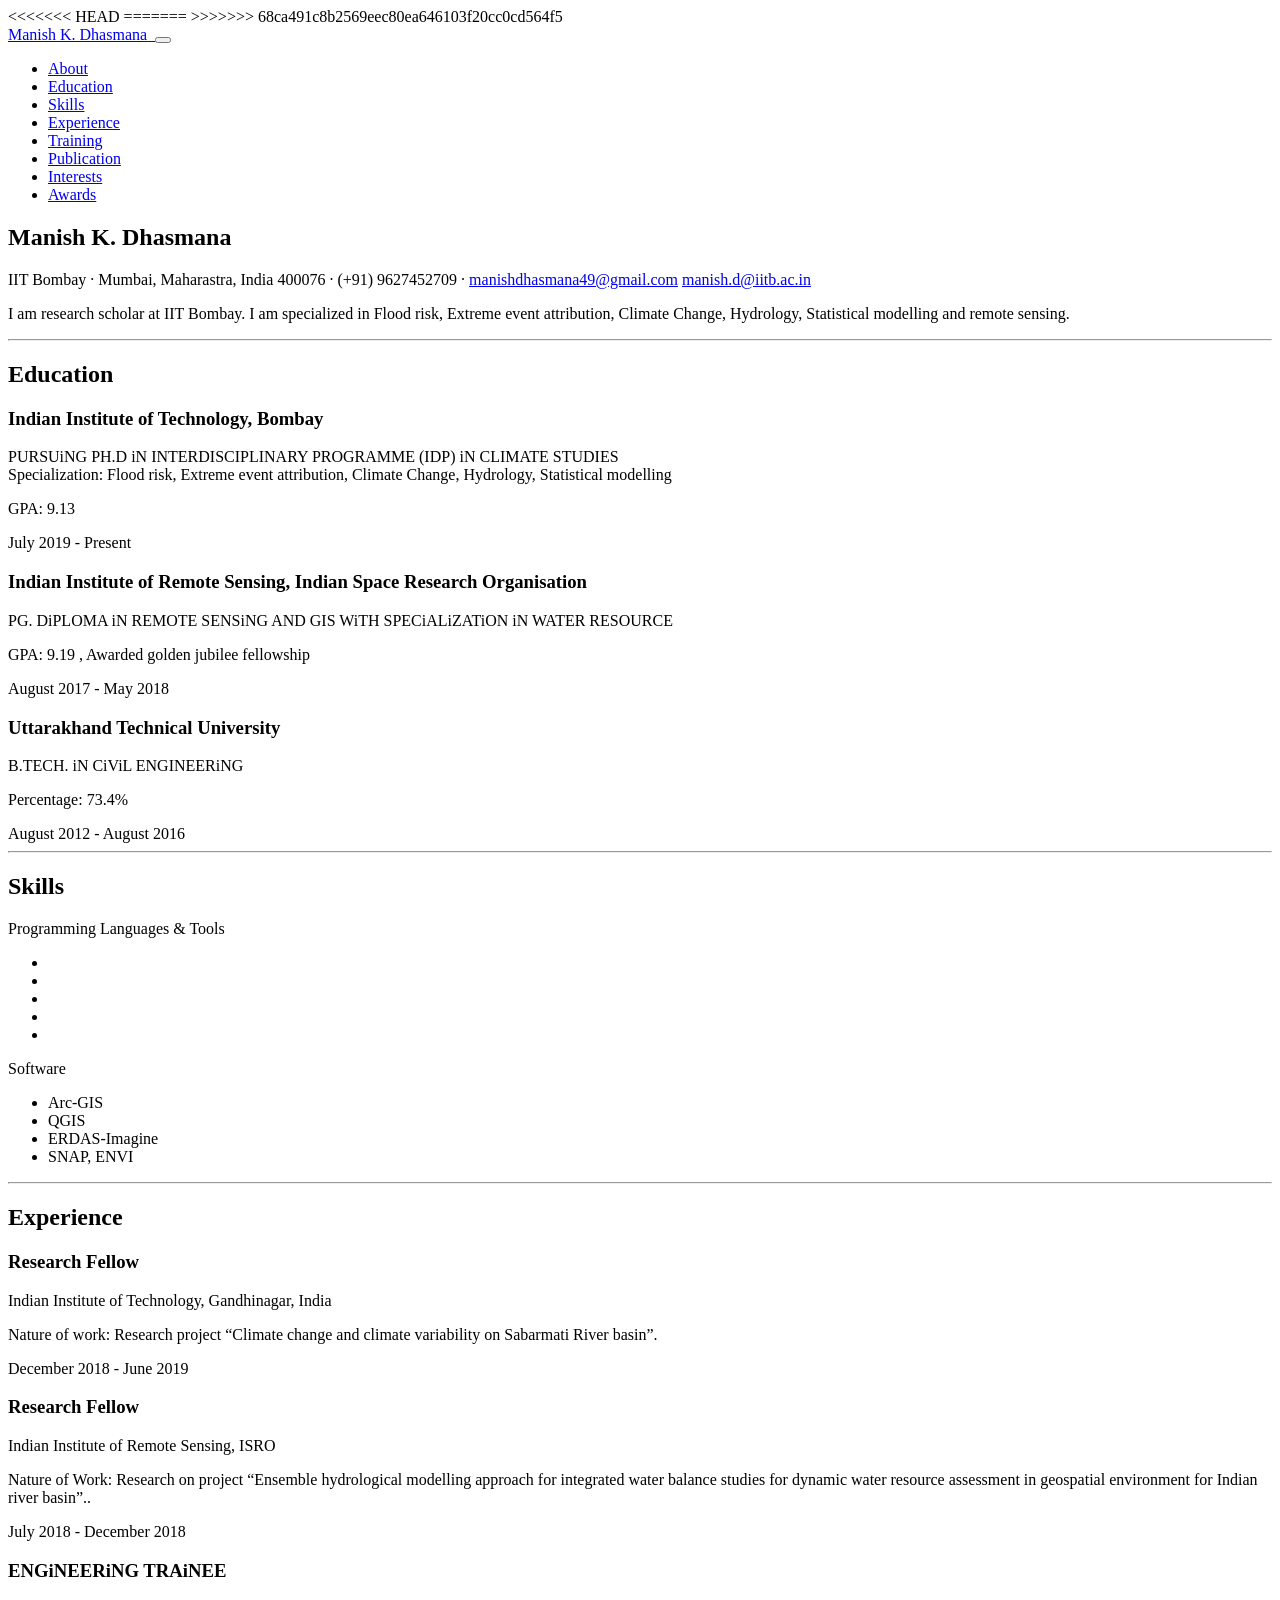
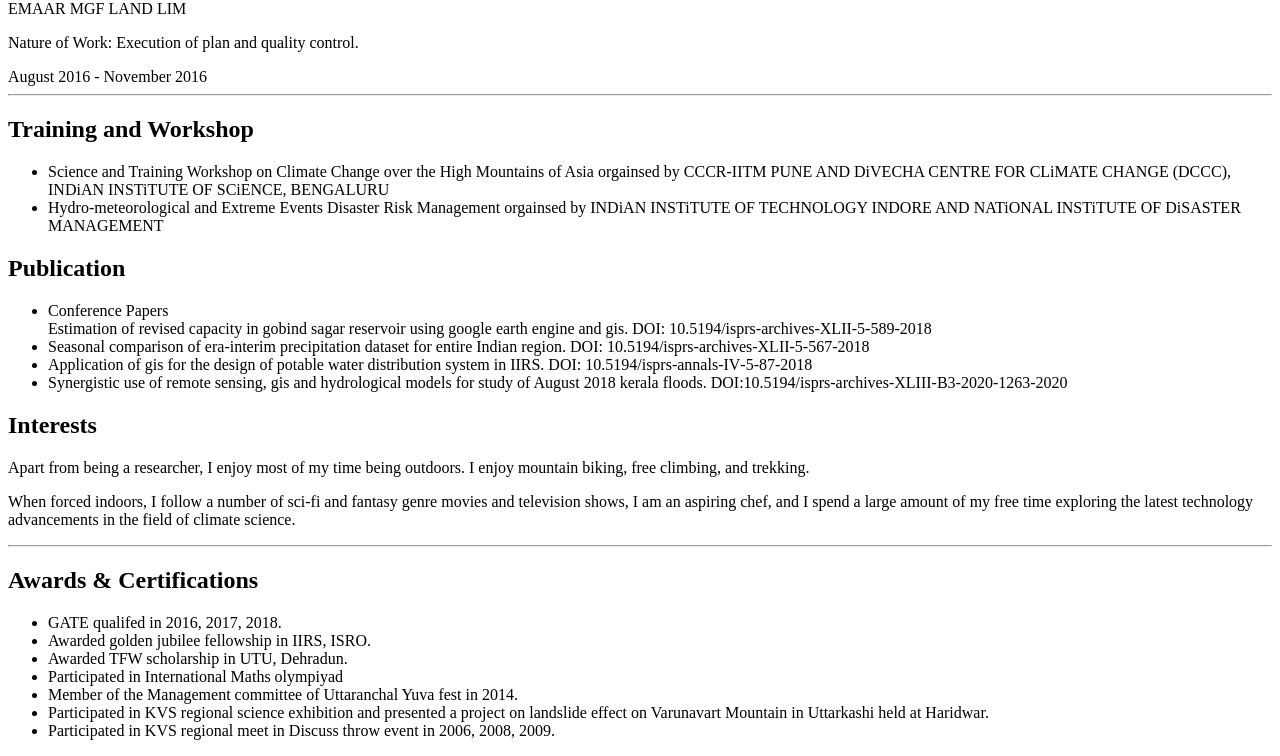
==== index.html @ 1f2159f8 "update on personal page2" ====
<!DOCTYPE html>
<html lang="en">
    <head>
        <meta charset="utf-8" />
        <meta name="viewport" content="width=device-width, initial-scale=1, shrink-to-fit=no" />
        <meta name="description" content="" />
<<<<<<< HEAD
        <meta name="author" content="Manish" />
        <title>Manish_D</title>
=======
        <meta name="author" content="Manish Dhasmana" />
        <title>Personal - Profile Theme</title>
>>>>>>> 68ca491c8b2569eec80ea646103f20cc0cd564f5
        <link rel="icon" type="image/x-icon" href="assets/img/favicon.ico" />
        <!-- Font Awesome icons (free version)-->
        <script src="https://use.fontawesome.com/releases/v5.13.0/js/all.js" crossorigin="anonymous"></script>
        <!-- Google fonts-->
        <link href="https://fonts.googleapis.com/css?family=Saira+Extra+Condensed:500,700" rel="stylesheet" type="text/css" />
        <link href="https://fonts.googleapis.com/css?family=Muli:400,400i,800,800i" rel="stylesheet" type="text/css" />
        <!-- Core theme CSS (includes Bootstrap)-->
        <link href="css/styles.css" rel="stylesheet" />
    </head>
    <body id="page-top">
        <!-- Navigation-->
        <nav class="navbar navbar-expand-lg navbar-dark bg-primary fixed-top" id="sideNav">
            <a class="navbar-brand js-scroll-trigger" href="#page-top">
                <span class="d-block d-lg-none">Manish K. Dhasmana</span>
                <span class="d-none d-lg-block"><img class="img-fluid img-profile rounded-circle mx-auto mb-2" src="assets/img/profile.jpg" alt="" /></span>
            </a>
            <button class="navbar-toggler" type="button" data-toggle="collapse" data-target="#navbarSupportedContent" aria-controls="navbarSupportedContent" aria-expanded="false" aria-label="Toggle navigation"><span class="navbar-toggler-icon"></span></button>
            <div class="collapse navbar-collapse" id="navbarSupportedContent">
                <ul class="navbar-nav">
                    <li class="nav-item"><a class="nav-link js-scroll-trigger" href="#about">About</a></li>
                    <li class="nav-item"><a class="nav-link js-scroll-trigger" href="#education">Education</a></li>
                    <li class="nav-item"><a class="nav-link js-scroll-trigger" href="#skills">Skills</a></li>
                    <li class="nav-item"><a class="nav-link js-scroll-trigger" href="#experience">Experience</a></li>
                    <li class="nav-item"><a class="nav-link js-scroll-trigger" href="#training">Training</a></li>
                    <li class="nav-item"><a class="nav-link js-scroll-trigger" href="#publication">Publication</a></li>
                    <li class="nav-item"><a class="nav-link js-scroll-trigger" href="#interests">Interests</a></li>
                    <li class="nav-item"><a class="nav-link js-scroll-trigger" href="#awards">Awards</a></li>
                </ul>
            </div>
        </nav>
        <!-- Page Content-->
        <div class="container-fluid p-0">
            <!-- About-->
            <section class="resume-section" id="about">
                <div class="resume-section-content">
                    <h1 class="mb-0">
                        Manish K.
                        <span class="text-primary">Dhasmana</span>
                    </h1>
                    <div class="subheading mb-5">
                        IIT Bombay · Mumbai, Maharastra, India 400076 · (+91) 9627452709 ·
                        <a href="mailto:manishdhasmana49@gmail.com">manishdhasmana49@gmail.com</a>
                        <a href="mailto:manish.d@iitb.ac.in">manish.d@iitb.ac.in</a>
                    </div>
                    <p class="lead mb-5">I am research scholar at IIT Bombay. I am specialized in Flood risk, Extreme event attribution, Climate Change, Hydrology, Statistical modelling and remote sensing.</p>
                    <div class="social-icons">
                        <a class="social-icon" href="https://www.linkedin.com/in/https://www.linkedin.com/in/manish-dhasmana-130077103/"><i class="fab fa-linkedin-in"></i></a>
                        <a class="social-icon" href="https://github.com/manishdhasmana49"><i class="fab fa-github"></i></a>
                        <a class="social-icon" href="https://twitter.com/dhasmana_manish"><i class="fab fa-twitter"></i></a>
                        <a class="social-icon" href="https://www.climate.iitb.ac.in/en/student-type/manish-kumar-dhasmana"><i class="fa fa-home" aria-hidden="true"></i></a>
                    </div>
                </div>
            </section>
            <hr class="m-0" />
            <!-- Education-->
            <section class="resume-section" id="education">
                <div class="resume-section-content">
                    <h2 class="mb-5">Education</h2>
                    <div class="d-flex flex-column flex-md-row justify-content-between mb-5">
                        <div class="flex-grow-1">
                            <h3 class="mb-0">Indian Institute of Technology, Bombay</h3>
                            <div class="subheading mb-3">PURSUiNG PH.D iN INTERDISCIPLINARY PROGRAMME (IDP) iN CLIMATE STUDIES</div>
                            <div>Specialization: Flood risk, Extreme event attribution, Climate Change, Hydrology, Statistical modelling</div>
                            <p>GPA: 9.13</p>
                        </div>
                        <div class="flex-shrink-0"><span class="text-primary">July 2019 - Present</span></div>
                    </div>
                    <div class="d-flex flex-column flex-md-row justify-content-between">
                        <div class="flex-grow-1">
                            <h3 class="mb-0">Indian Institute of Remote Sensing, Indian Space Research Organisation</h3>
                            <div class="subheading mb-3">PG. DiPLOMA iN REMOTE SENSiNG AND GIS WiTH SPECiALiZATiON iN WATER RESOURCE</div>
                            <p>GPA: 9.19 , Awarded golden jubilee fellowship</p>
                        </div>
                        <div class="flex-shrink-0"><span class="text-primary">August 2017 - May 2018</span></div>
                    </div>
                    <div class="d-flex flex-column flex-md-row justify-content-between">
                        <div class="flex-grow-1">
                            <h3 class="mb-0">Uttarakhand Technical University</h3>
                            <div class="subheading mb-3">B.TECH. iN CiViL ENGINEERiNG</div>
                            <p>Percentage: 73.4%</p>
                        </div>
                        <div class="flex-shrink-0"><span class="text-primary">August 2012 - August 2016</span></div>
                    </div>
                </div>
            </section>
            <hr class="m-0" />
            <!-- Skills-->
            <section class="resume-section" id="skills">
                <div class="resume-section-content">
                    <h2 class="mb-5">Skills</h2>
                    <div class="subheading mb-3">Programming Languages & Tools</div>
                    <ul class="list-inline dev-icons">
                        <li class="list-inline-item"><i class="fab fa-python"></i></li>
                        <li class="list-inline-item"><i class="fab fa-html5"></i></li>
                        <li class="list-inline-item"><i class="fab fa-linux"></i></li>
                        <li class="list-inline-item"><i class="fab fa-google"></i></li>
                        <li class="list-inline-item"><i class="fab fa-github"></i></li>
                    </ul>
                    <div class="subheading mb-3">Software</div>
                    <ul class="fa-ul mb-0">
                        <li>
                            <span class="fa-li"><i class="fas fa-check"></i></span>
                            Arc-GIS
                        </li>
                        <li>
                            <span class="fa-li"><i class="fas fa-check"></i></span>
                            QGIS
                        </li>
                        <li>
                            <span class="fa-li"><i class="fas fa-check"></i></span>
                            ERDAS-Imagine
                        </li>
                        <li>
                            <span class="fa-li"><i class="fas fa-check"></i></span>
                            SNAP, ENVI
                        </li>
                    </ul>
                </div>
            </section>
            <hr class="m-0" />
            <!-- Experience-->
            <section class="resume-section" id="experience">
                <div class="resume-section-content">
                    <h2 class="mb-5">Experience</h2>
                    <div class="d-flex flex-column flex-md-row justify-content-between mb-5">
                        <div class="flex-grow-1">
                            <h3 class="mb-0">Research Fellow</h3>
                            <div class="subheading mb-3">Indian Institute of Technology, Gandhinagar, India</div>
                            <p>Nature of work: Research project “Climate change and climate variability on Sabarmati River basin”.</p>
                        </div>
                        <div class="flex-shrink-0"><span class="text-primary">December 2018 - June 2019</span></div>
                    </div>
                    <div class="d-flex flex-column flex-md-row justify-content-between mb-5">
                        <div class="flex-grow-1">
                            <h3 class="mb-0">Research Fellow</h3>
                            <div class="subheading mb-3">Indian Institute of Remote Sensing, ISRO</div>
                            <p>Nature of Work: Research on project “Ensemble hydrological modelling approach for integrated water balance studies for dynamic water resource assessment in geospatial environment for Indian river basin”..</p>
                        </div>
                        <div class="flex-shrink-0"><span class="text-primary">July 2018 - December 2018</span></div>
                    </div>
                    <div class="d-flex flex-column flex-md-row justify-content-between">
                        <div class="flex-grow-1">
                            <h3 class="mb-0">ENGiNEERiNG TRAiNEE</h3>
                            <div class="subheading mb-3">EMAAR MGF LAND LIM</div>
                            <p>Nature of Work: Execution of plan and quality control.</p>
                        </div>
                        <div class="flex-shrink-0"><span class="text-primary">August 2016 - November 2016</span></div>
                    </div>
                </div>
            </section>
            <hr class="m-0" />
            <!-- Training and Workshop-->
            <section class="resume-section" id="training">
                <div class="resume-section-content">
                    <h2 class="mb-5">Training and Workshop</h2>
                    <ul class="fa-ul mb-0">
                        <li>
                            <span class="fa-li"><i class="fas fa-check text-warning"></i></span>
                            Science and Training Workshop on Climate Change over the High Mountains of Asia orgainsed by CCCR‐IITM PUNE AND DiVECHA CENTRE FOR CLiMATE CHANGE (DCCC), INDiAN INSTiTUTE OF SCiENCE, BENGALURU
                        </li>
                        <li>
                            <span class="fa-li"><i class="fas fa-check text-warning"></i></span>
                            Hydro‐meteorological and Extreme Events Disaster Risk Management orgainsed by INDiAN INSTiTUTE OF TECHNOLOGY INDORE AND NATiONAL INSTiTUTE OF DiSASTER MANAGEMENT
                        </li>
                        </li>
                    </ul>
                </div>
            </section>
        </div>
            <!-- publication-->
            <section class="resume-section" id="publication">
                <div class="resume-section-content">
                    <h2 class="mb-5">Publication</h2>
                    <ul class="fa-ul mb-0">
                        <li>
                        	<div class="subheading mb-3">Conference Papers</div>
                            <span class="fa-li"><i class="fas fa-check text-warning"></i></span>
                            Estimation of revised capacity in gobind sagar reservoir using google earth engine and gis. DOI: 10.5194/isprs‐archives‐XLII‐5‐589‐2018
                        </li>
                        <li>
                        	
                            <span class="fa-li"><i class="fas fa-check text-warning"></i></span>
                            Seasonal comparison of era‐interim precipitation dataset for entire Indian region. DOI: 10.5194/isprs‐archives‐XLII‐5‐567‐2018
                        </li>
                        <li>
                        	
                            <span class="fa-li"><i class="fas fa-check text-warning"></i></span>
                            Application of gis for the design of potable water distribution system in IIRS. DOI: 10.5194/isprs‐annals‐IV‐5‐87‐2018
                        </li>
                        <li>
                            <span class="fa-li"><i class="fas fa-check text-warning"></i></span>
                            Synergistic use of remote sensing, gis and hydrological models for study of August 2018 kerala floods. DOI:10.5194/isprs‐archives‐XLIII‐B3‐2020‐1263‐2020
                        </li>
                        </li>
                    </ul>
                </div>
            </section>
        </div>
            <!-- Interests-->
            <section class="resume-section" id="interests">
                <div class="resume-section-content">
                    <h2 class="mb-5">Interests</h2>
                    <p>Apart from being a researcher, I enjoy most of my time being outdoors. I enjoy mountain biking, free climbing, and trekking.</p>
                    <p class="mb-0">When forced indoors, I follow a number of sci-fi and fantasy genre movies and television shows, I am an aspiring chef, and I spend a large amount of my free time exploring the latest technology advancements in the field of climate science.</p>
                </div>
            </section>
            <hr class="m-0" />
            <!-- Awards-->
            <section class="resume-section" id="awards">
                <div class="resume-section-content">
                    <h2 class="mb-5">Awards & Certifications</h2>
                    <ul class="fa-ul mb-0">
                        <li>
                            <span class="fa-li"><i class="fas fa-trophy text-warning"></i></span>
                            GATE qualifed in 2016, 2017, 2018.
                        </li>
                        <li>
                            <span class="fa-li"><i class="fas fa-trophy text-warning"></i></span>
                            Awarded golden jubilee fellowship in IIRS, ISRO.
                        </li>
                        <li>
                            <span class="fa-li"><i class="fas fa-trophy text-warning"></i></span>
                            
                            
                            Awarded TFW scholarship in UTU, Dehradun.
                        </li>
                        <li>
                            <span class="fa-li"><i class="fas fa-trophy text-warning"></i></span>
                            
                            Participated in International Maths olympiyad
                        </li>
                        <li>
                            <span class="fa-li"><i class="fas fa-trophy text-warning"></i></span>
                            
                            Member of the Management committee of Uttaranchal Yuva fest in 2014.
                        </li>
                        <li>
                            <span class="fa-li"><i class="fas fa-trophy text-warning"></i></span>
                            
                            Participated in KVS regional science exhibition and presented a project on landslide effect on Varunavart Mountain in Uttarkashi held at Haridwar.
                        </li>
                        <li>
                            <span class="fa-li"><i class="fas fa-trophy text-warning"></i></span>
                            
                            Participated in KVS regional meet in Discuss throw event in 2006, 2008, 2009.
                        </li>
                    </ul>
                </div>
            </section>
        </div>
        <!-- Bootstrap core JS-->
        <script src="https://cdnjs.cloudflare.com/ajax/libs/jquery/3.5.1/jquery.min.js"></script>
        <script src="https://stackpath.bootstrapcdn.com/bootstrap/4.5.0/js/bootstrap.bundle.min.js"></script>
        <!-- Third party plugin JS-->
        <script src="https://cdnjs.cloudflare.com/ajax/libs/jquery-easing/1.4.1/jquery.easing.min.js"></script>
        <!-- Core theme JS-->
        <script src="js/scripts.js"></script>
    </body>
</html>
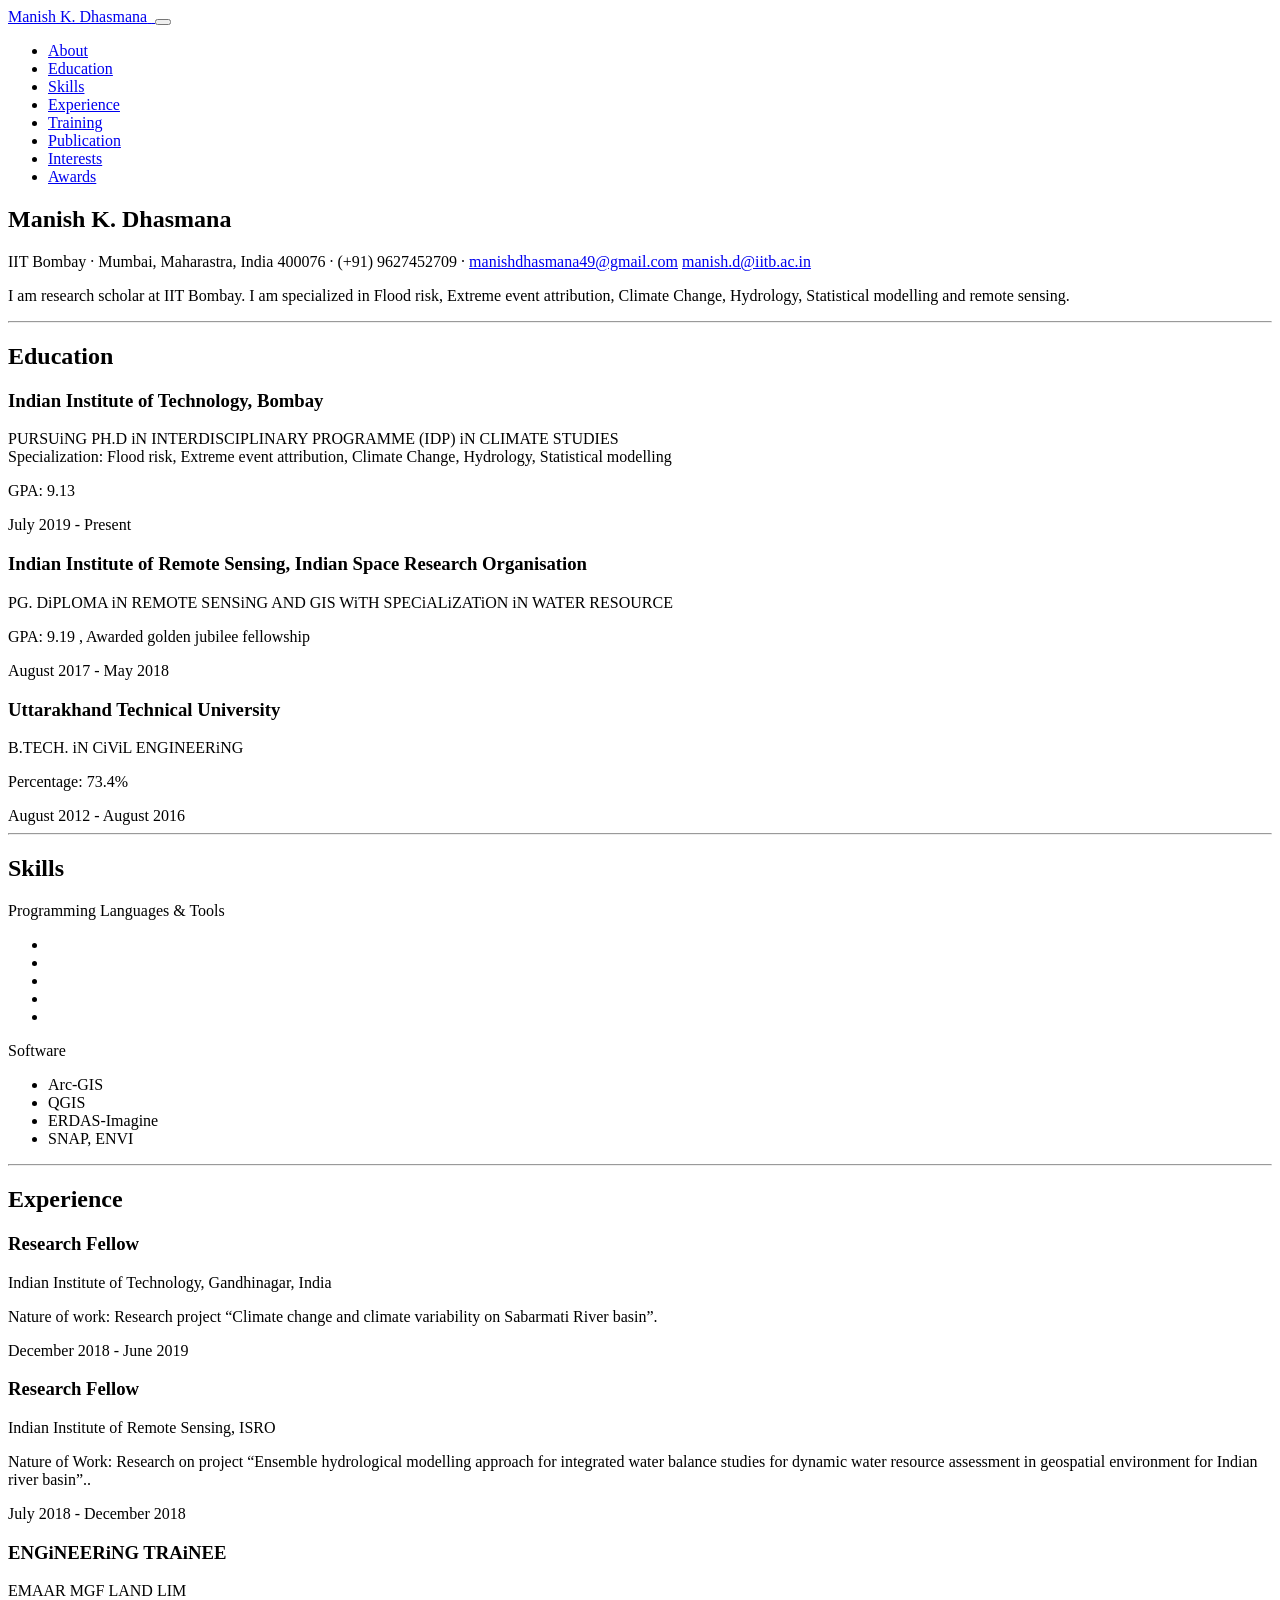
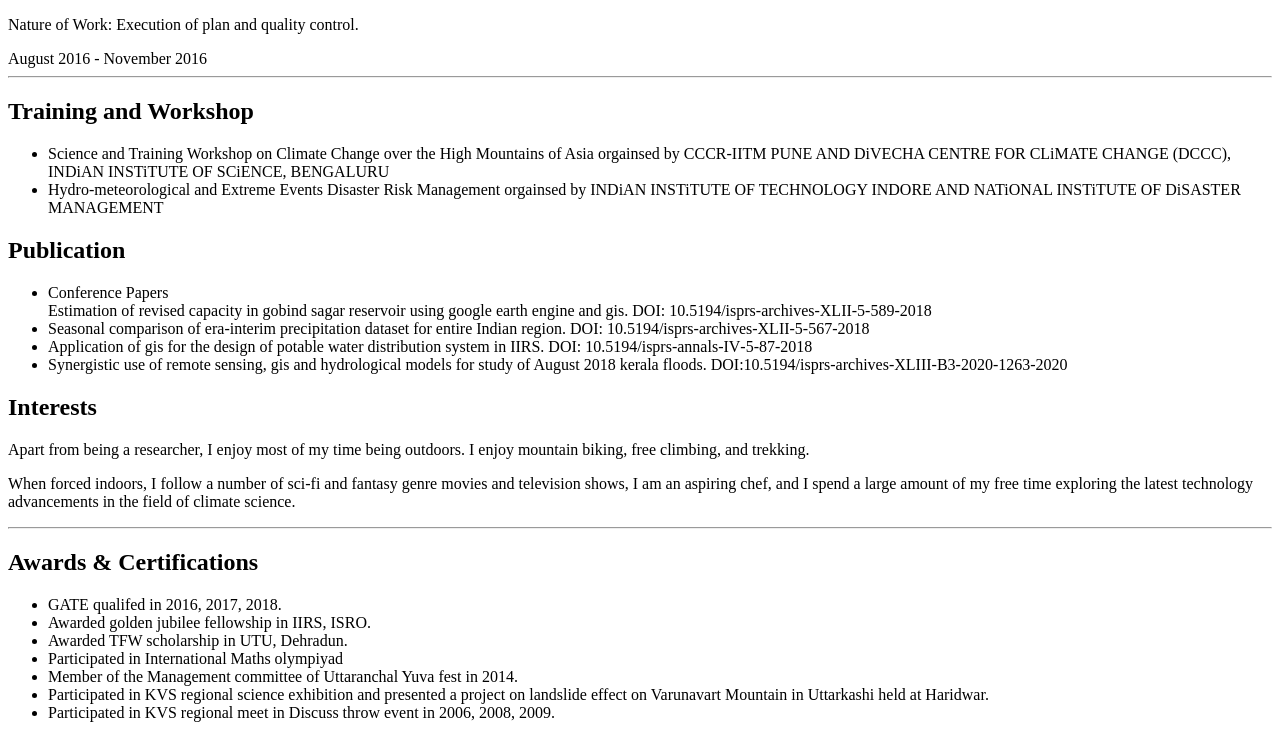
==== commit 49750fff: "update4" ====
--- a/index.html
+++ b/index.html
@@ -4,13 +4,8 @@
         <meta charset="utf-8" />
         <meta name="viewport" content="width=device-width, initial-scale=1, shrink-to-fit=no" />
         <meta name="description" content="" />
-<<<<<<< HEAD
         <meta name="author" content="Manish" />
         <title>Manish_D</title>
-=======
-        <meta name="author" content="Manish Dhasmana" />
-        <title>Personal - Profile Theme</title>
->>>>>>> 68ca491c8b2569eec80ea646103f20cc0cd564f5
         <link rel="icon" type="image/x-icon" href="assets/img/favicon.ico" />
         <!-- Font Awesome icons (free version)-->
         <script src="https://use.fontawesome.com/releases/v5.13.0/js/all.js" crossorigin="anonymous"></script>
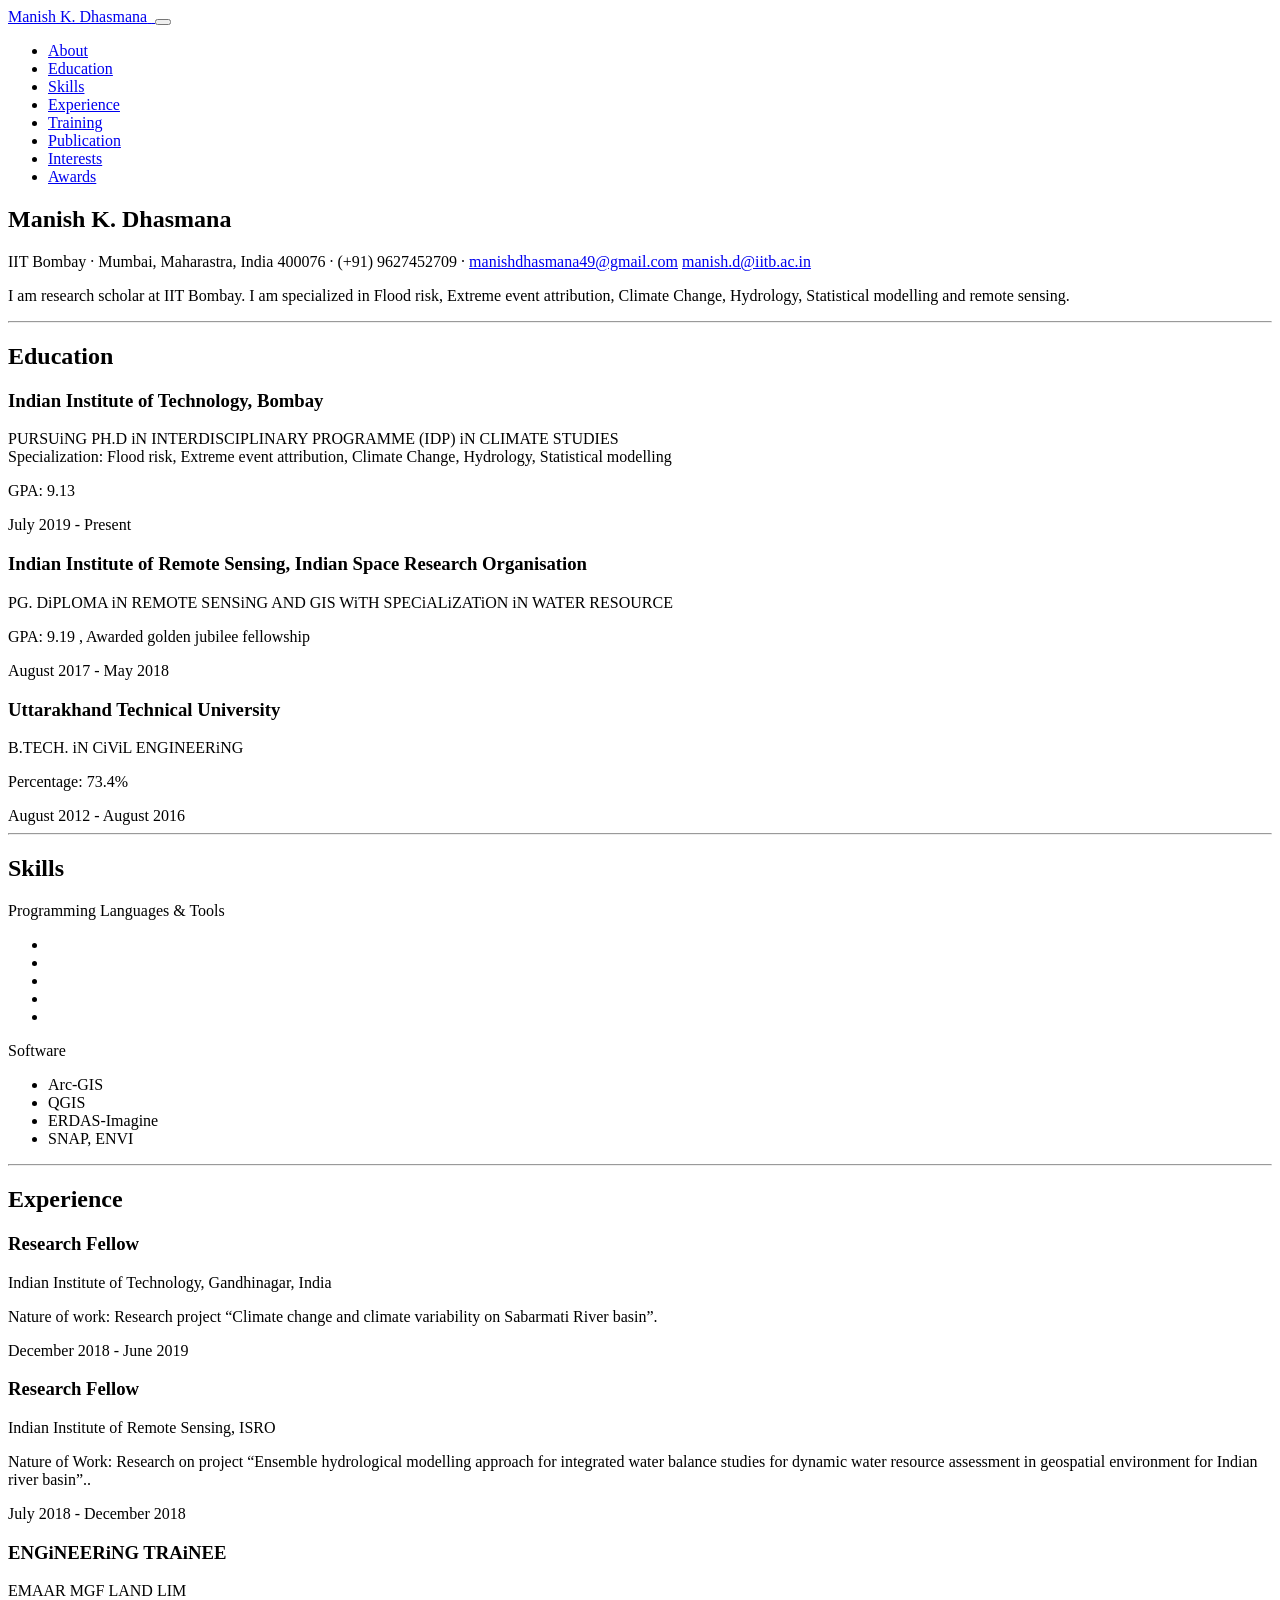
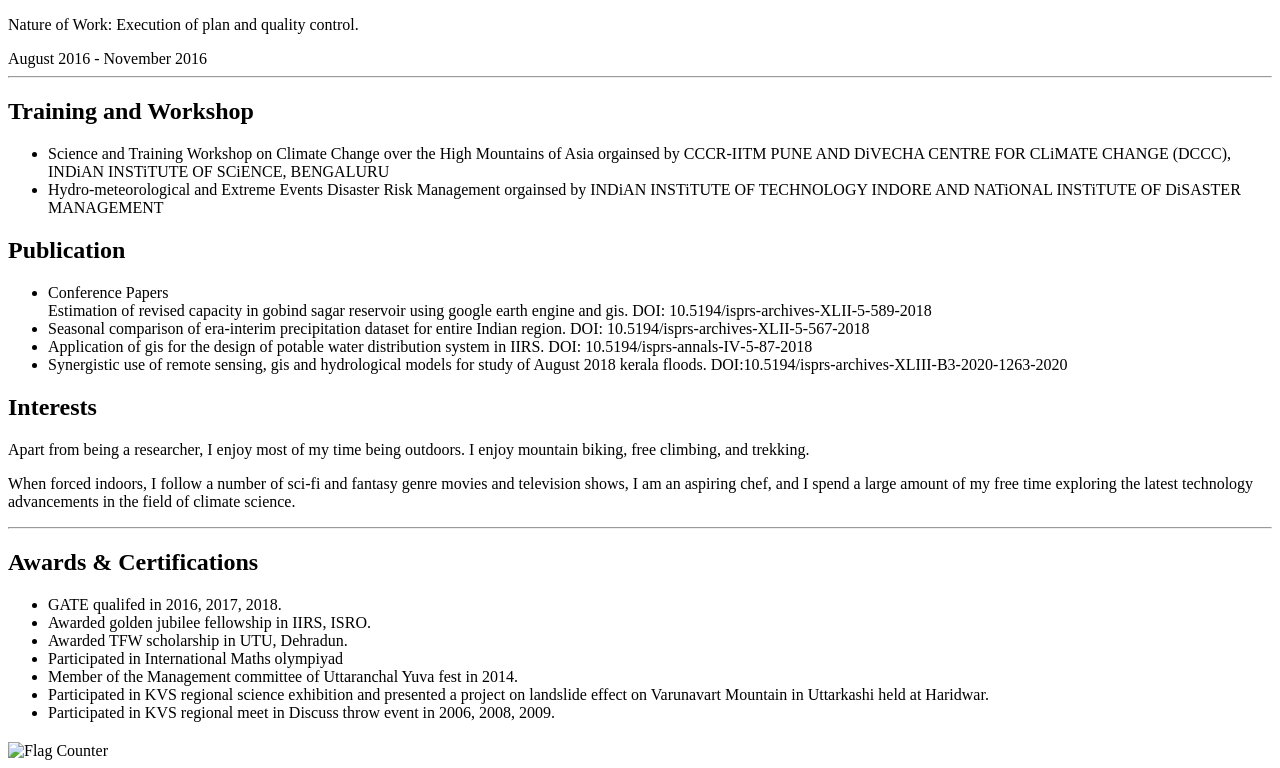
==== commit 060901f4: "add_flag" ====
--- a/index.html
+++ b/index.html
@@ -253,8 +253,22 @@
                             Participated in KVS regional meet in Discuss throw event in 2006, 2008, 2009.
                         </li>
                     </ul>
-                </div>
-            </section>
+            <section class="resume-section" id="">
+                <div class="resume-section-content">
+                    <h2 class="mb-5"></h2>
+                    <div class="d-flex flex-column flex-md-row justify-content-between mb-5">
+                        <div class="flex-grow-1">
+                            <h3 class="mb-0"></h3>
+                            <div class="subheading mb-3"></div>
+                            <p></p>
+                        </div>
+                        <div 	<a href="http://s01.flagcounter.com/more/OKN7"><img src="https://s01.flagcounter.com/count2/OKN7/bg_FFFFFF/txt_000000/border_CCCCCC/columns_2/maxflags_10/viewers_0/labels_1/pageviews_0/flags_0/percent_0/" alt="Flag Counter" border="0"></div>
+                </div>
+            </section>
+
+
+			
+
         </div>
         <!-- Bootstrap core JS-->
         <script src="https://cdnjs.cloudflare.com/ajax/libs/jquery/3.5.1/jquery.min.js"></script>
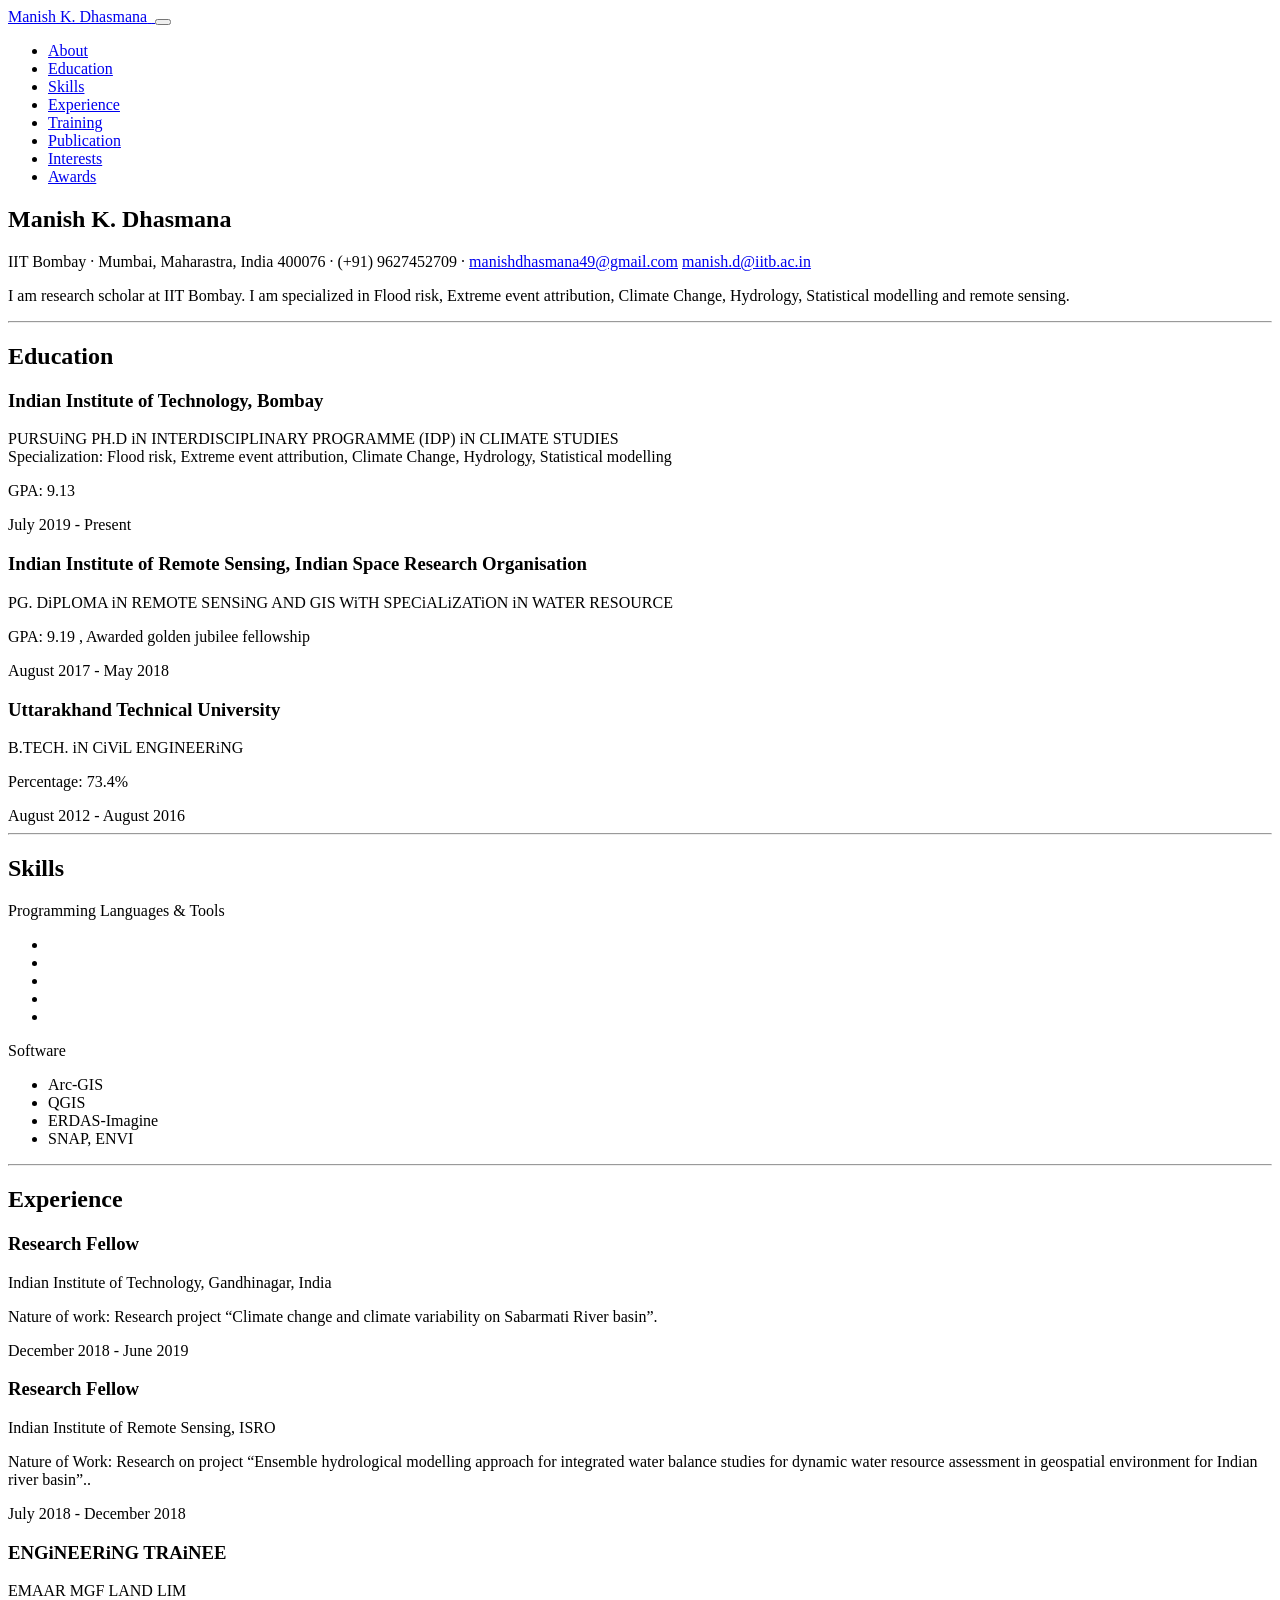
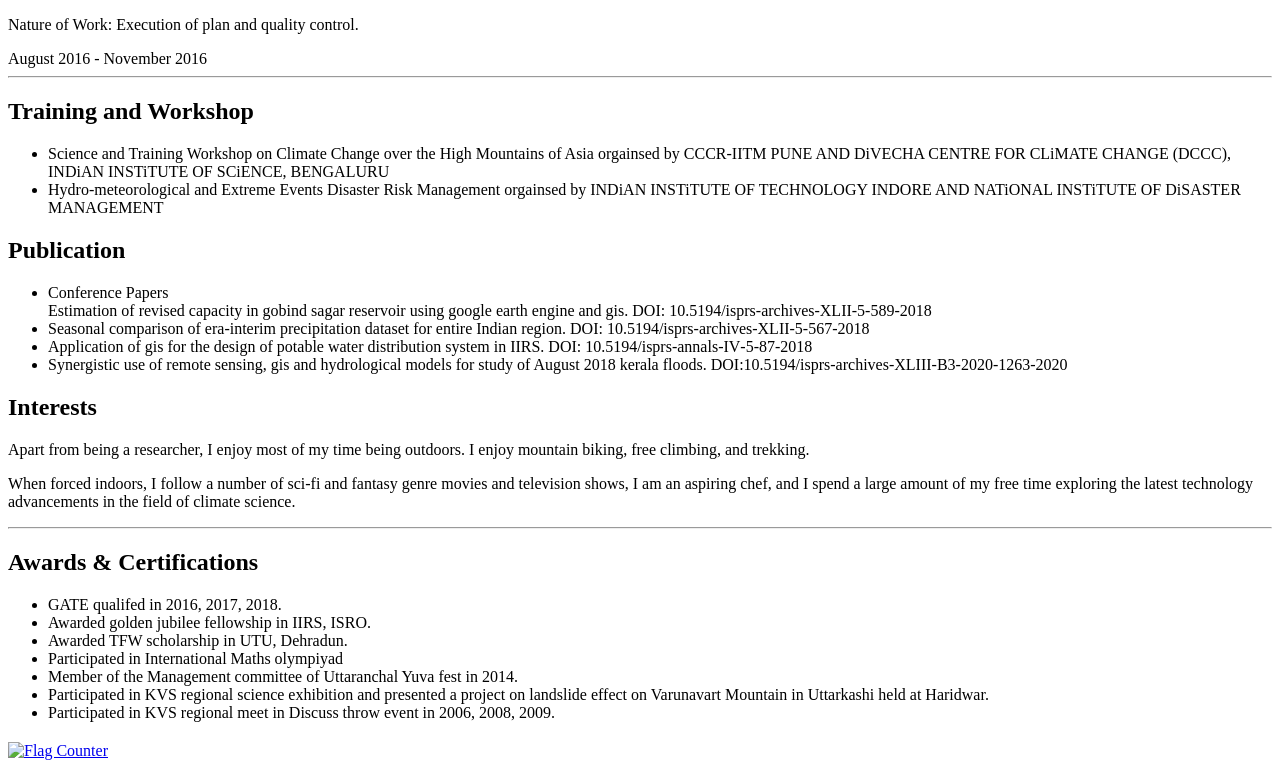
==== commit fe519571: "Update index.html" ====
--- a/index.html
+++ b/index.html
@@ -52,7 +52,7 @@
                     </div>
                     <p class="lead mb-5">I am research scholar at IIT Bombay. I am specialized in Flood risk, Extreme event attribution, Climate Change, Hydrology, Statistical modelling and remote sensing.</p>
                     <div class="social-icons">
-                        <a class="social-icon" href="https://www.linkedin.com/in/https://www.linkedin.com/in/manish-dhasmana-130077103/"><i class="fab fa-linkedin-in"></i></a>
+                        <a class="social-icon" href="https://www.linkedin.com/in/manish-dhasmana/"><i class="fab fa-linkedin-in"></i></a>
                         <a class="social-icon" href="https://github.com/manishdhasmana49"><i class="fab fa-github"></i></a>
                         <a class="social-icon" href="https://twitter.com/dhasmana_manish"><i class="fab fa-twitter"></i></a>
                         <a class="social-icon" href="https://www.climate.iitb.ac.in/en/student-type/manish-kumar-dhasmana"><i class="fa fa-home" aria-hidden="true"></i></a>
@@ -262,7 +262,7 @@
                             <div class="subheading mb-3"></div>
                             <p></p>
                         </div>
-                        <div 	<a href="http://s01.flagcounter.com/more/OKN7"><img src="https://s01.flagcounter.com/count2/OKN7/bg_FFFFFF/txt_000000/border_CCCCCC/columns_2/maxflags_10/viewers_0/labels_1/pageviews_0/flags_0/percent_0/" alt="Flag Counter" border="0"></div>
+                        <a href="http://s01.flagcounter.com/more/OKN7"><img src="https://s01.flagcounter.com/count2/OKN7/bg_FFFFFF/txt_000000/border_CCCCCC/columns_2/maxflags_10/viewers_0/labels_1/pageviews_0/flags_0/percent_0/" alt="Flag Counter" border="0"></div>
                 </div>
             </section>
 
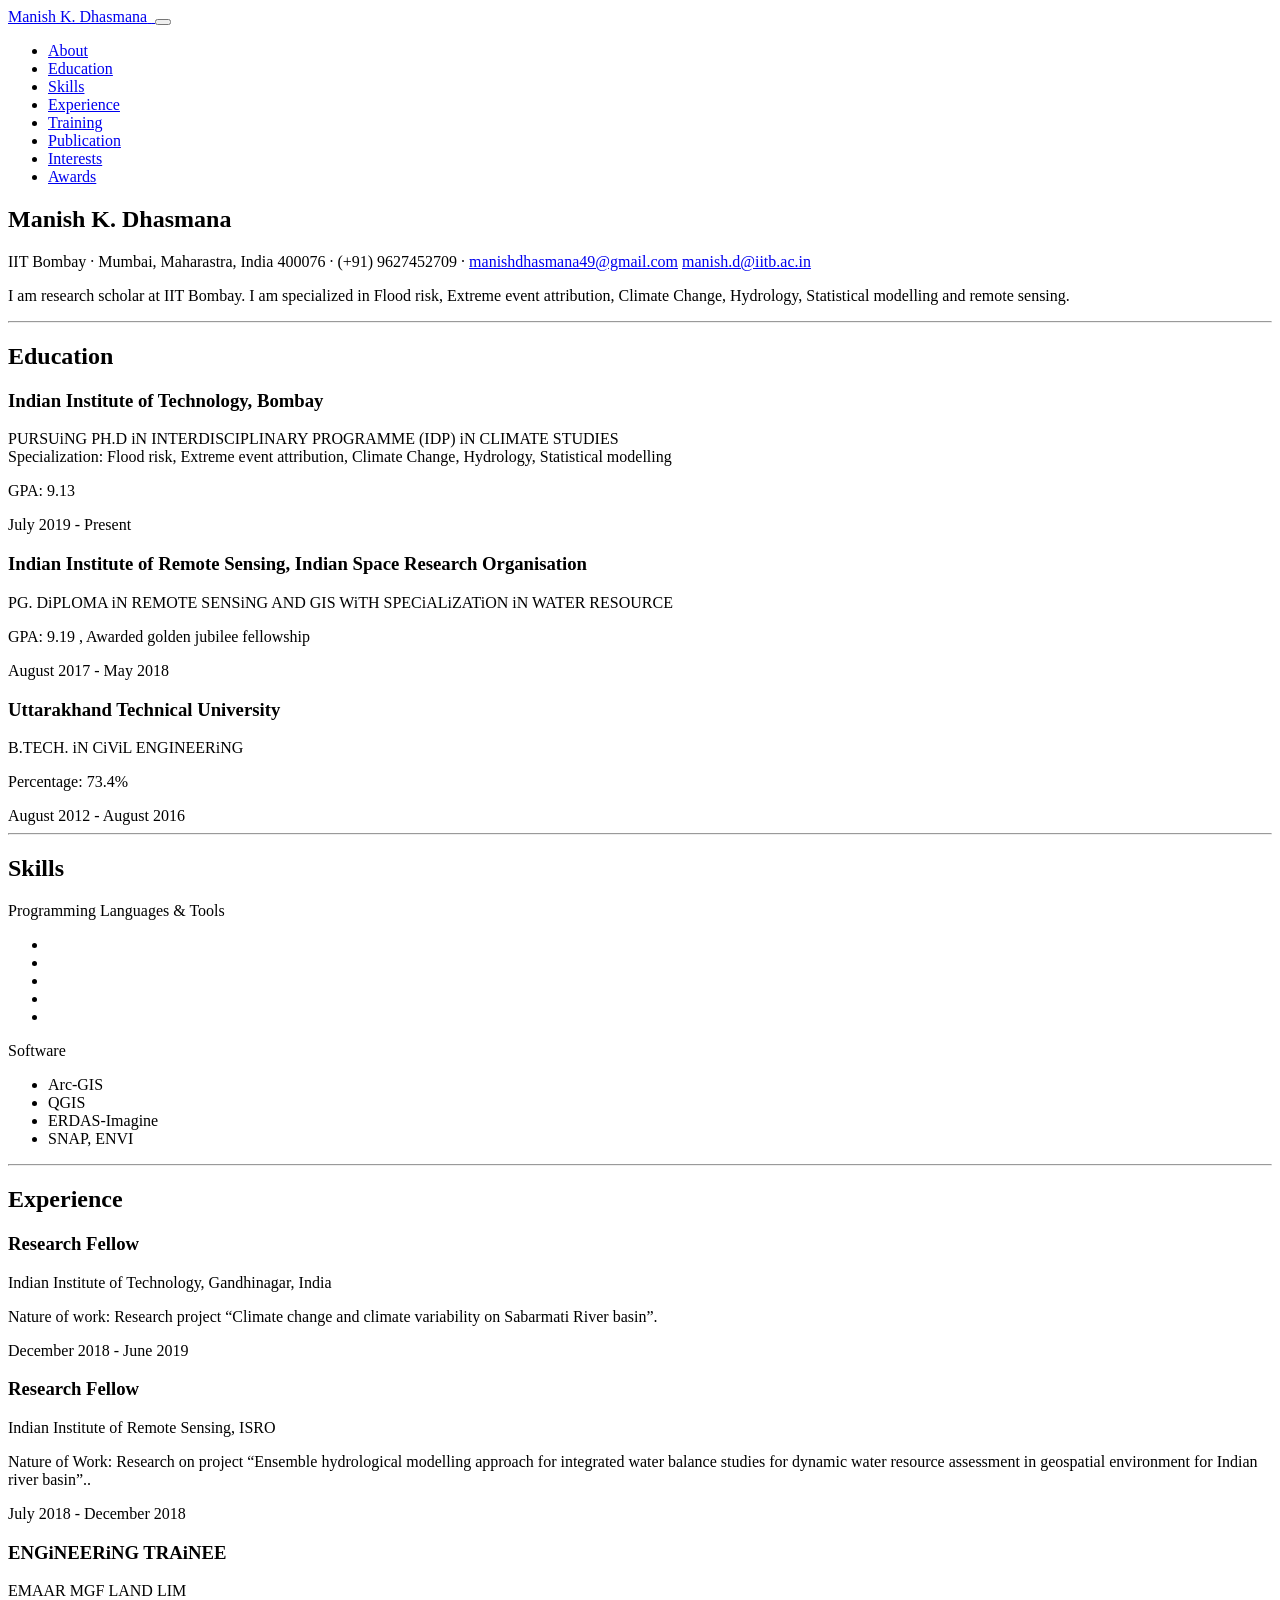
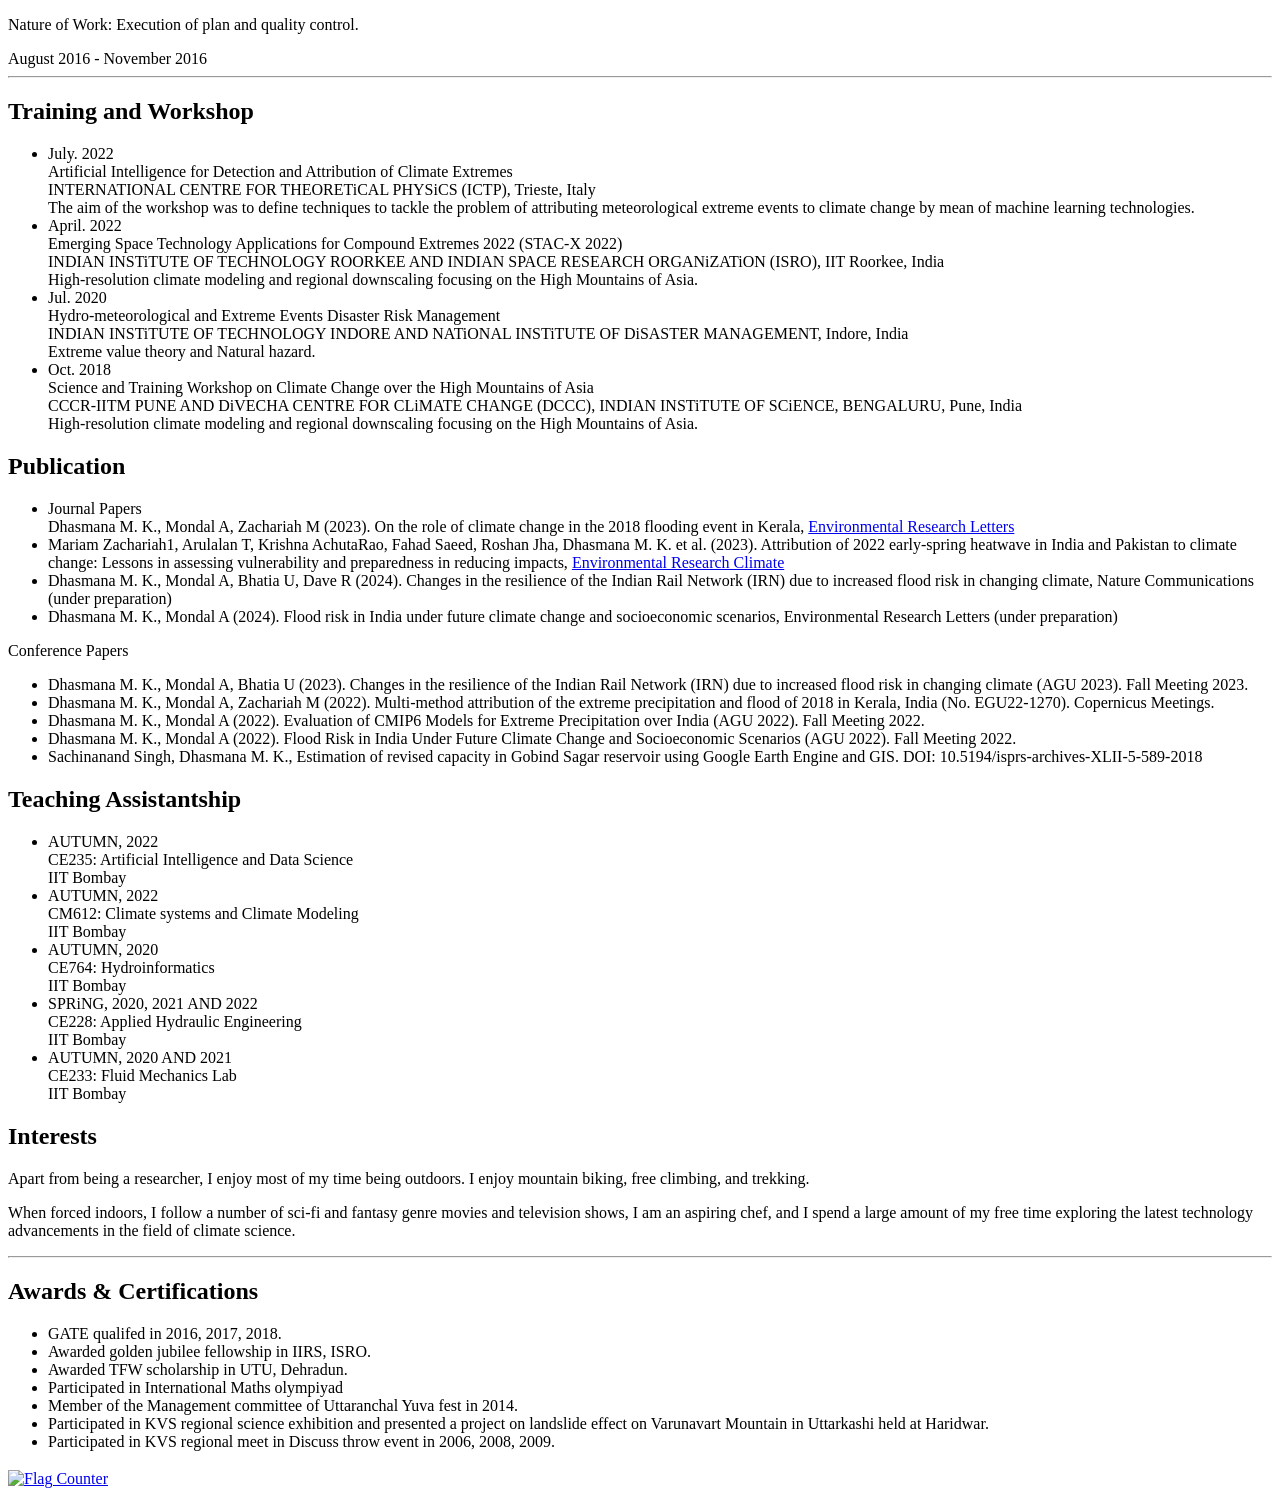
==== commit 7a225177: "commit5_apr" ====
--- a/index.html
+++ b/index.html
@@ -158,52 +158,133 @@
             </section>
             <hr class="m-0" />
             <!-- Training and Workshop-->
-            <section class="resume-section" id="training">
-                <div class="resume-section-content">
-                    <h2 class="mb-5">Training and Workshop</h2>
-                    <ul class="fa-ul mb-0">
-                        <li>
-                            <span class="fa-li"><i class="fas fa-check text-warning"></i></span>
-                            Science and Training Workshop on Climate Change over the High Mountains of Asia orgainsed by CCCR‐IITM PUNE AND DiVECHA CENTRE FOR CLiMATE CHANGE (DCCC), INDiAN INSTiTUTE OF SCiENCE, BENGALURU
-                        </li>
-                        <li>
-                            <span class="fa-li"><i class="fas fa-check text-warning"></i></span>
-                            Hydro‐meteorological and Extreme Events Disaster Risk Management orgainsed by INDiAN INSTiTUTE OF TECHNOLOGY INDORE AND NATiONAL INSTiTUTE OF DiSASTER MANAGEMENT
-                        </li>
-                        </li>
-                    </ul>
-                </div>
-            </section>
-        </div>
-            <!-- publication-->
-            <section class="resume-section" id="publication">
-                <div class="resume-section-content">
-                    <h2 class="mb-5">Publication</h2>
-                    <ul class="fa-ul mb-0">
-                        <li>
-                        	<div class="subheading mb-3">Conference Papers</div>
-                            <span class="fa-li"><i class="fas fa-check text-warning"></i></span>
-                            Estimation of revised capacity in gobind sagar reservoir using google earth engine and gis. DOI: 10.5194/isprs‐archives‐XLII‐5‐589‐2018
-                        </li>
-                        <li>
-                        	
-                            <span class="fa-li"><i class="fas fa-check text-warning"></i></span>
-                            Seasonal comparison of era‐interim precipitation dataset for entire Indian region. DOI: 10.5194/isprs‐archives‐XLII‐5‐567‐2018
-                        </li>
-                        <li>
-                        	
-                            <span class="fa-li"><i class="fas fa-check text-warning"></i></span>
-                            Application of gis for the design of potable water distribution system in IIRS. DOI: 10.5194/isprs‐annals‐IV‐5‐87‐2018
-                        </li>
-                        <li>
-                            <span class="fa-li"><i class="fas fa-check text-warning"></i></span>
-                            Synergistic use of remote sensing, gis and hydrological models for study of August 2018 kerala floods. DOI:10.5194/isprs‐archives‐XLIII‐B3‐2020‐1263‐2020
-                        </li>
-                        </li>
-                    </ul>
-                </div>
-            </section>
-        </div>
+<!-- Training and Workshop Section -->
+<section class="resume-section" id="training">
+    <div class="resume-section-content">
+        <h2 class="mb-5">Training and Workshop</h2>
+        <ul class="fa-ul mb-0">
+            <li>
+                <div class="subheading mb-3">July. 2022</div>
+                <span class="fa-li"><i class="fas fa-check text-warning"></i></span>
+                Artificial Intelligence for Detection and Attribution of Climate Extremes
+                <br> INTERNATIONAL CENTRE FOR THEORETiCAL PHYSiCS (ICTP), Trieste, Italy
+                <br> The aim of the workshop was to define techniques to tackle the problem of attributing meteorological extreme events to climate change by mean of machine learning technologies.
+            </li>
+            <li>
+                <div class="subheading mb-3">April. 2022</div>
+                <span class="fa-li"><i class="fas fa-check text-warning"></i></span>
+                Emerging Space Technology Applications for Compound Extremes 2022 (STAC-X 2022)
+                <br> INDIAN INSTiTUTE OF TECHNOLOGY ROORKEE AND INDIAN SPACE RESEARCH ORGANiZATiON (ISRO), IIT Roorkee, India
+                <br> High-resolution climate modeling and regional downscaling focusing on the High Mountains of Asia.
+            </li>
+            <li>
+                <div class="subheading mb-3">Jul. 2020</div>
+                <span class="fa-li"><i class="fas fa-check text-warning"></i></span>
+                Hydro-meteorological and Extreme Events Disaster Risk Management
+                <br> INDIAN INSTiTUTE OF TECHNOLOGY INDORE AND NATiONAL INSTiTUTE OF DiSASTER MANAGEMENT, Indore, India
+                <br> Extreme value theory and Natural hazard.
+            </li>
+            <li>
+                <div class="subheading mb-3">Oct. 2018</div>
+                <span class="fa-li"><i class="fas fa-check text-warning"></i></span>
+                Science and Training Workshop on Climate Change over the High Mountains of Asia
+                <br> CCCR‑IITM PUNE AND DiVECHA CENTRE FOR CLiMATE CHANGE (DCCC), INDIAN INSTiTUTE OF SCiENCE, BENGALURU, Pune, India
+                <br> High-resolution climate modeling and regional downscaling focusing on the High Mountains of Asia.
+            </li>
+        </ul>
+    </div>
+</section>
+
+<!-- Publication Section -->
+<section class="resume-section" id="publication">
+    <div class="resume-section-content">
+        <h2 class="mb-5">Publication</h2>
+        <ul class="fa-ul mb-0">
+            <li>
+          <div class="subheading mb-3">Journal Papers</div>
+                <span class="fa-li"><i class="fas fa-check text-warning"></i></span>
+                Dhasmana M. K., Mondal A, Zachariah M (2023). On the role of climate change in the 2018 flooding event in Kerala,
+                <a href="https://iopscience.iop.org/article/10.1088/1748-9326/ace6c0/meta" target="_blank">Environmental Research Letters</a>
+            </li>
+            <li>
+                <span class="fa-li"><i class="fas fa-check text-warning"></i></span>
+                Mariam Zachariah1, Arulalan T, Krishna AchutaRao, Fahad Saeed, Roshan Jha, Dhasmana M. K. et al. (2023). Attribution of 2022 early-spring heatwave in India and Pakistan to climate change: Lessons in assessing vulnerability and preparedness in reducing impacts,
+                <a href="https://iopscience.iop.org/article/10.1088/2752-5295/acf4b6" target="_blank">Environmental Research Climate</a>
+            </li>
+            <li>
+                <span class="fa-li"><i class="fas fa-check text-warning"></i></span>
+                Dhasmana M. K., Mondal A, Bhatia U, Dave R (2024). Changes in the resilience of the Indian Rail Network (IRN) due to increased flood risk in changing climate, Nature Communications (under preparation)
+            </li>
+            <li>
+                <span class="fa-li"><i class="fas fa-check text-warning"></i></span>
+                Dhasmana M. K., Mondal A (2024). Flood risk in India under future climate change and socioeconomic scenarios, Environmental Research Letters (under preparation)
+            </li>
+        </ul>
+        <div class="subheading mb-3">Conference Papers</div>
+        <ul class="fa-ul mb-0">
+            <li>
+                <span class="fa-li"><i class="fas fa-check text-warning"></i></span>
+                Dhasmana M. K., Mondal A, Bhatia U (2023). Changes in the resilience of the Indian Rail Network (IRN) due to increased flood risk in changing climate (AGU 2023). Fall Meeting 2023.
+            </li>
+            <li>
+                <span class="fa-li"><i class="fas fa-check text-warning"></i></span>
+                Dhasmana M. K., Mondal A, Zachariah M (2022). Multi-method attribution of the extreme precipitation and flood of 2018 in Kerala, India (No. EGU22-1270). Copernicus Meetings.
+            </li>
+            <li>
+                <span class="fa-li"><i class="fas fa-check text-warning"></i></span>
+                Dhasmana M. K., Mondal A (2022). Evaluation of CMIP6 Models for Extreme Precipitation over India (AGU 2022). Fall Meeting 2022.
+            </li>
+            <li>
+                <span class="fa-li"><i class="fas fa-check text-warning"></i></span>
+                Dhasmana M. K., Mondal A (2022). Flood Risk in India Under Future Climate Change and Socioeconomic Scenarios (AGU 2022). Fall Meeting 2022.
+            </li>
+            <li>
+                <span class="fa-li"><i class="fas fa-check text-warning"></i></span>
+                Sachinanand Singh, Dhasmana M. K., Estimation of revised capacity in Gobind Sagar reservoir using Google Earth Engine and GIS. DOI: 10.5194/isprs-archives-XLII-5-589-2018
+            </li>
+        </ul>
+    </div>
+</section>
+
+<!-- Teaching Assistantship Section -->
+<section class="resume-section" id="teaching">
+    <div class="resume-section-content">
+        <h2 class="mb-5">Teaching Assistantship</h2>
+        <ul class="fa-ul mb-0">
+            <li>
+                <div class="subheading mb-3">AUTUMN, 2022</div>
+                <span class="fa-li"><i class="fas fa-check text-warning"></i></span>
+                CE235: Artificial Intelligence and Data Science
+                <br> IIT Bombay
+            </li>
+            <li>
+                <div class="subheading mb-3">AUTUMN, 2022</div>
+                <span class="fa-li"><i class="fas fa-check text-warning"></i></span>
+                CM612: Climate systems and Climate Modeling
+                <br> IIT Bombay
+            </li>
+            <li>
+                <div class="subheading mb-3">AUTUMN, 2020</div>
+                <span class="fa-li"><i class="fas fa-check text-warning"></i></span>
+                CE764: Hydroinformatics
+                <br> IIT Bombay
+            </li>
+            <li>
+                <div class="subheading mb-3">SPRiNG, 2020, 2021 AND 2022</div>
+                <span class="fa-li"><i class="fas fa-check text-warning"></i></span>
+                CE228: Applied Hydraulic Engineering
+                <br> IIT Bombay
+            </li>
+            <li>
+                <div class="subheading mb-3">AUTUMN, 2020 AND 2021</div>
+                <span class="fa-li"><i class="fas fa-check text-warning"></i></span>
+                CE233: Fluid Mechanics Lab
+                <br> IIT Bombay
+            </li>
+        </ul>
+    </div>
+</section>
+
             <!-- Interests-->
             <section class="resume-section" id="interests">
                 <div class="resume-section-content">
@@ -278,4 +359,4 @@
         <!-- Core theme JS-->
         <script src="js/scripts.js"></script>
     </body>
-</html>
+</html>
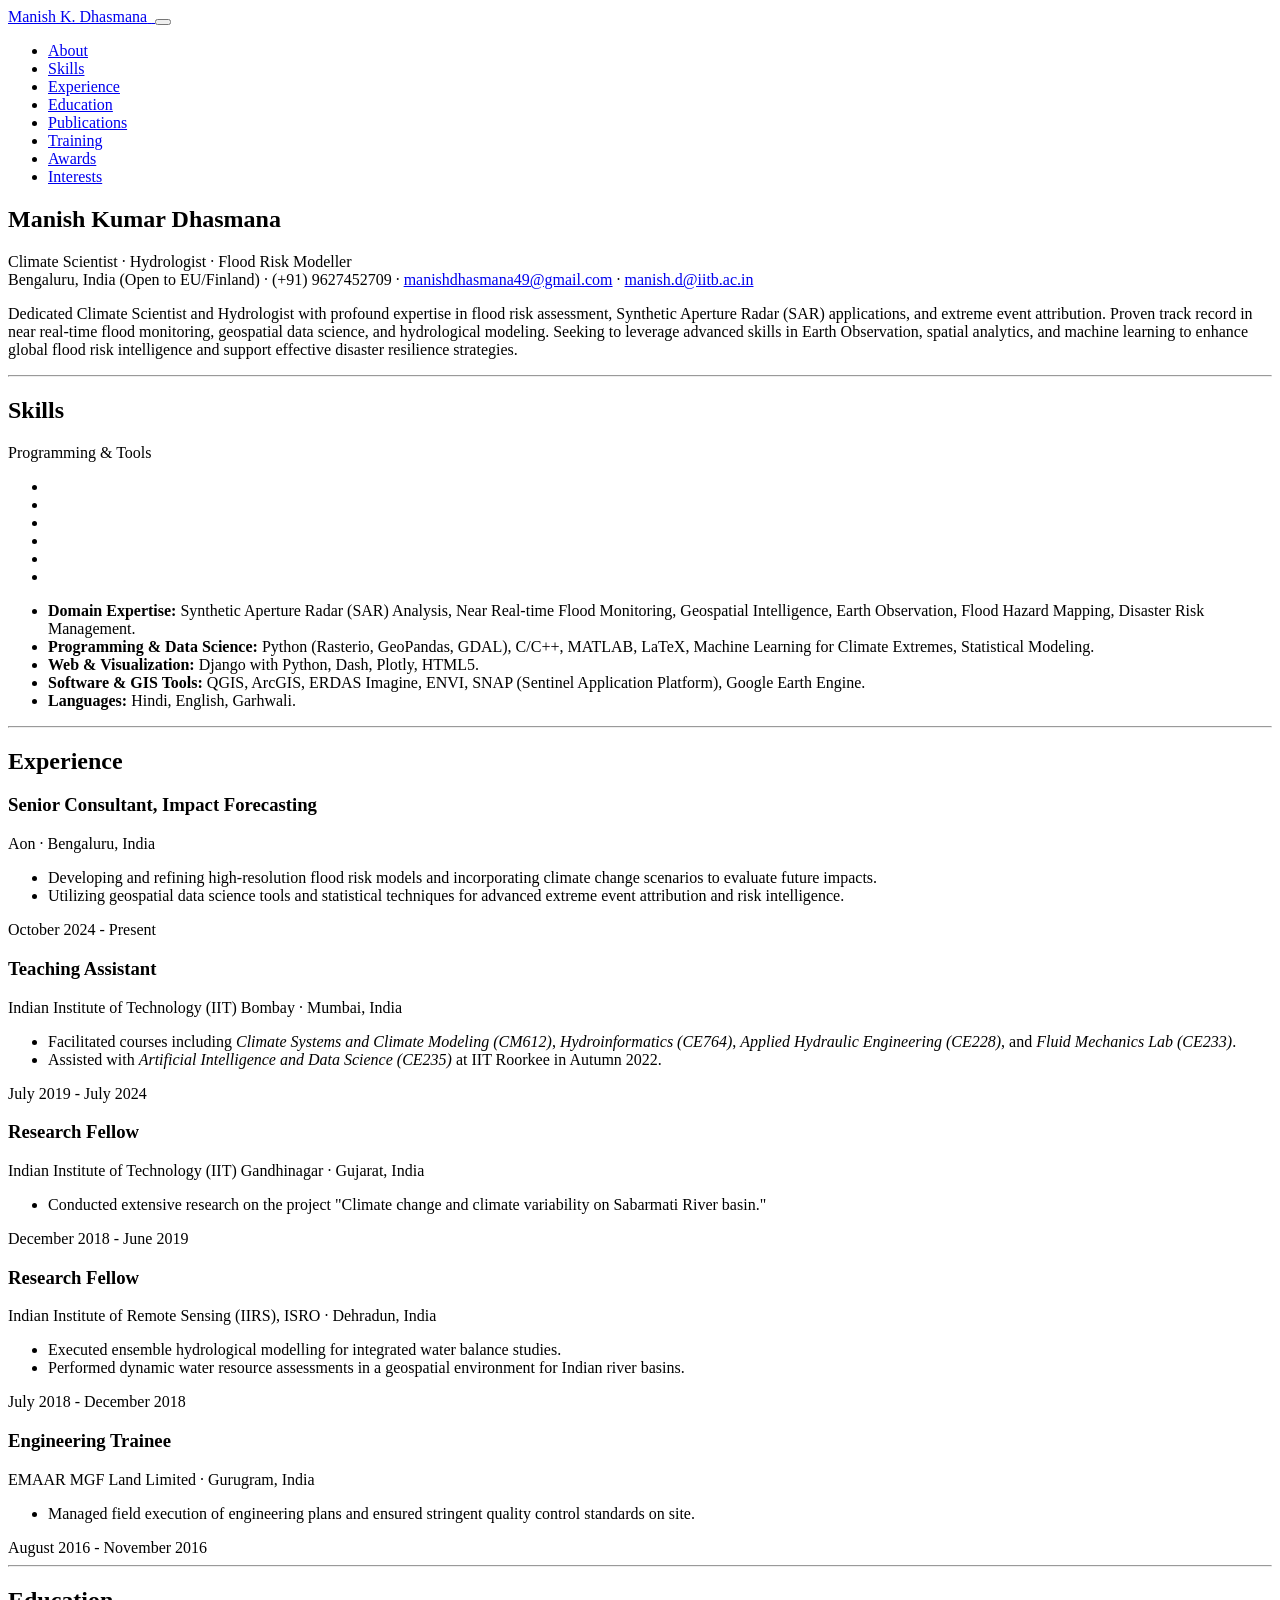
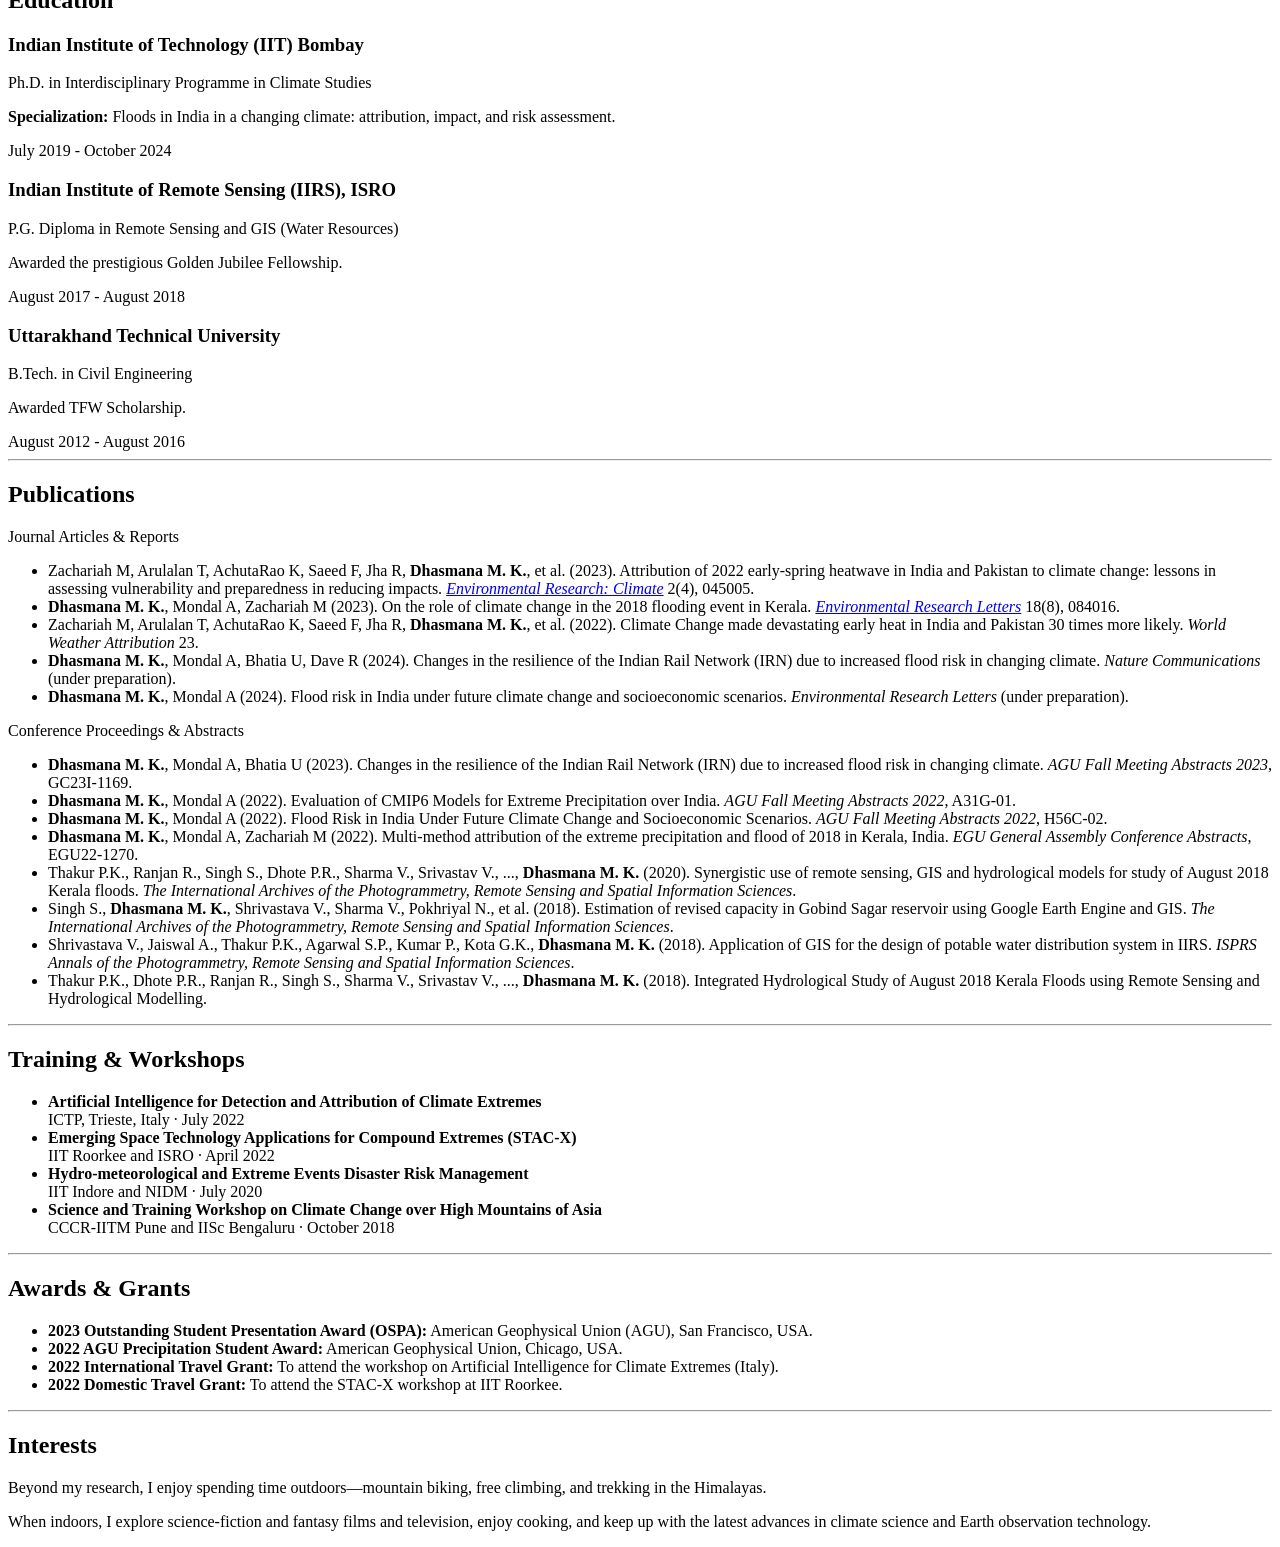
==== commit 160f4d5f: "Update webpage" ====
--- a/index.html
+++ b/index.html
@@ -3,9 +3,9 @@
     <head>
         <meta charset="utf-8" />
         <meta name="viewport" content="width=device-width, initial-scale=1, shrink-to-fit=no" />
-        <meta name="description" content="" />
-        <meta name="author" content="Manish" />
-        <title>Manish_D</title>
+        <meta name="description" content="Manish Kumar Dhasmana - Climate Scientist and Hydrologist specializing in flood risk assessment, SAR applications, and extreme event attribution." />
+        <meta name="author" content="Manish Kumar Dhasmana" />
+        <title>Manish Kumar Dhasmana | Climate Scientist &amp; Hydrologist</title>
         <link rel="icon" type="image/x-icon" href="assets/img/favicon.ico" />
         <!-- Font Awesome icons (free version)-->
         <script src="https://use.fontawesome.com/releases/v5.13.0/js/all.js" crossorigin="anonymous"></script>
@@ -26,13 +26,13 @@
             <div class="collapse navbar-collapse" id="navbarSupportedContent">
                 <ul class="navbar-nav">
                     <li class="nav-item"><a class="nav-link js-scroll-trigger" href="#about">About</a></li>
-                    <li class="nav-item"><a class="nav-link js-scroll-trigger" href="#education">Education</a></li>
                     <li class="nav-item"><a class="nav-link js-scroll-trigger" href="#skills">Skills</a></li>
                     <li class="nav-item"><a class="nav-link js-scroll-trigger" href="#experience">Experience</a></li>
+                    <li class="nav-item"><a class="nav-link js-scroll-trigger" href="#education">Education</a></li>
+                    <li class="nav-item"><a class="nav-link js-scroll-trigger" href="#publication">Publications</a></li>
                     <li class="nav-item"><a class="nav-link js-scroll-trigger" href="#training">Training</a></li>
-                    <li class="nav-item"><a class="nav-link js-scroll-trigger" href="#publication">Publication</a></li>
+                    <li class="nav-item"><a class="nav-link js-scroll-trigger" href="#awards">Awards</a></li>
                     <li class="nav-item"><a class="nav-link js-scroll-trigger" href="#interests">Interests</a></li>
-                    <li class="nav-item"><a class="nav-link js-scroll-trigger" href="#awards">Awards</a></li>
                 </ul>
             </div>
         </nav>
@@ -42,52 +42,21 @@
             <section class="resume-section" id="about">
                 <div class="resume-section-content">
                     <h1 class="mb-0">
-                        Manish K.
+                        Manish Kumar
                         <span class="text-primary">Dhasmana</span>
                     </h1>
-                    <div class="subheading mb-5">
-                        IIT Bombay · Mumbai, Maharastra, India 400076 · (+91) 9627452709 ·
-                        <a href="mailto:manishdhasmana49@gmail.com">manishdhasmana49@gmail.com</a>
+                    <div class="subheading mb-3">Climate Scientist &middot; Hydrologist &middot; Flood Risk Modeller</div>
+                    <div class="subheading mb-3">
+                        Bengaluru, India (Open to EU/Finland) &middot; (+91) 9627452709 &middot;
+                        <a href="mailto:manishdhasmana49@gmail.com">manishdhasmana49@gmail.com</a> &middot;
                         <a href="mailto:manish.d@iitb.ac.in">manish.d@iitb.ac.in</a>
                     </div>
-                    <p class="lead mb-5">I am research scholar at IIT Bombay. I am specialized in Flood risk, Extreme event attribution, Climate Change, Hydrology, Statistical modelling and remote sensing.</p>
+                    <p class="lead mb-5">Dedicated Climate Scientist and Hydrologist with profound expertise in flood risk assessment, Synthetic Aperture Radar (SAR) applications, and extreme event attribution. Proven track record in near real-time flood monitoring, geospatial data science, and hydrological modeling. Seeking to leverage advanced skills in Earth Observation, spatial analytics, and machine learning to enhance global flood risk intelligence and support effective disaster resilience strategies.</p>
                     <div class="social-icons">
-                        <a class="social-icon" href="https://www.linkedin.com/in/manish-dhasmana/"><i class="fab fa-linkedin-in"></i></a>
-                        <a class="social-icon" href="https://github.com/manishdhasmana49"><i class="fab fa-github"></i></a>
-                        <a class="social-icon" href="https://twitter.com/dhasmana_manish"><i class="fab fa-twitter"></i></a>
-                        <a class="social-icon" href="https://www.climate.iitb.ac.in/en/student-type/manish-kumar-dhasmana"><i class="fa fa-home" aria-hidden="true"></i></a>
-                    </div>
-                </div>
-            </section>
-            <hr class="m-0" />
-            <!-- Education-->
-            <section class="resume-section" id="education">
-                <div class="resume-section-content">
-                    <h2 class="mb-5">Education</h2>
-                    <div class="d-flex flex-column flex-md-row justify-content-between mb-5">
-                        <div class="flex-grow-1">
-                            <h3 class="mb-0">Indian Institute of Technology, Bombay</h3>
-                            <div class="subheading mb-3">PURSUiNG PH.D iN INTERDISCIPLINARY PROGRAMME (IDP) iN CLIMATE STUDIES</div>
-                            <div>Specialization: Flood risk, Extreme event attribution, Climate Change, Hydrology, Statistical modelling</div>
-                            <p>GPA: 9.13</p>
-                        </div>
-                        <div class="flex-shrink-0"><span class="text-primary">July 2019 - Present</span></div>
-                    </div>
-                    <div class="d-flex flex-column flex-md-row justify-content-between">
-                        <div class="flex-grow-1">
-                            <h3 class="mb-0">Indian Institute of Remote Sensing, Indian Space Research Organisation</h3>
-                            <div class="subheading mb-3">PG. DiPLOMA iN REMOTE SENSiNG AND GIS WiTH SPECiALiZATiON iN WATER RESOURCE</div>
-                            <p>GPA: 9.19 , Awarded golden jubilee fellowship</p>
-                        </div>
-                        <div class="flex-shrink-0"><span class="text-primary">August 2017 - May 2018</span></div>
-                    </div>
-                    <div class="d-flex flex-column flex-md-row justify-content-between">
-                        <div class="flex-grow-1">
-                            <h3 class="mb-0">Uttarakhand Technical University</h3>
-                            <div class="subheading mb-3">B.TECH. iN CiViL ENGINEERiNG</div>
-                            <p>Percentage: 73.4%</p>
-                        </div>
-                        <div class="flex-shrink-0"><span class="text-primary">August 2012 - August 2016</span></div>
+                        <a class="social-icon" href="https://www.linkedin.com/in/manish-dhasmana-130077103/" target="_blank" rel="noopener" title="LinkedIn"><i class="fab fa-linkedin-in"></i></a>
+                        <a class="social-icon" href="https://scholar.google.com/citations?user=09nJE4IAAAAJ&hl=en" target="_blank" rel="noopener" title="Google Scholar"><i class="fas fa-graduation-cap"></i></a>
+                        <a class="social-icon" href="https://manishdhasmana49.github.io/manishdhasmana49" target="_blank" rel="noopener" title="Website"><i class="fa fa-home" aria-hidden="true"></i></a>
+                        <a class="social-icon" href="https://github.com/manishdhasmana49" target="_blank" rel="noopener" title="GitHub"><i class="fab fa-github"></i></a>
                     </div>
                 </div>
             </section>
@@ -96,31 +65,35 @@
             <section class="resume-section" id="skills">
                 <div class="resume-section-content">
                     <h2 class="mb-5">Skills</h2>
-                    <div class="subheading mb-3">Programming Languages & Tools</div>
+                    <div class="subheading mb-3">Programming &amp; Tools</div>
                     <ul class="list-inline dev-icons">
                         <li class="list-inline-item"><i class="fab fa-python"></i></li>
+                        <li class="list-inline-item"><i class="fas fa-code"></i></li>
                         <li class="list-inline-item"><i class="fab fa-html5"></i></li>
                         <li class="list-inline-item"><i class="fab fa-linux"></i></li>
                         <li class="list-inline-item"><i class="fab fa-google"></i></li>
                         <li class="list-inline-item"><i class="fab fa-github"></i></li>
                     </ul>
-                    <div class="subheading mb-3">Software</div>
                     <ul class="fa-ul mb-0">
                         <li>
                             <span class="fa-li"><i class="fas fa-check"></i></span>
-                            Arc-GIS
-                        </li>
-                        <li>
-                            <span class="fa-li"><i class="fas fa-check"></i></span>
-                            QGIS
-                        </li>
-                        <li>
-                            <span class="fa-li"><i class="fas fa-check"></i></span>
-                            ERDAS-Imagine
-                        </li>
-                        <li>
-                            <span class="fa-li"><i class="fas fa-check"></i></span>
-                            SNAP, ENVI
+                            <strong>Domain Expertise:</strong> Synthetic Aperture Radar (SAR) Analysis, Near Real-time Flood Monitoring, Geospatial Intelligence, Earth Observation, Flood Hazard Mapping, Disaster Risk Management.
+                        </li>
+                        <li>
+                            <span class="fa-li"><i class="fas fa-check"></i></span>
+                            <strong>Programming &amp; Data Science:</strong> Python (Rasterio, GeoPandas, GDAL), C/C++, MATLAB, LaTeX, Machine Learning for Climate Extremes, Statistical Modeling.
+                        </li>
+                        <li>
+                            <span class="fa-li"><i class="fas fa-check"></i></span>
+                            <strong>Web &amp; Visualization:</strong> Django with Python, Dash, Plotly, HTML5.
+                        </li>
+                        <li>
+                            <span class="fa-li"><i class="fas fa-check"></i></span>
+                            <strong>Software &amp; GIS Tools:</strong> QGIS, ArcGIS, ERDAS Imagine, ENVI, SNAP (Sentinel Application Platform), Google Earth Engine.
+                        </li>
+                        <li>
+                            <span class="fa-li"><i class="fas fa-check"></i></span>
+                            <strong>Languages:</strong> Hindi, English, Garhwali.
                         </li>
                     </ul>
                 </div>
@@ -132,224 +105,220 @@
                     <h2 class="mb-5">Experience</h2>
                     <div class="d-flex flex-column flex-md-row justify-content-between mb-5">
                         <div class="flex-grow-1">
+                            <h3 class="mb-0">Senior Consultant, Impact Forecasting</h3>
+                            <div class="subheading mb-3">Aon &middot; Bengaluru, India</div>
+                            <ul>
+                                <li>Developing and refining high-resolution flood risk models and incorporating climate change scenarios to evaluate future impacts.</li>
+                                <li>Utilizing geospatial data science tools and statistical techniques for advanced extreme event attribution and risk intelligence.</li>
+                            </ul>
+                        </div>
+                        <div class="flex-shrink-0"><span class="text-primary">October 2024 - Present</span></div>
+                    </div>
+                    <div class="d-flex flex-column flex-md-row justify-content-between mb-5">
+                        <div class="flex-grow-1">
+                            <h3 class="mb-0">Teaching Assistant</h3>
+                            <div class="subheading mb-3">Indian Institute of Technology (IIT) Bombay &middot; Mumbai, India</div>
+                            <ul>
+                                <li>Facilitated courses including <em>Climate Systems and Climate Modeling (CM612)</em>, <em>Hydroinformatics (CE764)</em>, <em>Applied Hydraulic Engineering (CE228)</em>, and <em>Fluid Mechanics Lab (CE233)</em>.</li>
+                                <li>Assisted with <em>Artificial Intelligence and Data Science (CE235)</em> at IIT Roorkee in Autumn 2022.</li>
+                            </ul>
+                        </div>
+                        <div class="flex-shrink-0"><span class="text-primary">July 2019 - July 2024</span></div>
+                    </div>
+                    <div class="d-flex flex-column flex-md-row justify-content-between mb-5">
+                        <div class="flex-grow-1">
                             <h3 class="mb-0">Research Fellow</h3>
-                            <div class="subheading mb-3">Indian Institute of Technology, Gandhinagar, India</div>
-                            <p>Nature of work: Research project “Climate change and climate variability on Sabarmati River basin”.</p>
+                            <div class="subheading mb-3">Indian Institute of Technology (IIT) Gandhinagar &middot; Gujarat, India</div>
+                            <ul>
+                                <li>Conducted extensive research on the project "Climate change and climate variability on Sabarmati River basin."</li>
+                            </ul>
                         </div>
                         <div class="flex-shrink-0"><span class="text-primary">December 2018 - June 2019</span></div>
                     </div>
                     <div class="d-flex flex-column flex-md-row justify-content-between mb-5">
                         <div class="flex-grow-1">
                             <h3 class="mb-0">Research Fellow</h3>
-                            <div class="subheading mb-3">Indian Institute of Remote Sensing, ISRO</div>
-                            <p>Nature of Work: Research on project “Ensemble hydrological modelling approach for integrated water balance studies for dynamic water resource assessment in geospatial environment for Indian river basin”..</p>
+                            <div class="subheading mb-3">Indian Institute of Remote Sensing (IIRS), ISRO &middot; Dehradun, India</div>
+                            <ul>
+                                <li>Executed ensemble hydrological modelling for integrated water balance studies.</li>
+                                <li>Performed dynamic water resource assessments in a geospatial environment for Indian river basins.</li>
+                            </ul>
                         </div>
                         <div class="flex-shrink-0"><span class="text-primary">July 2018 - December 2018</span></div>
                     </div>
                     <div class="d-flex flex-column flex-md-row justify-content-between">
                         <div class="flex-grow-1">
-                            <h3 class="mb-0">ENGiNEERiNG TRAiNEE</h3>
-                            <div class="subheading mb-3">EMAAR MGF LAND LIM</div>
-                            <p>Nature of Work: Execution of plan and quality control.</p>
+                            <h3 class="mb-0">Engineering Trainee</h3>
+                            <div class="subheading mb-3">EMAAR MGF Land Limited &middot; Gurugram, India</div>
+                            <ul>
+                                <li>Managed field execution of engineering plans and ensured stringent quality control standards on site.</li>
+                            </ul>
                         </div>
                         <div class="flex-shrink-0"><span class="text-primary">August 2016 - November 2016</span></div>
                     </div>
                 </div>
             </section>
             <hr class="m-0" />
-            <!-- Training and Workshop-->
-<!-- Training and Workshop Section -->
-<section class="resume-section" id="training">
-    <div class="resume-section-content">
-        <h2 class="mb-5">Training and Workshop</h2>
-        <ul class="fa-ul mb-0">
-            <li>
-                <div class="subheading mb-3">July. 2022</div>
-                <span class="fa-li"><i class="fas fa-check text-warning"></i></span>
-                Artificial Intelligence for Detection and Attribution of Climate Extremes
-                <br> INTERNATIONAL CENTRE FOR THEORETiCAL PHYSiCS (ICTP), Trieste, Italy
-                <br> The aim of the workshop was to define techniques to tackle the problem of attributing meteorological extreme events to climate change by mean of machine learning technologies.
-            </li>
-            <li>
-                <div class="subheading mb-3">April. 2022</div>
-                <span class="fa-li"><i class="fas fa-check text-warning"></i></span>
-                Emerging Space Technology Applications for Compound Extremes 2022 (STAC-X 2022)
-                <br> INDIAN INSTiTUTE OF TECHNOLOGY ROORKEE AND INDIAN SPACE RESEARCH ORGANiZATiON (ISRO), IIT Roorkee, India
-                <br> High-resolution climate modeling and regional downscaling focusing on the High Mountains of Asia.
-            </li>
-            <li>
-                <div class="subheading mb-3">Jul. 2020</div>
-                <span class="fa-li"><i class="fas fa-check text-warning"></i></span>
-                Hydro-meteorological and Extreme Events Disaster Risk Management
-                <br> INDIAN INSTiTUTE OF TECHNOLOGY INDORE AND NATiONAL INSTiTUTE OF DiSASTER MANAGEMENT, Indore, India
-                <br> Extreme value theory and Natural hazard.
-            </li>
-            <li>
-                <div class="subheading mb-3">Oct. 2018</div>
-                <span class="fa-li"><i class="fas fa-check text-warning"></i></span>
-                Science and Training Workshop on Climate Change over the High Mountains of Asia
-                <br> CCCR‑IITM PUNE AND DiVECHA CENTRE FOR CLiMATE CHANGE (DCCC), INDIAN INSTiTUTE OF SCiENCE, BENGALURU, Pune, India
-                <br> High-resolution climate modeling and regional downscaling focusing on the High Mountains of Asia.
-            </li>
-        </ul>
-    </div>
-</section>
-
-<!-- Publication Section -->
-<section class="resume-section" id="publication">
-    <div class="resume-section-content">
-        <h2 class="mb-5">Publication</h2>
-        <ul class="fa-ul mb-0">
-            <li>
-          <div class="subheading mb-3">Journal Papers</div>
-                <span class="fa-li"><i class="fas fa-check text-warning"></i></span>
-                Dhasmana M. K., Mondal A, Zachariah M (2023). On the role of climate change in the 2018 flooding event in Kerala,
-                <a href="https://iopscience.iop.org/article/10.1088/1748-9326/ace6c0/meta" target="_blank">Environmental Research Letters</a>
-            </li>
-            <li>
-                <span class="fa-li"><i class="fas fa-check text-warning"></i></span>
-                Mariam Zachariah1, Arulalan T, Krishna AchutaRao, Fahad Saeed, Roshan Jha, Dhasmana M. K. et al. (2023). Attribution of 2022 early-spring heatwave in India and Pakistan to climate change: Lessons in assessing vulnerability and preparedness in reducing impacts,
-                <a href="https://iopscience.iop.org/article/10.1088/2752-5295/acf4b6" target="_blank">Environmental Research Climate</a>
-            </li>
-            <li>
-                <span class="fa-li"><i class="fas fa-check text-warning"></i></span>
-                Dhasmana M. K., Mondal A, Bhatia U, Dave R (2024). Changes in the resilience of the Indian Rail Network (IRN) due to increased flood risk in changing climate, Nature Communications (under preparation)
-            </li>
-            <li>
-                <span class="fa-li"><i class="fas fa-check text-warning"></i></span>
-                Dhasmana M. K., Mondal A (2024). Flood risk in India under future climate change and socioeconomic scenarios, Environmental Research Letters (under preparation)
-            </li>
-        </ul>
-        <div class="subheading mb-3">Conference Papers</div>
-        <ul class="fa-ul mb-0">
-            <li>
-                <span class="fa-li"><i class="fas fa-check text-warning"></i></span>
-                Dhasmana M. K., Mondal A, Bhatia U (2023). Changes in the resilience of the Indian Rail Network (IRN) due to increased flood risk in changing climate (AGU 2023). Fall Meeting 2023.
-            </li>
-            <li>
-                <span class="fa-li"><i class="fas fa-check text-warning"></i></span>
-                Dhasmana M. K., Mondal A, Zachariah M (2022). Multi-method attribution of the extreme precipitation and flood of 2018 in Kerala, India (No. EGU22-1270). Copernicus Meetings.
-            </li>
-            <li>
-                <span class="fa-li"><i class="fas fa-check text-warning"></i></span>
-                Dhasmana M. K., Mondal A (2022). Evaluation of CMIP6 Models for Extreme Precipitation over India (AGU 2022). Fall Meeting 2022.
-            </li>
-            <li>
-                <span class="fa-li"><i class="fas fa-check text-warning"></i></span>
-                Dhasmana M. K., Mondal A (2022). Flood Risk in India Under Future Climate Change and Socioeconomic Scenarios (AGU 2022). Fall Meeting 2022.
-            </li>
-            <li>
-                <span class="fa-li"><i class="fas fa-check text-warning"></i></span>
-                Sachinanand Singh, Dhasmana M. K., Estimation of revised capacity in Gobind Sagar reservoir using Google Earth Engine and GIS. DOI: 10.5194/isprs-archives-XLII-5-589-2018
-            </li>
-        </ul>
-    </div>
-</section>
-
-<!-- Teaching Assistantship Section -->
-<section class="resume-section" id="teaching">
-    <div class="resume-section-content">
-        <h2 class="mb-5">Teaching Assistantship</h2>
-        <ul class="fa-ul mb-0">
-            <li>
-                <div class="subheading mb-3">AUTUMN, 2022</div>
-                <span class="fa-li"><i class="fas fa-check text-warning"></i></span>
-                CE235: Artificial Intelligence and Data Science
-                <br> IIT Bombay
-            </li>
-            <li>
-                <div class="subheading mb-3">AUTUMN, 2022</div>
-                <span class="fa-li"><i class="fas fa-check text-warning"></i></span>
-                CM612: Climate systems and Climate Modeling
-                <br> IIT Bombay
-            </li>
-            <li>
-                <div class="subheading mb-3">AUTUMN, 2020</div>
-                <span class="fa-li"><i class="fas fa-check text-warning"></i></span>
-                CE764: Hydroinformatics
-                <br> IIT Bombay
-            </li>
-            <li>
-                <div class="subheading mb-3">SPRiNG, 2020, 2021 AND 2022</div>
-                <span class="fa-li"><i class="fas fa-check text-warning"></i></span>
-                CE228: Applied Hydraulic Engineering
-                <br> IIT Bombay
-            </li>
-            <li>
-                <div class="subheading mb-3">AUTUMN, 2020 AND 2021</div>
-                <span class="fa-li"><i class="fas fa-check text-warning"></i></span>
-                CE233: Fluid Mechanics Lab
-                <br> IIT Bombay
-            </li>
-        </ul>
-    </div>
-</section>
-
+            <!-- Education-->
+            <section class="resume-section" id="education">
+                <div class="resume-section-content">
+                    <h2 class="mb-5">Education</h2>
+                    <div class="d-flex flex-column flex-md-row justify-content-between mb-5">
+                        <div class="flex-grow-1">
+                            <h3 class="mb-0">Indian Institute of Technology (IIT) Bombay</h3>
+                            <div class="subheading mb-3">Ph.D. in Interdisciplinary Programme in Climate Studies</div>
+                            <p class="mb-0"><strong>Specialization:</strong> Floods in India in a changing climate: attribution, impact, and risk assessment.</p>
+                        </div>
+                        <div class="flex-shrink-0"><span class="text-primary">July 2019 - October 2024</span></div>
+                    </div>
+                    <div class="d-flex flex-column flex-md-row justify-content-between mb-5">
+                        <div class="flex-grow-1">
+                            <h3 class="mb-0">Indian Institute of Remote Sensing (IIRS), ISRO</h3>
+                            <div class="subheading mb-3">P.G. Diploma in Remote Sensing and GIS (Water Resources)</div>
+                            <p class="mb-0">Awarded the prestigious Golden Jubilee Fellowship.</p>
+                        </div>
+                        <div class="flex-shrink-0"><span class="text-primary">August 2017 - August 2018</span></div>
+                    </div>
+                    <div class="d-flex flex-column flex-md-row justify-content-between">
+                        <div class="flex-grow-1">
+                            <h3 class="mb-0">Uttarakhand Technical University</h3>
+                            <div class="subheading mb-3">B.Tech. in Civil Engineering</div>
+                            <p class="mb-0">Awarded TFW Scholarship.</p>
+                        </div>
+                        <div class="flex-shrink-0"><span class="text-primary">August 2012 - August 2016</span></div>
+                    </div>
+                </div>
+            </section>
+            <hr class="m-0" />
+            <!-- Publications-->
+            <section class="resume-section" id="publication">
+                <div class="resume-section-content">
+                    <h2 class="mb-5">Publications</h2>
+                    <div class="subheading mb-3">Journal Articles &amp; Reports</div>
+                    <ul class="fa-ul mb-5">
+                        <li class="mb-3">
+                            <span class="fa-li"><i class="fas fa-book text-primary"></i></span>
+                            Zachariah M, Arulalan T, AchutaRao K, Saeed F, Jha R, <strong>Dhasmana M. K.</strong>, et al. (2023). Attribution of 2022 early-spring heatwave in India and Pakistan to climate change: lessons in assessing vulnerability and preparedness in reducing impacts.
+                            <a href="https://iopscience.iop.org/article/10.1088/2752-5295/acf4b6" target="_blank" rel="noopener"><em>Environmental Research: Climate</em></a> 2(4), 045005.
+                        </li>
+                        <li class="mb-3">
+                            <span class="fa-li"><i class="fas fa-book text-primary"></i></span>
+                            <strong>Dhasmana M. K.</strong>, Mondal A, Zachariah M (2023). On the role of climate change in the 2018 flooding event in Kerala.
+                            <a href="https://iopscience.iop.org/article/10.1088/1748-9326/ace6c0/meta" target="_blank" rel="noopener"><em>Environmental Research Letters</em></a> 18(8), 084016.
+                        </li>
+                        <li class="mb-3">
+                            <span class="fa-li"><i class="fas fa-book text-primary"></i></span>
+                            Zachariah M, Arulalan T, AchutaRao K, Saeed F, Jha R, <strong>Dhasmana M. K.</strong>, et al. (2022). Climate Change made devastating early heat in India and Pakistan 30 times more likely. <em>World Weather Attribution</em> 23.
+                        </li>
+                        <li class="mb-3">
+                            <span class="fa-li"><i class="fas fa-book text-primary"></i></span>
+                            <strong>Dhasmana M. K.</strong>, Mondal A, Bhatia U, Dave R (2024). Changes in the resilience of the Indian Rail Network (IRN) due to increased flood risk in changing climate. <em>Nature Communications</em> (under preparation).
+                        </li>
+                        <li>
+                            <span class="fa-li"><i class="fas fa-book text-primary"></i></span>
+                            <strong>Dhasmana M. K.</strong>, Mondal A (2024). Flood risk in India under future climate change and socioeconomic scenarios. <em>Environmental Research Letters</em> (under preparation).
+                        </li>
+                    </ul>
+                    <div class="subheading mb-3">Conference Proceedings &amp; Abstracts</div>
+                    <ul class="fa-ul mb-0">
+                        <li class="mb-3">
+                            <span class="fa-li"><i class="fas fa-file-alt text-primary"></i></span>
+                            <strong>Dhasmana M. K.</strong>, Mondal A, Bhatia U (2023). Changes in the resilience of the Indian Rail Network (IRN) due to increased flood risk in changing climate. <em>AGU Fall Meeting Abstracts 2023</em>, GC23I-1169.
+                        </li>
+                        <li class="mb-3">
+                            <span class="fa-li"><i class="fas fa-file-alt text-primary"></i></span>
+                            <strong>Dhasmana M. K.</strong>, Mondal A (2022). Evaluation of CMIP6 Models for Extreme Precipitation over India. <em>AGU Fall Meeting Abstracts 2022</em>, A31G-01.
+                        </li>
+                        <li class="mb-3">
+                            <span class="fa-li"><i class="fas fa-file-alt text-primary"></i></span>
+                            <strong>Dhasmana M. K.</strong>, Mondal A (2022). Flood Risk in India Under Future Climate Change and Socioeconomic Scenarios. <em>AGU Fall Meeting Abstracts 2022</em>, H56C-02.
+                        </li>
+                        <li class="mb-3">
+                            <span class="fa-li"><i class="fas fa-file-alt text-primary"></i></span>
+                            <strong>Dhasmana M. K.</strong>, Mondal A, Zachariah M (2022). Multi-method attribution of the extreme precipitation and flood of 2018 in Kerala, India. <em>EGU General Assembly Conference Abstracts</em>, EGU22-1270.
+                        </li>
+                        <li class="mb-3">
+                            <span class="fa-li"><i class="fas fa-file-alt text-primary"></i></span>
+                            Thakur P.K., Ranjan R., Singh S., Dhote P.R., Sharma V., Srivastav V., ..., <strong>Dhasmana M. K.</strong> (2020). Synergistic use of remote sensing, GIS and hydrological models for study of August 2018 Kerala floods. <em>The International Archives of the Photogrammetry, Remote Sensing and Spatial Information Sciences</em>.
+                        </li>
+                        <li class="mb-3">
+                            <span class="fa-li"><i class="fas fa-file-alt text-primary"></i></span>
+                            Singh S., <strong>Dhasmana M. K.</strong>, Shrivastava V., Sharma V., Pokhriyal N., et al. (2018). Estimation of revised capacity in Gobind Sagar reservoir using Google Earth Engine and GIS. <em>The International Archives of the Photogrammetry, Remote Sensing and Spatial Information Sciences</em>.
+                        </li>
+                        <li class="mb-3">
+                            <span class="fa-li"><i class="fas fa-file-alt text-primary"></i></span>
+                            Shrivastava V., Jaiswal A., Thakur P.K., Agarwal S.P., Kumar P., Kota G.K., <strong>Dhasmana M. K.</strong> (2018). Application of GIS for the design of potable water distribution system in IIRS. <em>ISPRS Annals of the Photogrammetry, Remote Sensing and Spatial Information Sciences</em>.
+                        </li>
+                        <li>
+                            <span class="fa-li"><i class="fas fa-file-alt text-primary"></i></span>
+                            Thakur P.K., Dhote P.R., Ranjan R., Singh S., Sharma V., Srivastav V., ..., <strong>Dhasmana M. K.</strong> (2018). Integrated Hydrological Study of August 2018 Kerala Floods using Remote Sensing and Hydrological Modelling.
+                        </li>
+                    </ul>
+                </div>
+            </section>
+            <hr class="m-0" />
+            <!-- Training and Workshops-->
+            <section class="resume-section" id="training">
+                <div class="resume-section-content">
+                    <h2 class="mb-5">Training &amp; Workshops</h2>
+                    <ul class="fa-ul mb-0">
+                        <li class="mb-3">
+                            <span class="fa-li"><i class="fas fa-chalkboard-teacher text-primary"></i></span>
+                            <strong>Artificial Intelligence for Detection and Attribution of Climate Extremes</strong>
+                            <div class="subheading">ICTP, Trieste, Italy &middot; July 2022</div>
+                        </li>
+                        <li class="mb-3">
+                            <span class="fa-li"><i class="fas fa-chalkboard-teacher text-primary"></i></span>
+                            <strong>Emerging Space Technology Applications for Compound Extremes (STAC-X)</strong>
+                            <div class="subheading">IIT Roorkee and ISRO &middot; April 2022</div>
+                        </li>
+                        <li class="mb-3">
+                            <span class="fa-li"><i class="fas fa-chalkboard-teacher text-primary"></i></span>
+                            <strong>Hydro-meteorological and Extreme Events Disaster Risk Management</strong>
+                            <div class="subheading">IIT Indore and NIDM &middot; July 2020</div>
+                        </li>
+                        <li>
+                            <span class="fa-li"><i class="fas fa-chalkboard-teacher text-primary"></i></span>
+                            <strong>Science and Training Workshop on Climate Change over High Mountains of Asia</strong>
+                            <div class="subheading">CCCR-IITM Pune and IISc Bengaluru &middot; October 2018</div>
+                        </li>
+                    </ul>
+                </div>
+            </section>
+            <hr class="m-0" />
+            <!-- Awards and Grants-->
+            <section class="resume-section" id="awards">
+                <div class="resume-section-content">
+                    <h2 class="mb-5">Awards &amp; Grants</h2>
+                    <ul class="fa-ul mb-0">
+                        <li class="mb-3">
+                            <span class="fa-li"><i class="fas fa-trophy text-warning"></i></span>
+                            <strong>2023 Outstanding Student Presentation Award (OSPA):</strong> American Geophysical Union (AGU), San Francisco, USA.
+                        </li>
+                        <li class="mb-3">
+                            <span class="fa-li"><i class="fas fa-trophy text-warning"></i></span>
+                            <strong>2022 AGU Precipitation Student Award:</strong> American Geophysical Union, Chicago, USA.
+                        </li>
+                        <li class="mb-3">
+                            <span class="fa-li"><i class="fas fa-trophy text-warning"></i></span>
+                            <strong>2022 International Travel Grant:</strong> To attend the workshop on Artificial Intelligence for Climate Extremes (Italy).
+                        </li>
+                        <li>
+                            <span class="fa-li"><i class="fas fa-trophy text-warning"></i></span>
+                            <strong>2022 Domestic Travel Grant:</strong> To attend the STAC-X workshop at IIT Roorkee.
+                        </li>
+                    </ul>
+                </div>
+            </section>
+            <hr class="m-0" />
             <!-- Interests-->
             <section class="resume-section" id="interests">
                 <div class="resume-section-content">
                     <h2 class="mb-5">Interests</h2>
-                    <p>Apart from being a researcher, I enjoy most of my time being outdoors. I enjoy mountain biking, free climbing, and trekking.</p>
-                    <p class="mb-0">When forced indoors, I follow a number of sci-fi and fantasy genre movies and television shows, I am an aspiring chef, and I spend a large amount of my free time exploring the latest technology advancements in the field of climate science.</p>
-                </div>
-            </section>
-            <hr class="m-0" />
-            <!-- Awards-->
-            <section class="resume-section" id="awards">
-                <div class="resume-section-content">
-                    <h2 class="mb-5">Awards & Certifications</h2>
-                    <ul class="fa-ul mb-0">
-                        <li>
-                            <span class="fa-li"><i class="fas fa-trophy text-warning"></i></span>
-                            GATE qualifed in 2016, 2017, 2018.
-                        </li>
-                        <li>
-                            <span class="fa-li"><i class="fas fa-trophy text-warning"></i></span>
-                            Awarded golden jubilee fellowship in IIRS, ISRO.
-                        </li>
-                        <li>
-                            <span class="fa-li"><i class="fas fa-trophy text-warning"></i></span>
-                            
-                            
-                            Awarded TFW scholarship in UTU, Dehradun.
-                        </li>
-                        <li>
-                            <span class="fa-li"><i class="fas fa-trophy text-warning"></i></span>
-                            
-                            Participated in International Maths olympiyad
-                        </li>
-                        <li>
-                            <span class="fa-li"><i class="fas fa-trophy text-warning"></i></span>
-                            
-                            Member of the Management committee of Uttaranchal Yuva fest in 2014.
-                        </li>
-                        <li>
-                            <span class="fa-li"><i class="fas fa-trophy text-warning"></i></span>
-                            
-                            Participated in KVS regional science exhibition and presented a project on landslide effect on Varunavart Mountain in Uttarkashi held at Haridwar.
-                        </li>
-                        <li>
-                            <span class="fa-li"><i class="fas fa-trophy text-warning"></i></span>
-                            
-                            Participated in KVS regional meet in Discuss throw event in 2006, 2008, 2009.
-                        </li>
-                    </ul>
-            <section class="resume-section" id="">
-                <div class="resume-section-content">
-                    <h2 class="mb-5"></h2>
-                    <div class="d-flex flex-column flex-md-row justify-content-between mb-5">
-                        <div class="flex-grow-1">
-                            <h3 class="mb-0"></h3>
-                            <div class="subheading mb-3"></div>
-                            <p></p>
-                        </div>
-                        <a href="http://s01.flagcounter.com/more/OKN7"><img src="https://s01.flagcounter.com/count2/OKN7/bg_FFFFFF/txt_000000/border_CCCCCC/columns_2/maxflags_10/viewers_0/labels_1/pageviews_0/flags_0/percent_0/" alt="Flag Counter" border="0"></div>
-                </div>
-            </section>
-
-
-			
-
+                    <p>Beyond my research, I enjoy spending time outdoors&mdash;mountain biking, free climbing, and trekking in the Himalayas.</p>
+                    <p class="mb-0">When indoors, I explore science-fiction and fantasy films and television, enjoy cooking, and keep up with the latest advances in climate science and Earth observation technology.</p>
+                </div>
+            </section>
         </div>
         <!-- Bootstrap core JS-->
         <script src="https://cdnjs.cloudflare.com/ajax/libs/jquery/3.5.1/jquery.min.js"></script>
@@ -359,4 +328,4 @@
         <!-- Core theme JS-->
         <script src="js/scripts.js"></script>
     </body>
-</html>+</html>
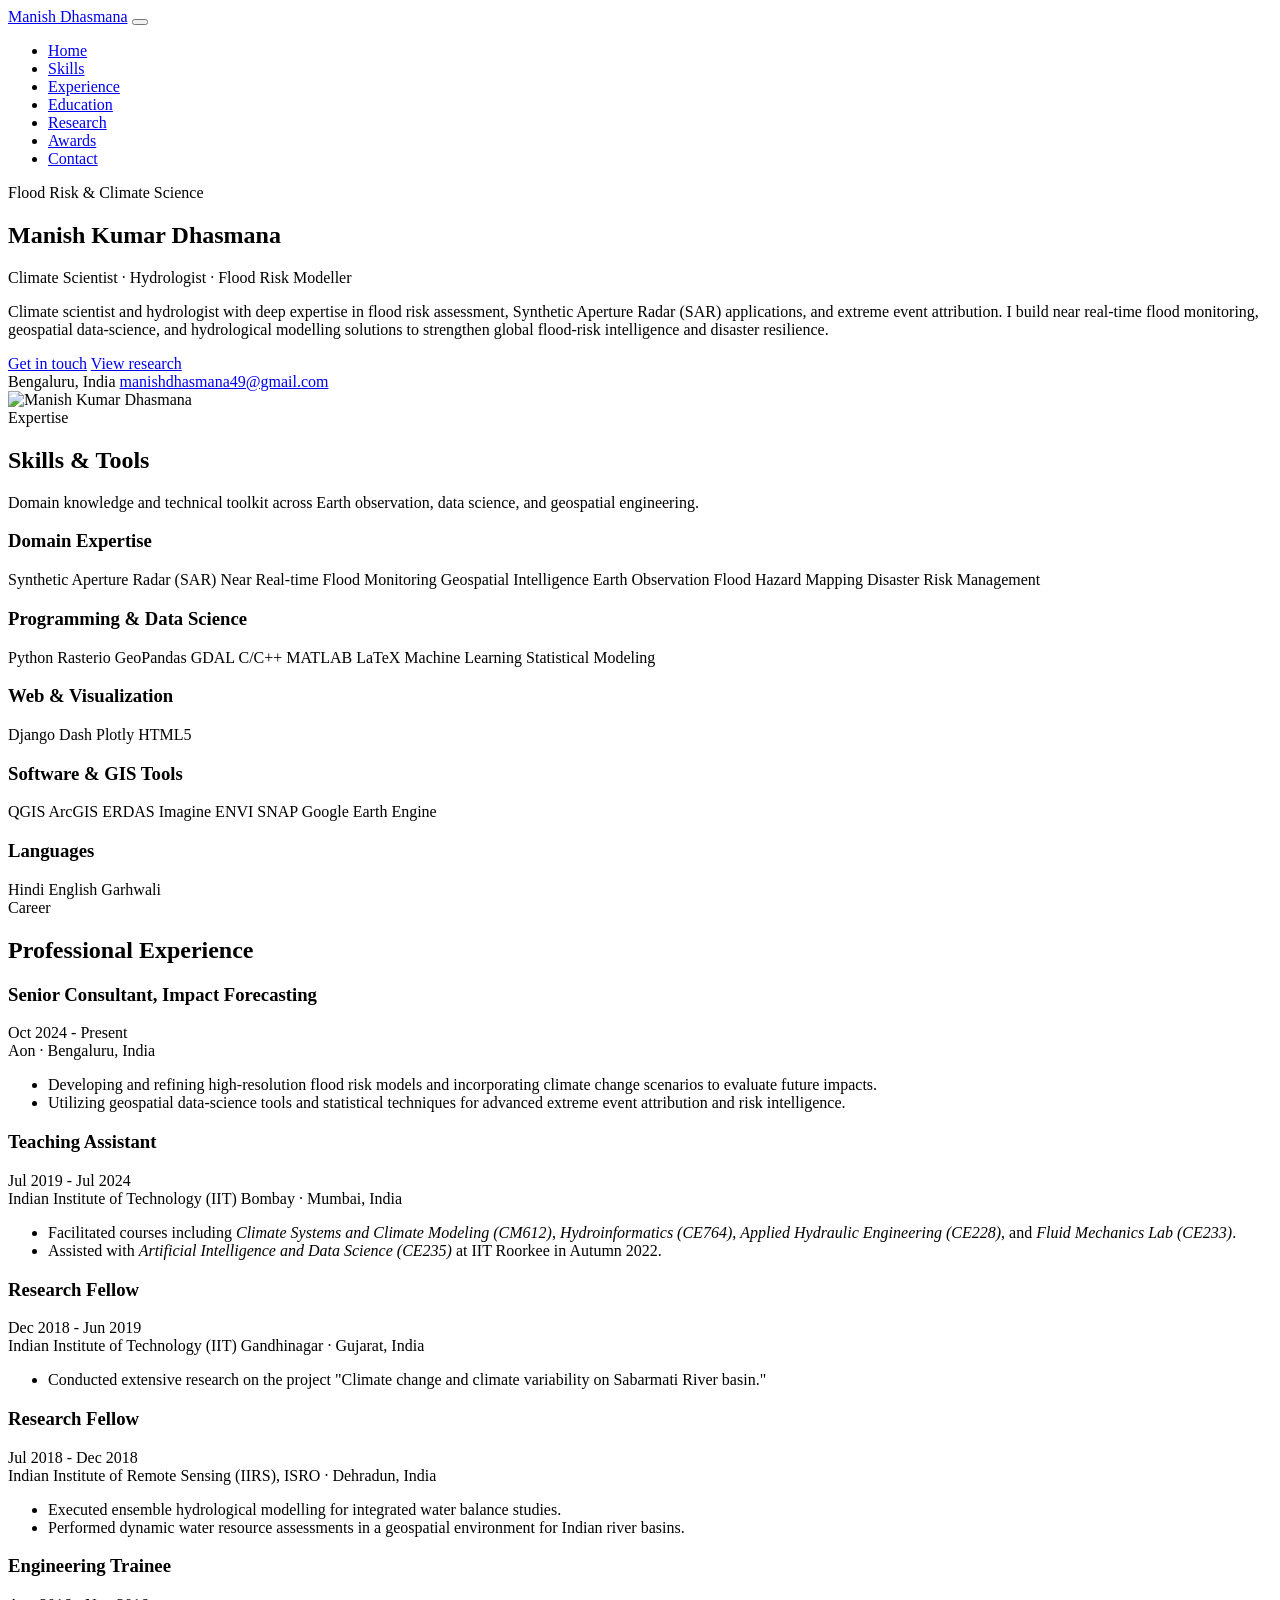
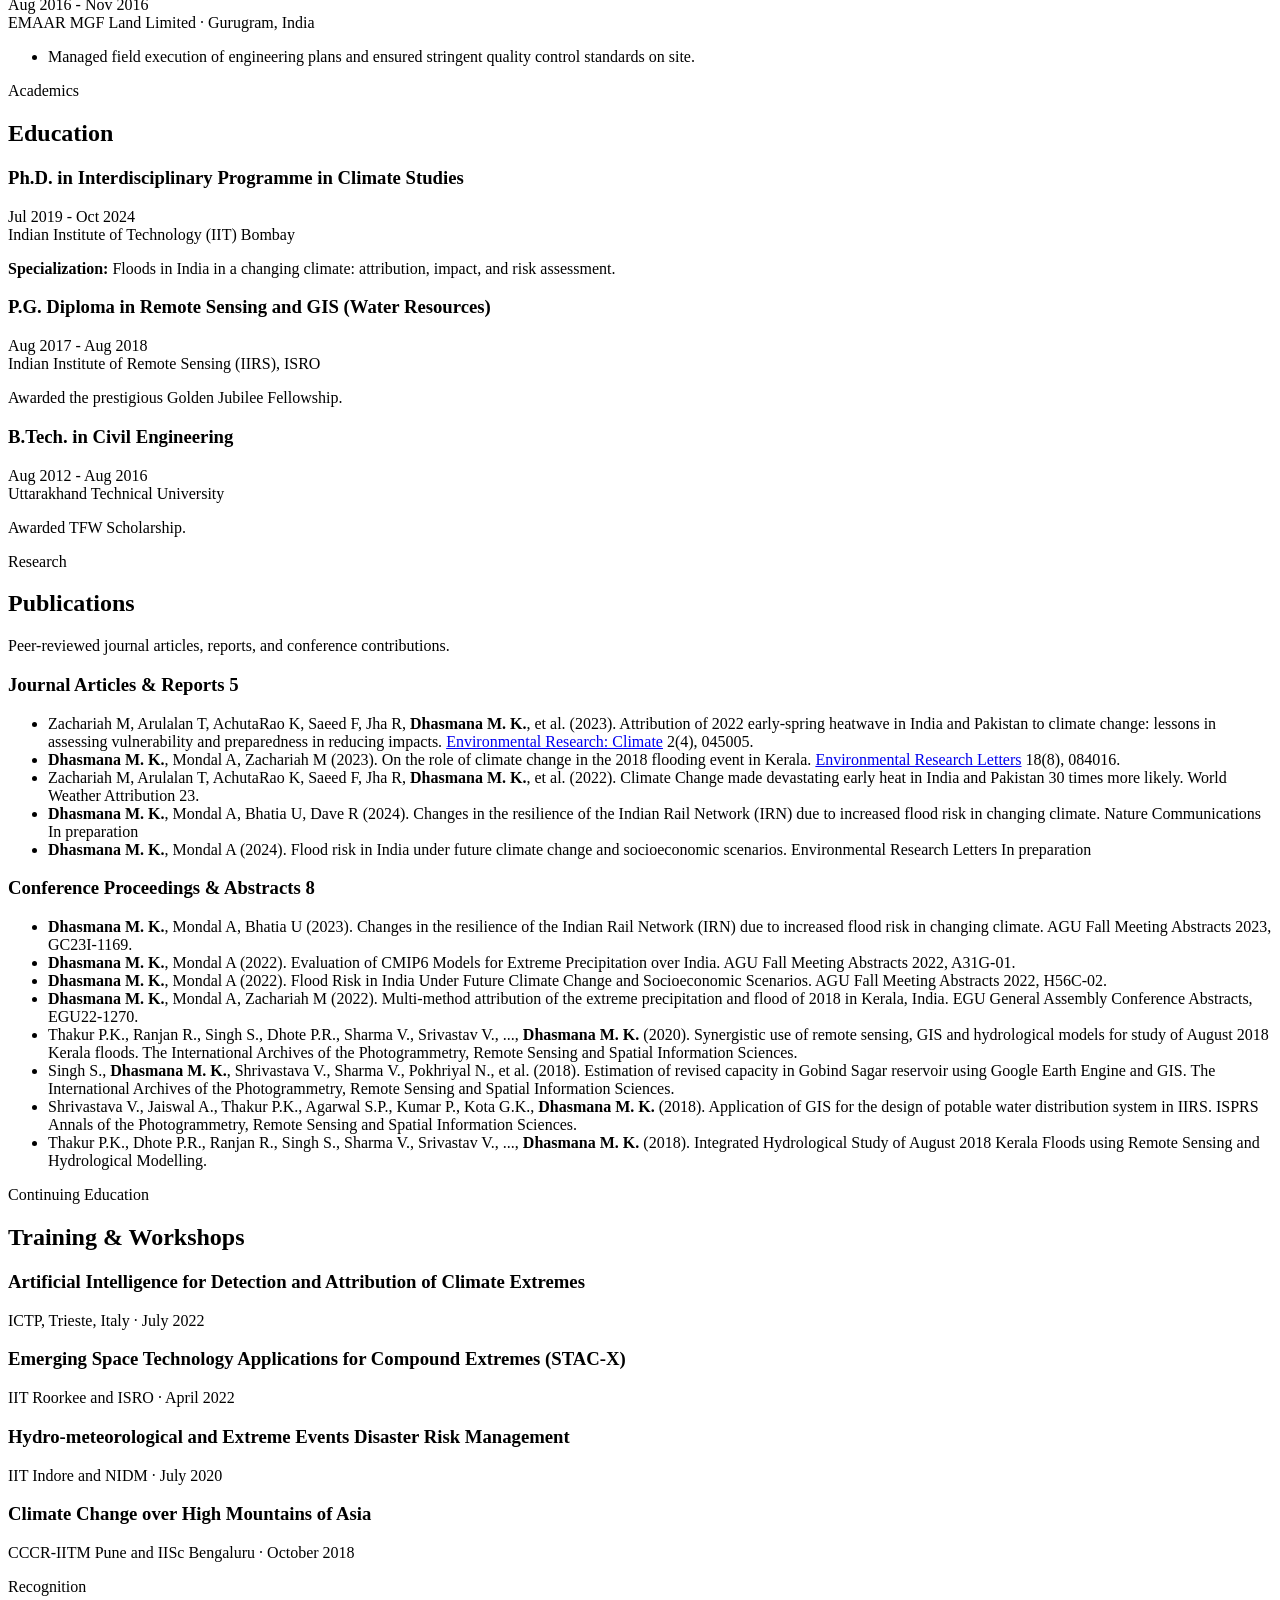
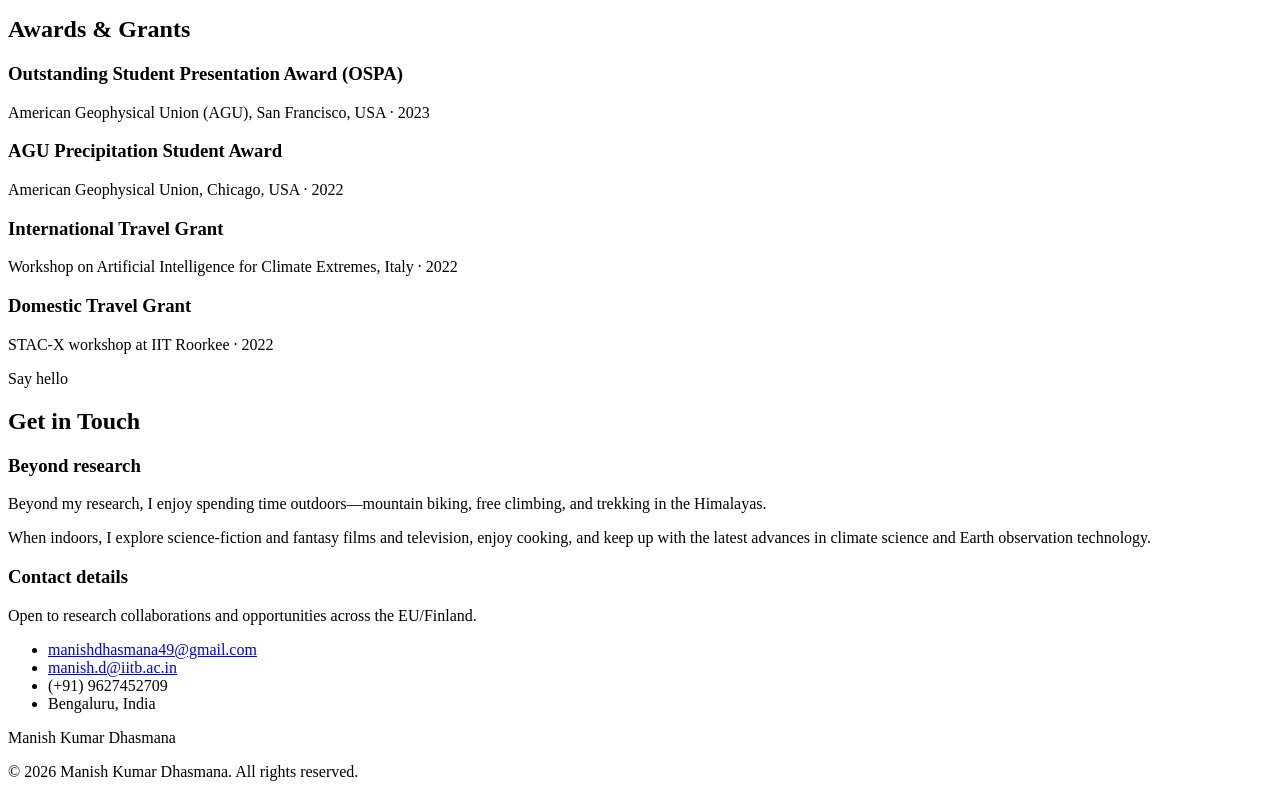
==== commit 0ee5c126: "new webpage" ====
--- a/index.html
+++ b/index.html
@@ -2,330 +2,474 @@
 <html lang="en">
     <head>
         <meta charset="utf-8" />
-        <meta name="viewport" content="width=device-width, initial-scale=1, shrink-to-fit=no" />
+        <meta name="viewport" content="width=device-width, initial-scale=1" />
         <meta name="description" content="Manish Kumar Dhasmana - Climate Scientist and Hydrologist specializing in flood risk assessment, SAR applications, and extreme event attribution." />
         <meta name="author" content="Manish Kumar Dhasmana" />
         <title>Manish Kumar Dhasmana | Climate Scientist &amp; Hydrologist</title>
         <link rel="icon" type="image/x-icon" href="assets/img/favicon.ico" />
         <!-- Font Awesome icons (free version)-->
-        <script src="https://use.fontawesome.com/releases/v5.13.0/js/all.js" crossorigin="anonymous"></script>
+        <script src="https://use.fontawesome.com/releases/v5.15.4/js/all.js" crossorigin="anonymous"></script>
         <!-- Google fonts-->
-        <link href="https://fonts.googleapis.com/css?family=Saira+Extra+Condensed:500,700" rel="stylesheet" type="text/css" />
-        <link href="https://fonts.googleapis.com/css?family=Muli:400,400i,800,800i" rel="stylesheet" type="text/css" />
-        <!-- Core theme CSS (includes Bootstrap)-->
-        <link href="css/styles.css" rel="stylesheet" />
+        <link rel="preconnect" href="https://fonts.googleapis.com" />
+        <link rel="preconnect" href="https://fonts.gstatic.com" crossorigin />
+        <link href="https://fonts.googleapis.com/css2?family=Inter:wght@400;500;600;700&family=Sora:wght@600;700;800&display=swap" rel="stylesheet" />
+        <!-- Core theme CSS-->
+        <link href="css/main.css" rel="stylesheet" />
     </head>
     <body id="page-top">
-        <!-- Navigation-->
-        <nav class="navbar navbar-expand-lg navbar-dark bg-primary fixed-top" id="sideNav">
-            <a class="navbar-brand js-scroll-trigger" href="#page-top">
-                <span class="d-block d-lg-none">Manish K. Dhasmana</span>
-                <span class="d-none d-lg-block"><img class="img-fluid img-profile rounded-circle mx-auto mb-2" src="assets/img/profile.jpg" alt="" /></span>
-            </a>
-            <button class="navbar-toggler" type="button" data-toggle="collapse" data-target="#navbarSupportedContent" aria-controls="navbarSupportedContent" aria-expanded="false" aria-label="Toggle navigation"><span class="navbar-toggler-icon"></span></button>
-            <div class="collapse navbar-collapse" id="navbarSupportedContent">
-                <ul class="navbar-nav">
-                    <li class="nav-item"><a class="nav-link js-scroll-trigger" href="#about">About</a></li>
-                    <li class="nav-item"><a class="nav-link js-scroll-trigger" href="#skills">Skills</a></li>
-                    <li class="nav-item"><a class="nav-link js-scroll-trigger" href="#experience">Experience</a></li>
-                    <li class="nav-item"><a class="nav-link js-scroll-trigger" href="#education">Education</a></li>
-                    <li class="nav-item"><a class="nav-link js-scroll-trigger" href="#publication">Publications</a></li>
-                    <li class="nav-item"><a class="nav-link js-scroll-trigger" href="#training">Training</a></li>
-                    <li class="nav-item"><a class="nav-link js-scroll-trigger" href="#awards">Awards</a></li>
-                    <li class="nav-item"><a class="nav-link js-scroll-trigger" href="#interests">Interests</a></li>
+        <!-- Header / Navigation -->
+        <header class="site-header">
+            <div class="container nav">
+                <a class="brand" href="#home">Manish&nbsp;<span>Dhasmana</span></a>
+                <button class="nav-toggle" id="navToggle" aria-label="Toggle navigation" aria-expanded="false"><i class="fas fa-bars"></i></button>
+                <ul class="nav-links" id="navLinks">
+                    <li><a href="#home">Home</a></li>
+                    <li><a href="#skills">Skills</a></li>
+                    <li><a href="#experience">Experience</a></li>
+                    <li><a href="#education">Education</a></li>
+                    <li><a href="#publication">Research</a></li>
+                    <li><a href="#awards">Awards</a></li>
+                    <li><a href="#contact">Contact</a></li>
                 </ul>
             </div>
-        </nav>
-        <!-- Page Content-->
-        <div class="container-fluid p-0">
-            <!-- About-->
-            <section class="resume-section" id="about">
-                <div class="resume-section-content">
-                    <h1 class="mb-0">
-                        Manish Kumar
-                        <span class="text-primary">Dhasmana</span>
-                    </h1>
-                    <div class="subheading mb-3">Climate Scientist &middot; Hydrologist &middot; Flood Risk Modeller</div>
-                    <div class="subheading mb-3">
-                        Bengaluru, India (Open to EU/Finland) &middot; (+91) 9627452709 &middot;
-                        <a href="mailto:manishdhasmana49@gmail.com">manishdhasmana49@gmail.com</a> &middot;
-                        <a href="mailto:manish.d@iitb.ac.in">manish.d@iitb.ac.in</a>
-                    </div>
-                    <p class="lead mb-5">Dedicated Climate Scientist and Hydrologist with profound expertise in flood risk assessment, Synthetic Aperture Radar (SAR) applications, and extreme event attribution. Proven track record in near real-time flood monitoring, geospatial data science, and hydrological modeling. Seeking to leverage advanced skills in Earth Observation, spatial analytics, and machine learning to enhance global flood risk intelligence and support effective disaster resilience strategies.</p>
-                    <div class="social-icons">
-                        <a class="social-icon" href="https://www.linkedin.com/in/manish-dhasmana-130077103/" target="_blank" rel="noopener" title="LinkedIn"><i class="fab fa-linkedin-in"></i></a>
-                        <a class="social-icon" href="https://scholar.google.com/citations?user=09nJE4IAAAAJ&hl=en" target="_blank" rel="noopener" title="Google Scholar"><i class="fas fa-graduation-cap"></i></a>
-                        <a class="social-icon" href="https://manishdhasmana49.github.io/manishdhasmana49" target="_blank" rel="noopener" title="Website"><i class="fa fa-home" aria-hidden="true"></i></a>
-                        <a class="social-icon" href="https://github.com/manishdhasmana49" target="_blank" rel="noopener" title="GitHub"><i class="fab fa-github"></i></a>
-                    </div>
-                </div>
-            </section>
-            <hr class="m-0" />
-            <!-- Skills-->
-            <section class="resume-section" id="skills">
-                <div class="resume-section-content">
-                    <h2 class="mb-5">Skills</h2>
-                    <div class="subheading mb-3">Programming &amp; Tools</div>
-                    <ul class="list-inline dev-icons">
-                        <li class="list-inline-item"><i class="fab fa-python"></i></li>
-                        <li class="list-inline-item"><i class="fas fa-code"></i></li>
-                        <li class="list-inline-item"><i class="fab fa-html5"></i></li>
-                        <li class="list-inline-item"><i class="fab fa-linux"></i></li>
-                        <li class="list-inline-item"><i class="fab fa-google"></i></li>
-                        <li class="list-inline-item"><i class="fab fa-github"></i></li>
-                    </ul>
-                    <ul class="fa-ul mb-0">
-                        <li>
-                            <span class="fa-li"><i class="fas fa-check"></i></span>
-                            <strong>Domain Expertise:</strong> Synthetic Aperture Radar (SAR) Analysis, Near Real-time Flood Monitoring, Geospatial Intelligence, Earth Observation, Flood Hazard Mapping, Disaster Risk Management.
-                        </li>
-                        <li>
-                            <span class="fa-li"><i class="fas fa-check"></i></span>
-                            <strong>Programming &amp; Data Science:</strong> Python (Rasterio, GeoPandas, GDAL), C/C++, MATLAB, LaTeX, Machine Learning for Climate Extremes, Statistical Modeling.
-                        </li>
-                        <li>
-                            <span class="fa-li"><i class="fas fa-check"></i></span>
-                            <strong>Web &amp; Visualization:</strong> Django with Python, Dash, Plotly, HTML5.
-                        </li>
-                        <li>
-                            <span class="fa-li"><i class="fas fa-check"></i></span>
-                            <strong>Software &amp; GIS Tools:</strong> QGIS, ArcGIS, ERDAS Imagine, ENVI, SNAP (Sentinel Application Platform), Google Earth Engine.
-                        </li>
-                        <li>
-                            <span class="fa-li"><i class="fas fa-check"></i></span>
-                            <strong>Languages:</strong> Hindi, English, Garhwali.
-                        </li>
-                    </ul>
-                </div>
-            </section>
-            <hr class="m-0" />
-            <!-- Experience-->
-            <section class="resume-section" id="experience">
-                <div class="resume-section-content">
-                    <h2 class="mb-5">Experience</h2>
-                    <div class="d-flex flex-column flex-md-row justify-content-between mb-5">
-                        <div class="flex-grow-1">
-                            <h3 class="mb-0">Senior Consultant, Impact Forecasting</h3>
-                            <div class="subheading mb-3">Aon &middot; Bengaluru, India</div>
+        </header>
+
+        <main>
+            <!-- Hero -->
+            <section class="hero" id="home">
+                <div class="container hero-grid">
+                    <div class="hero-text">
+                        <span class="eyebrow"><i class="fas fa-water"></i> Flood Risk &amp; Climate Science</span>
+                        <h1>Manish Kumar Dhasmana</h1>
+                        <p class="role">Climate Scientist &middot; Hydrologist &middot; Flood Risk Modeller</p>
+                        <p class="lead">Climate scientist and hydrologist with deep expertise in flood risk assessment, Synthetic Aperture Radar (SAR) applications, and extreme event attribution. I build near real-time flood monitoring, geospatial data-science, and hydrological modelling solutions to strengthen global flood-risk intelligence and disaster resilience.</p>
+                        <div class="hero-cta">
+                            <a class="btn btn-primary" href="#contact"><i class="fas fa-paper-plane"></i> Get in touch</a>
+                            <a class="btn btn-outline" href="#publication"><i class="fas fa-book-open"></i> View research</a>
+                        </div>
+                        <div class="contact-chips">
+                            <span class="chip"><i class="fas fa-map-marker-alt"></i> Bengaluru, India</span>
+                            <a class="chip" href="mailto:manishdhasmana49@gmail.com"><i class="fas fa-envelope"></i> manishdhasmana49@gmail.com</a>
+                        </div>
+                    </div>
+                    <div class="hero-photo">
+                        <div>
+                            <div class="frame"><img src="assets/img/profile.jpg" alt="Manish Kumar Dhasmana" /></div>
+                            <div class="social-row">
+                                <a href="https://www.linkedin.com/in/manish-dhasmana-130077103/" target="_blank" rel="noopener" title="LinkedIn"><i class="fab fa-linkedin-in"></i></a>
+                                <a href="https://scholar.google.com/citations?user=09nJE4IAAAAJ&hl=en" target="_blank" rel="noopener" title="Google Scholar"><i class="fas fa-graduation-cap"></i></a>
+                                <a href="https://github.com/manishdhasmana49" target="_blank" rel="noopener" title="GitHub"><i class="fab fa-github"></i></a>
+                                <a href="https://manishdhasmana49.github.io/manishdhasmana49" target="_blank" rel="noopener" title="Website"><i class="fas fa-globe"></i></a>
+                            </div>
+                        </div>
+                    </div>
+                </div>
+            </section>
+
+            <!-- Skills -->
+            <section class="section alt" id="skills">
+                <div class="container">
+                    <div class="section-head">
+                        <div class="kicker">Expertise</div>
+                        <h2>Skills &amp; Tools</h2>
+                        <p>Domain knowledge and technical toolkit across Earth observation, data science, and geospatial engineering.</p>
+                    </div>
+                    <div class="skills-grid">
+                        <div class="skill-card">
+                            <span class="icon"><i class="fas fa-satellite"></i></span>
+                            <h3>Domain Expertise</h3>
+                            <div class="tags">
+                                <span class="tag">Synthetic Aperture Radar (SAR)</span>
+                                <span class="tag">Near Real-time Flood Monitoring</span>
+                                <span class="tag">Geospatial Intelligence</span>
+                                <span class="tag">Earth Observation</span>
+                                <span class="tag">Flood Hazard Mapping</span>
+                                <span class="tag">Disaster Risk Management</span>
+                            </div>
+                        </div>
+                        <div class="skill-card">
+                            <span class="icon"><i class="fas fa-code"></i></span>
+                            <h3>Programming &amp; Data Science</h3>
+                            <div class="tags">
+                                <span class="tag">Python</span>
+                                <span class="tag">Rasterio</span>
+                                <span class="tag">GeoPandas</span>
+                                <span class="tag">GDAL</span>
+                                <span class="tag">C/C++</span>
+                                <span class="tag">MATLAB</span>
+                                <span class="tag">LaTeX</span>
+                                <span class="tag">Machine Learning</span>
+                                <span class="tag">Statistical Modeling</span>
+                            </div>
+                        </div>
+                        <div class="skill-card">
+                            <span class="icon"><i class="fas fa-chart-area"></i></span>
+                            <h3>Web &amp; Visualization</h3>
+                            <div class="tags">
+                                <span class="tag">Django</span>
+                                <span class="tag">Dash</span>
+                                <span class="tag">Plotly</span>
+                                <span class="tag">HTML5</span>
+                            </div>
+                        </div>
+                        <div class="skill-card">
+                            <span class="icon"><i class="fas fa-layer-group"></i></span>
+                            <h3>Software &amp; GIS Tools</h3>
+                            <div class="tags">
+                                <span class="tag">QGIS</span>
+                                <span class="tag">ArcGIS</span>
+                                <span class="tag">ERDAS Imagine</span>
+                                <span class="tag">ENVI</span>
+                                <span class="tag">SNAP</span>
+                                <span class="tag">Google Earth Engine</span>
+                            </div>
+                        </div>
+                        <div class="skill-card">
+                            <span class="icon"><i class="fas fa-language"></i></span>
+                            <h3>Languages</h3>
+                            <div class="tags">
+                                <span class="tag">Hindi</span>
+                                <span class="tag">English</span>
+                                <span class="tag">Garhwali</span>
+                            </div>
+                        </div>
+                    </div>
+                </div>
+            </section>
+
+            <!-- Experience -->
+            <section class="section" id="experience">
+                <div class="container">
+                    <div class="section-head">
+                        <div class="kicker">Career</div>
+                        <h2>Professional Experience</h2>
+                    </div>
+                    <div class="timeline">
+                        <div class="tl-item">
+                            <div class="tl-head">
+                                <h3>Senior Consultant, Impact Forecasting</h3>
+                                <span class="tl-date">Oct 2024 - Present</span>
+                            </div>
+                            <div class="tl-org">Aon &middot; Bengaluru, India</div>
                             <ul>
                                 <li>Developing and refining high-resolution flood risk models and incorporating climate change scenarios to evaluate future impacts.</li>
-                                <li>Utilizing geospatial data science tools and statistical techniques for advanced extreme event attribution and risk intelligence.</li>
-                            </ul>
-                        </div>
-                        <div class="flex-shrink-0"><span class="text-primary">October 2024 - Present</span></div>
-                    </div>
-                    <div class="d-flex flex-column flex-md-row justify-content-between mb-5">
-                        <div class="flex-grow-1">
-                            <h3 class="mb-0">Teaching Assistant</h3>
-                            <div class="subheading mb-3">Indian Institute of Technology (IIT) Bombay &middot; Mumbai, India</div>
+                                <li>Utilizing geospatial data-science tools and statistical techniques for advanced extreme event attribution and risk intelligence.</li>
+                            </ul>
+                        </div>
+                        <div class="tl-item">
+                            <div class="tl-head">
+                                <h3>Teaching Assistant</h3>
+                                <span class="tl-date">Jul 2019 - Jul 2024</span>
+                            </div>
+                            <div class="tl-org">Indian Institute of Technology (IIT) Bombay &middot; Mumbai, India</div>
                             <ul>
                                 <li>Facilitated courses including <em>Climate Systems and Climate Modeling (CM612)</em>, <em>Hydroinformatics (CE764)</em>, <em>Applied Hydraulic Engineering (CE228)</em>, and <em>Fluid Mechanics Lab (CE233)</em>.</li>
                                 <li>Assisted with <em>Artificial Intelligence and Data Science (CE235)</em> at IIT Roorkee in Autumn 2022.</li>
                             </ul>
                         </div>
-                        <div class="flex-shrink-0"><span class="text-primary">July 2019 - July 2024</span></div>
-                    </div>
-                    <div class="d-flex flex-column flex-md-row justify-content-between mb-5">
-                        <div class="flex-grow-1">
-                            <h3 class="mb-0">Research Fellow</h3>
-                            <div class="subheading mb-3">Indian Institute of Technology (IIT) Gandhinagar &middot; Gujarat, India</div>
+                        <div class="tl-item">
+                            <div class="tl-head">
+                                <h3>Research Fellow</h3>
+                                <span class="tl-date">Dec 2018 - Jun 2019</span>
+                            </div>
+                            <div class="tl-org">Indian Institute of Technology (IIT) Gandhinagar &middot; Gujarat, India</div>
                             <ul>
                                 <li>Conducted extensive research on the project "Climate change and climate variability on Sabarmati River basin."</li>
                             </ul>
                         </div>
-                        <div class="flex-shrink-0"><span class="text-primary">December 2018 - June 2019</span></div>
-                    </div>
-                    <div class="d-flex flex-column flex-md-row justify-content-between mb-5">
-                        <div class="flex-grow-1">
-                            <h3 class="mb-0">Research Fellow</h3>
-                            <div class="subheading mb-3">Indian Institute of Remote Sensing (IIRS), ISRO &middot; Dehradun, India</div>
+                        <div class="tl-item">
+                            <div class="tl-head">
+                                <h3>Research Fellow</h3>
+                                <span class="tl-date">Jul 2018 - Dec 2018</span>
+                            </div>
+                            <div class="tl-org">Indian Institute of Remote Sensing (IIRS), ISRO &middot; Dehradun, India</div>
                             <ul>
                                 <li>Executed ensemble hydrological modelling for integrated water balance studies.</li>
                                 <li>Performed dynamic water resource assessments in a geospatial environment for Indian river basins.</li>
                             </ul>
                         </div>
-                        <div class="flex-shrink-0"><span class="text-primary">July 2018 - December 2018</span></div>
-                    </div>
-                    <div class="d-flex flex-column flex-md-row justify-content-between">
-                        <div class="flex-grow-1">
-                            <h3 class="mb-0">Engineering Trainee</h3>
-                            <div class="subheading mb-3">EMAAR MGF Land Limited &middot; Gurugram, India</div>
+                        <div class="tl-item">
+                            <div class="tl-head">
+                                <h3>Engineering Trainee</h3>
+                                <span class="tl-date">Aug 2016 - Nov 2016</span>
+                            </div>
+                            <div class="tl-org">EMAAR MGF Land Limited &middot; Gurugram, India</div>
                             <ul>
                                 <li>Managed field execution of engineering plans and ensured stringent quality control standards on site.</li>
                             </ul>
                         </div>
-                        <div class="flex-shrink-0"><span class="text-primary">August 2016 - November 2016</span></div>
-                    </div>
-                </div>
-            </section>
-            <hr class="m-0" />
-            <!-- Education-->
-            <section class="resume-section" id="education">
-                <div class="resume-section-content">
-                    <h2 class="mb-5">Education</h2>
-                    <div class="d-flex flex-column flex-md-row justify-content-between mb-5">
-                        <div class="flex-grow-1">
-                            <h3 class="mb-0">Indian Institute of Technology (IIT) Bombay</h3>
-                            <div class="subheading mb-3">Ph.D. in Interdisciplinary Programme in Climate Studies</div>
-                            <p class="mb-0"><strong>Specialization:</strong> Floods in India in a changing climate: attribution, impact, and risk assessment.</p>
-                        </div>
-                        <div class="flex-shrink-0"><span class="text-primary">July 2019 - October 2024</span></div>
-                    </div>
-                    <div class="d-flex flex-column flex-md-row justify-content-between mb-5">
-                        <div class="flex-grow-1">
-                            <h3 class="mb-0">Indian Institute of Remote Sensing (IIRS), ISRO</h3>
-                            <div class="subheading mb-3">P.G. Diploma in Remote Sensing and GIS (Water Resources)</div>
-                            <p class="mb-0">Awarded the prestigious Golden Jubilee Fellowship.</p>
-                        </div>
-                        <div class="flex-shrink-0"><span class="text-primary">August 2017 - August 2018</span></div>
-                    </div>
-                    <div class="d-flex flex-column flex-md-row justify-content-between">
-                        <div class="flex-grow-1">
-                            <h3 class="mb-0">Uttarakhand Technical University</h3>
-                            <div class="subheading mb-3">B.Tech. in Civil Engineering</div>
-                            <p class="mb-0">Awarded TFW Scholarship.</p>
-                        </div>
-                        <div class="flex-shrink-0"><span class="text-primary">August 2012 - August 2016</span></div>
-                    </div>
-                </div>
-            </section>
-            <hr class="m-0" />
-            <!-- Publications-->
-            <section class="resume-section" id="publication">
-                <div class="resume-section-content">
-                    <h2 class="mb-5">Publications</h2>
-                    <div class="subheading mb-3">Journal Articles &amp; Reports</div>
-                    <ul class="fa-ul mb-5">
-                        <li class="mb-3">
-                            <span class="fa-li"><i class="fas fa-book text-primary"></i></span>
-                            Zachariah M, Arulalan T, AchutaRao K, Saeed F, Jha R, <strong>Dhasmana M. K.</strong>, et al. (2023). Attribution of 2022 early-spring heatwave in India and Pakistan to climate change: lessons in assessing vulnerability and preparedness in reducing impacts.
-                            <a href="https://iopscience.iop.org/article/10.1088/2752-5295/acf4b6" target="_blank" rel="noopener"><em>Environmental Research: Climate</em></a> 2(4), 045005.
-                        </li>
-                        <li class="mb-3">
-                            <span class="fa-li"><i class="fas fa-book text-primary"></i></span>
-                            <strong>Dhasmana M. K.</strong>, Mondal A, Zachariah M (2023). On the role of climate change in the 2018 flooding event in Kerala.
-                            <a href="https://iopscience.iop.org/article/10.1088/1748-9326/ace6c0/meta" target="_blank" rel="noopener"><em>Environmental Research Letters</em></a> 18(8), 084016.
-                        </li>
-                        <li class="mb-3">
-                            <span class="fa-li"><i class="fas fa-book text-primary"></i></span>
-                            Zachariah M, Arulalan T, AchutaRao K, Saeed F, Jha R, <strong>Dhasmana M. K.</strong>, et al. (2022). Climate Change made devastating early heat in India and Pakistan 30 times more likely. <em>World Weather Attribution</em> 23.
-                        </li>
-                        <li class="mb-3">
-                            <span class="fa-li"><i class="fas fa-book text-primary"></i></span>
-                            <strong>Dhasmana M. K.</strong>, Mondal A, Bhatia U, Dave R (2024). Changes in the resilience of the Indian Rail Network (IRN) due to increased flood risk in changing climate. <em>Nature Communications</em> (under preparation).
-                        </li>
-                        <li>
-                            <span class="fa-li"><i class="fas fa-book text-primary"></i></span>
-                            <strong>Dhasmana M. K.</strong>, Mondal A (2024). Flood risk in India under future climate change and socioeconomic scenarios. <em>Environmental Research Letters</em> (under preparation).
-                        </li>
-                    </ul>
-                    <div class="subheading mb-3">Conference Proceedings &amp; Abstracts</div>
-                    <ul class="fa-ul mb-0">
-                        <li class="mb-3">
-                            <span class="fa-li"><i class="fas fa-file-alt text-primary"></i></span>
-                            <strong>Dhasmana M. K.</strong>, Mondal A, Bhatia U (2023). Changes in the resilience of the Indian Rail Network (IRN) due to increased flood risk in changing climate. <em>AGU Fall Meeting Abstracts 2023</em>, GC23I-1169.
-                        </li>
-                        <li class="mb-3">
-                            <span class="fa-li"><i class="fas fa-file-alt text-primary"></i></span>
-                            <strong>Dhasmana M. K.</strong>, Mondal A (2022). Evaluation of CMIP6 Models for Extreme Precipitation over India. <em>AGU Fall Meeting Abstracts 2022</em>, A31G-01.
-                        </li>
-                        <li class="mb-3">
-                            <span class="fa-li"><i class="fas fa-file-alt text-primary"></i></span>
-                            <strong>Dhasmana M. K.</strong>, Mondal A (2022). Flood Risk in India Under Future Climate Change and Socioeconomic Scenarios. <em>AGU Fall Meeting Abstracts 2022</em>, H56C-02.
-                        </li>
-                        <li class="mb-3">
-                            <span class="fa-li"><i class="fas fa-file-alt text-primary"></i></span>
-                            <strong>Dhasmana M. K.</strong>, Mondal A, Zachariah M (2022). Multi-method attribution of the extreme precipitation and flood of 2018 in Kerala, India. <em>EGU General Assembly Conference Abstracts</em>, EGU22-1270.
-                        </li>
-                        <li class="mb-3">
-                            <span class="fa-li"><i class="fas fa-file-alt text-primary"></i></span>
-                            Thakur P.K., Ranjan R., Singh S., Dhote P.R., Sharma V., Srivastav V., ..., <strong>Dhasmana M. K.</strong> (2020). Synergistic use of remote sensing, GIS and hydrological models for study of August 2018 Kerala floods. <em>The International Archives of the Photogrammetry, Remote Sensing and Spatial Information Sciences</em>.
-                        </li>
-                        <li class="mb-3">
-                            <span class="fa-li"><i class="fas fa-file-alt text-primary"></i></span>
-                            Singh S., <strong>Dhasmana M. K.</strong>, Shrivastava V., Sharma V., Pokhriyal N., et al. (2018). Estimation of revised capacity in Gobind Sagar reservoir using Google Earth Engine and GIS. <em>The International Archives of the Photogrammetry, Remote Sensing and Spatial Information Sciences</em>.
-                        </li>
-                        <li class="mb-3">
-                            <span class="fa-li"><i class="fas fa-file-alt text-primary"></i></span>
-                            Shrivastava V., Jaiswal A., Thakur P.K., Agarwal S.P., Kumar P., Kota G.K., <strong>Dhasmana M. K.</strong> (2018). Application of GIS for the design of potable water distribution system in IIRS. <em>ISPRS Annals of the Photogrammetry, Remote Sensing and Spatial Information Sciences</em>.
-                        </li>
-                        <li>
-                            <span class="fa-li"><i class="fas fa-file-alt text-primary"></i></span>
-                            Thakur P.K., Dhote P.R., Ranjan R., Singh S., Sharma V., Srivastav V., ..., <strong>Dhasmana M. K.</strong> (2018). Integrated Hydrological Study of August 2018 Kerala Floods using Remote Sensing and Hydrological Modelling.
-                        </li>
-                    </ul>
-                </div>
-            </section>
-            <hr class="m-0" />
-            <!-- Training and Workshops-->
-            <section class="resume-section" id="training">
-                <div class="resume-section-content">
-                    <h2 class="mb-5">Training &amp; Workshops</h2>
-                    <ul class="fa-ul mb-0">
-                        <li class="mb-3">
-                            <span class="fa-li"><i class="fas fa-chalkboard-teacher text-primary"></i></span>
-                            <strong>Artificial Intelligence for Detection and Attribution of Climate Extremes</strong>
-                            <div class="subheading">ICTP, Trieste, Italy &middot; July 2022</div>
-                        </li>
-                        <li class="mb-3">
-                            <span class="fa-li"><i class="fas fa-chalkboard-teacher text-primary"></i></span>
-                            <strong>Emerging Space Technology Applications for Compound Extremes (STAC-X)</strong>
-                            <div class="subheading">IIT Roorkee and ISRO &middot; April 2022</div>
-                        </li>
-                        <li class="mb-3">
-                            <span class="fa-li"><i class="fas fa-chalkboard-teacher text-primary"></i></span>
-                            <strong>Hydro-meteorological and Extreme Events Disaster Risk Management</strong>
-                            <div class="subheading">IIT Indore and NIDM &middot; July 2020</div>
-                        </li>
-                        <li>
-                            <span class="fa-li"><i class="fas fa-chalkboard-teacher text-primary"></i></span>
-                            <strong>Science and Training Workshop on Climate Change over High Mountains of Asia</strong>
-                            <div class="subheading">CCCR-IITM Pune and IISc Bengaluru &middot; October 2018</div>
-                        </li>
-                    </ul>
-                </div>
-            </section>
-            <hr class="m-0" />
-            <!-- Awards and Grants-->
-            <section class="resume-section" id="awards">
-                <div class="resume-section-content">
-                    <h2 class="mb-5">Awards &amp; Grants</h2>
-                    <ul class="fa-ul mb-0">
-                        <li class="mb-3">
-                            <span class="fa-li"><i class="fas fa-trophy text-warning"></i></span>
-                            <strong>2023 Outstanding Student Presentation Award (OSPA):</strong> American Geophysical Union (AGU), San Francisco, USA.
-                        </li>
-                        <li class="mb-3">
-                            <span class="fa-li"><i class="fas fa-trophy text-warning"></i></span>
-                            <strong>2022 AGU Precipitation Student Award:</strong> American Geophysical Union, Chicago, USA.
-                        </li>
-                        <li class="mb-3">
-                            <span class="fa-li"><i class="fas fa-trophy text-warning"></i></span>
-                            <strong>2022 International Travel Grant:</strong> To attend the workshop on Artificial Intelligence for Climate Extremes (Italy).
-                        </li>
-                        <li>
-                            <span class="fa-li"><i class="fas fa-trophy text-warning"></i></span>
-                            <strong>2022 Domestic Travel Grant:</strong> To attend the STAC-X workshop at IIT Roorkee.
-                        </li>
-                    </ul>
-                </div>
-            </section>
-            <hr class="m-0" />
-            <!-- Interests-->
-            <section class="resume-section" id="interests">
-                <div class="resume-section-content">
-                    <h2 class="mb-5">Interests</h2>
-                    <p>Beyond my research, I enjoy spending time outdoors&mdash;mountain biking, free climbing, and trekking in the Himalayas.</p>
-                    <p class="mb-0">When indoors, I explore science-fiction and fantasy films and television, enjoy cooking, and keep up with the latest advances in climate science and Earth observation technology.</p>
-                </div>
-            </section>
-        </div>
-        <!-- Bootstrap core JS-->
-        <script src="https://cdnjs.cloudflare.com/ajax/libs/jquery/3.5.1/jquery.min.js"></script>
-        <script src="https://stackpath.bootstrapcdn.com/bootstrap/4.5.0/js/bootstrap.bundle.min.js"></script>
-        <!-- Third party plugin JS-->
-        <script src="https://cdnjs.cloudflare.com/ajax/libs/jquery-easing/1.4.1/jquery.easing.min.js"></script>
-        <!-- Core theme JS-->
-        <script src="js/scripts.js"></script>
+                    </div>
+                </div>
+            </section>
+
+            <!-- Education -->
+            <section class="section alt" id="education">
+                <div class="container">
+                    <div class="section-head">
+                        <div class="kicker">Academics</div>
+                        <h2>Education</h2>
+                    </div>
+                    <div class="timeline">
+                        <div class="tl-item">
+                            <div class="tl-head">
+                                <h3>Ph.D. in Interdisciplinary Programme in Climate Studies</h3>
+                                <span class="tl-date">Jul 2019 - Oct 2024</span>
+                            </div>
+                            <div class="tl-org">Indian Institute of Technology (IIT) Bombay</div>
+                            <p class="tl-note"><strong>Specialization:</strong> Floods in India in a changing climate: attribution, impact, and risk assessment.</p>
+                        </div>
+                        <div class="tl-item">
+                            <div class="tl-head">
+                                <h3>P.G. Diploma in Remote Sensing and GIS (Water Resources)</h3>
+                                <span class="tl-date">Aug 2017 - Aug 2018</span>
+                            </div>
+                            <div class="tl-org">Indian Institute of Remote Sensing (IIRS), ISRO</div>
+                            <p class="tl-note">Awarded the prestigious Golden Jubilee Fellowship.</p>
+                        </div>
+                        <div class="tl-item">
+                            <div class="tl-head">
+                                <h3>B.Tech. in Civil Engineering</h3>
+                                <span class="tl-date">Aug 2012 - Aug 2016</span>
+                            </div>
+                            <div class="tl-org">Uttarakhand Technical University</div>
+                            <p class="tl-note">Awarded TFW Scholarship.</p>
+                        </div>
+                    </div>
+                </div>
+            </section>
+
+            <!-- Publications -->
+            <section class="section" id="publication">
+                <div class="container">
+                    <div class="section-head">
+                        <div class="kicker">Research</div>
+                        <h2>Publications</h2>
+                        <p>Peer-reviewed journal articles, reports, and conference contributions.</p>
+                    </div>
+
+                    <div class="pub-group">
+                        <h3><i class="fas fa-book text-primary"></i> Journal Articles &amp; Reports <span class="count">5</span></h3>
+                        <ul class="pub-list">
+                            <li>
+                                <span class="authors">Zachariah M, Arulalan T, AchutaRao K, Saeed F, Jha R, <strong>Dhasmana M. K.</strong>, et al. (2023).</span>
+                                Attribution of 2022 early-spring heatwave in India and Pakistan to climate change: lessons in assessing vulnerability and preparedness in reducing impacts.
+                                <a href="https://iopscience.iop.org/article/10.1088/2752-5295/acf4b6" target="_blank" rel="noopener"><span class="venue">Environmental Research: Climate</span></a> 2(4), 045005.
+                            </li>
+                            <li>
+                                <span class="authors"><strong>Dhasmana M. K.</strong>, Mondal A, Zachariah M (2023).</span>
+                                On the role of climate change in the 2018 flooding event in Kerala.
+                                <a href="https://iopscience.iop.org/article/10.1088/1748-9326/ace6c0/meta" target="_blank" rel="noopener"><span class="venue">Environmental Research Letters</span></a> 18(8), 084016.
+                            </li>
+                            <li>
+                                <span class="authors">Zachariah M, Arulalan T, AchutaRao K, Saeed F, Jha R, <strong>Dhasmana M. K.</strong>, et al. (2022).</span>
+                                Climate Change made devastating early heat in India and Pakistan 30 times more likely. <span class="venue">World Weather Attribution</span> 23.
+                            </li>
+                            <li>
+                                <span class="authors"><strong>Dhasmana M. K.</strong>, Mondal A, Bhatia U, Dave R (2024).</span>
+                                Changes in the resilience of the Indian Rail Network (IRN) due to increased flood risk in changing climate. <span class="venue">Nature Communications</span> <span class="badge">In preparation</span>
+                            </li>
+                            <li>
+                                <span class="authors"><strong>Dhasmana M. K.</strong>, Mondal A (2024).</span>
+                                Flood risk in India under future climate change and socioeconomic scenarios. <span class="venue">Environmental Research Letters</span> <span class="badge">In preparation</span>
+                            </li>
+                        </ul>
+                    </div>
+
+                    <div class="pub-group">
+                        <h3><i class="fas fa-file-alt text-primary"></i> Conference Proceedings &amp; Abstracts <span class="count">8</span></h3>
+                        <ul class="pub-list">
+                            <li>
+                                <span class="authors"><strong>Dhasmana M. K.</strong>, Mondal A, Bhatia U (2023).</span>
+                                Changes in the resilience of the Indian Rail Network (IRN) due to increased flood risk in changing climate. <span class="venue">AGU Fall Meeting Abstracts 2023</span>, GC23I-1169.
+                            </li>
+                            <li>
+                                <span class="authors"><strong>Dhasmana M. K.</strong>, Mondal A (2022).</span>
+                                Evaluation of CMIP6 Models for Extreme Precipitation over India. <span class="venue">AGU Fall Meeting Abstracts 2022</span>, A31G-01.
+                            </li>
+                            <li>
+                                <span class="authors"><strong>Dhasmana M. K.</strong>, Mondal A (2022).</span>
+                                Flood Risk in India Under Future Climate Change and Socioeconomic Scenarios. <span class="venue">AGU Fall Meeting Abstracts 2022</span>, H56C-02.
+                            </li>
+                            <li>
+                                <span class="authors"><strong>Dhasmana M. K.</strong>, Mondal A, Zachariah M (2022).</span>
+                                Multi-method attribution of the extreme precipitation and flood of 2018 in Kerala, India. <span class="venue">EGU General Assembly Conference Abstracts</span>, EGU22-1270.
+                            </li>
+                            <li>
+                                <span class="authors">Thakur P.K., Ranjan R., Singh S., Dhote P.R., Sharma V., Srivastav V., ..., <strong>Dhasmana M. K.</strong> (2020).</span>
+                                Synergistic use of remote sensing, GIS and hydrological models for study of August 2018 Kerala floods. <span class="venue">The International Archives of the Photogrammetry, Remote Sensing and Spatial Information Sciences</span>.
+                            </li>
+                            <li>
+                                <span class="authors">Singh S., <strong>Dhasmana M. K.</strong>, Shrivastava V., Sharma V., Pokhriyal N., et al. (2018).</span>
+                                Estimation of revised capacity in Gobind Sagar reservoir using Google Earth Engine and GIS. <span class="venue">The International Archives of the Photogrammetry, Remote Sensing and Spatial Information Sciences</span>.
+                            </li>
+                            <li>
+                                <span class="authors">Shrivastava V., Jaiswal A., Thakur P.K., Agarwal S.P., Kumar P., Kota G.K., <strong>Dhasmana M. K.</strong> (2018).</span>
+                                Application of GIS for the design of potable water distribution system in IIRS. <span class="venue">ISPRS Annals of the Photogrammetry, Remote Sensing and Spatial Information Sciences</span>.
+                            </li>
+                            <li>
+                                <span class="authors">Thakur P.K., Dhote P.R., Ranjan R., Singh S., Sharma V., Srivastav V., ..., <strong>Dhasmana M. K.</strong> (2018).</span>
+                                Integrated Hydrological Study of August 2018 Kerala Floods using Remote Sensing and Hydrological Modelling.
+                            </li>
+                        </ul>
+                    </div>
+                </div>
+            </section>
+
+            <!-- Training & Workshops -->
+            <section class="section alt" id="training">
+                <div class="container">
+                    <div class="section-head">
+                        <div class="kicker">Continuing Education</div>
+                        <h2>Training &amp; Workshops</h2>
+                    </div>
+                    <div class="cards-grid">
+                        <div class="info-card">
+                            <span class="ic"><i class="fas fa-brain"></i></span>
+                            <div>
+                                <h3>Artificial Intelligence for Detection and Attribution of Climate Extremes</h3>
+                                <p class="meta">ICTP, Trieste, Italy &middot; July 2022</p>
+                            </div>
+                        </div>
+                        <div class="info-card">
+                            <span class="ic"><i class="fas fa-satellite-dish"></i></span>
+                            <div>
+                                <h3>Emerging Space Technology Applications for Compound Extremes (STAC-X)</h3>
+                                <p class="meta">IIT Roorkee and ISRO &middot; April 2022</p>
+                            </div>
+                        </div>
+                        <div class="info-card">
+                            <span class="ic"><i class="fas fa-cloud-showers-heavy"></i></span>
+                            <div>
+                                <h3>Hydro-meteorological and Extreme Events Disaster Risk Management</h3>
+                                <p class="meta">IIT Indore and NIDM &middot; July 2020</p>
+                            </div>
+                        </div>
+                        <div class="info-card">
+                            <span class="ic"><i class="fas fa-mountain"></i></span>
+                            <div>
+                                <h3>Climate Change over High Mountains of Asia</h3>
+                                <p class="meta">CCCR-IITM Pune and IISc Bengaluru &middot; October 2018</p>
+                            </div>
+                        </div>
+                    </div>
+                </div>
+            </section>
+
+            <!-- Awards & Grants -->
+            <section class="section" id="awards">
+                <div class="container">
+                    <div class="section-head">
+                        <div class="kicker">Recognition</div>
+                        <h2>Awards &amp; Grants</h2>
+                    </div>
+                    <div class="cards-grid">
+                        <div class="info-card award">
+                            <span class="ic"><i class="fas fa-trophy"></i></span>
+                            <div>
+                                <h3>Outstanding Student Presentation Award (OSPA)</h3>
+                                <p class="meta">American Geophysical Union (AGU), San Francisco, USA &middot; 2023</p>
+                            </div>
+                        </div>
+                        <div class="info-card award">
+                            <span class="ic"><i class="fas fa-award"></i></span>
+                            <div>
+                                <h3>AGU Precipitation Student Award</h3>
+                                <p class="meta">American Geophysical Union, Chicago, USA &middot; 2022</p>
+                            </div>
+                        </div>
+                        <div class="info-card award">
+                            <span class="ic"><i class="fas fa-plane"></i></span>
+                            <div>
+                                <h3>International Travel Grant</h3>
+                                <p class="meta">Workshop on Artificial Intelligence for Climate Extremes, Italy &middot; 2022</p>
+                            </div>
+                        </div>
+                        <div class="info-card award">
+                            <span class="ic"><i class="fas fa-map-marked-alt"></i></span>
+                            <div>
+                                <h3>Domestic Travel Grant</h3>
+                                <p class="meta">STAC-X workshop at IIT Roorkee &middot; 2022</p>
+                            </div>
+                        </div>
+                    </div>
+                </div>
+            </section>
+
+            <!-- Contact & Interests -->
+            <section class="section alt" id="contact">
+                <div class="container">
+                    <div class="section-head">
+                        <div class="kicker">Say hello</div>
+                        <h2>Get in Touch</h2>
+                    </div>
+                    <div class="two-col">
+                        <div>
+                            <h3>Beyond research</h3>
+                            <p>Beyond my research, I enjoy spending time outdoors&mdash;mountain biking, free climbing, and trekking in the Himalayas.</p>
+                            <p>When indoors, I explore science-fiction and fantasy films and television, enjoy cooking, and keep up with the latest advances in climate science and Earth observation technology.</p>
+                        </div>
+                        <div class="contact-card">
+                            <h3>Contact details</h3>
+                            <p>Open to research collaborations and opportunities across the EU/Finland.</p>
+                            <ul class="contact-list">
+                                <li><i class="fas fa-envelope"></i> <a href="mailto:manishdhasmana49@gmail.com">manishdhasmana49@gmail.com</a></li>
+                                <li><i class="fas fa-university"></i> <a href="mailto:manish.d@iitb.ac.in">manish.d@iitb.ac.in</a></li>
+                                <li><i class="fas fa-phone"></i> (+91) 9627452709</li>
+                                <li><i class="fas fa-map-marker-alt"></i> Bengaluru, India</li>
+                            </ul>
+                        </div>
+                    </div>
+                </div>
+            </section>
+        </main>
+
+        <!-- Footer -->
+        <footer class="site-footer">
+            <div class="container">
+                <span class="brand">Manish Kumar Dhasmana</span>
+                <div class="footer-social">
+                    <a href="https://www.linkedin.com/in/manish-dhasmana-130077103/" target="_blank" rel="noopener" title="LinkedIn"><i class="fab fa-linkedin-in"></i></a>
+                    <a href="https://scholar.google.com/citations?user=09nJE4IAAAAJ&hl=en" target="_blank" rel="noopener" title="Google Scholar"><i class="fas fa-graduation-cap"></i></a>
+                    <a href="https://github.com/manishdhasmana49" target="_blank" rel="noopener" title="GitHub"><i class="fab fa-github"></i></a>
+                </div>
+                <p>&copy; <span id="year"></span> Manish Kumar Dhasmana. All rights reserved.</p>
+            </div>
+        </footer>
+
+        <script>
+            // Mobile nav toggle
+            const navToggle = document.getElementById('navToggle');
+            const navLinks = document.getElementById('navLinks');
+            navToggle.addEventListener('click', () => {
+                const open = navLinks.classList.toggle('open');
+                navToggle.setAttribute('aria-expanded', open);
+            });
+            navLinks.querySelectorAll('a').forEach((link) => {
+                link.addEventListener('click', () => {
+                    navLinks.classList.remove('open');
+                    navToggle.setAttribute('aria-expanded', 'false');
+                });
+            });
+
+            // Active section highlight
+            const sections = document.querySelectorAll('main section[id]');
+            const linkMap = {};
+            navLinks.querySelectorAll('a').forEach((a) => {
+                linkMap[a.getAttribute('href').slice(1)] = a;
+            });
+            const observer = new IntersectionObserver((entries) => {
+                entries.forEach((entry) => {
+                    if (entry.isIntersecting) {
+                        Object.values(linkMap).forEach((a) => a.classList.remove('active'));
+                        const active = linkMap[entry.target.id];
+                        if (active) active.classList.add('active');
+                    }
+                });
+            }, { rootMargin: '-45% 0px -50% 0px' });
+            sections.forEach((s) => observer.observe(s));
+
+            // Footer year
+            document.getElementById('year').textContent = new Date().getFullYear();
+        </script>
     </body>
-</html>
+</html>
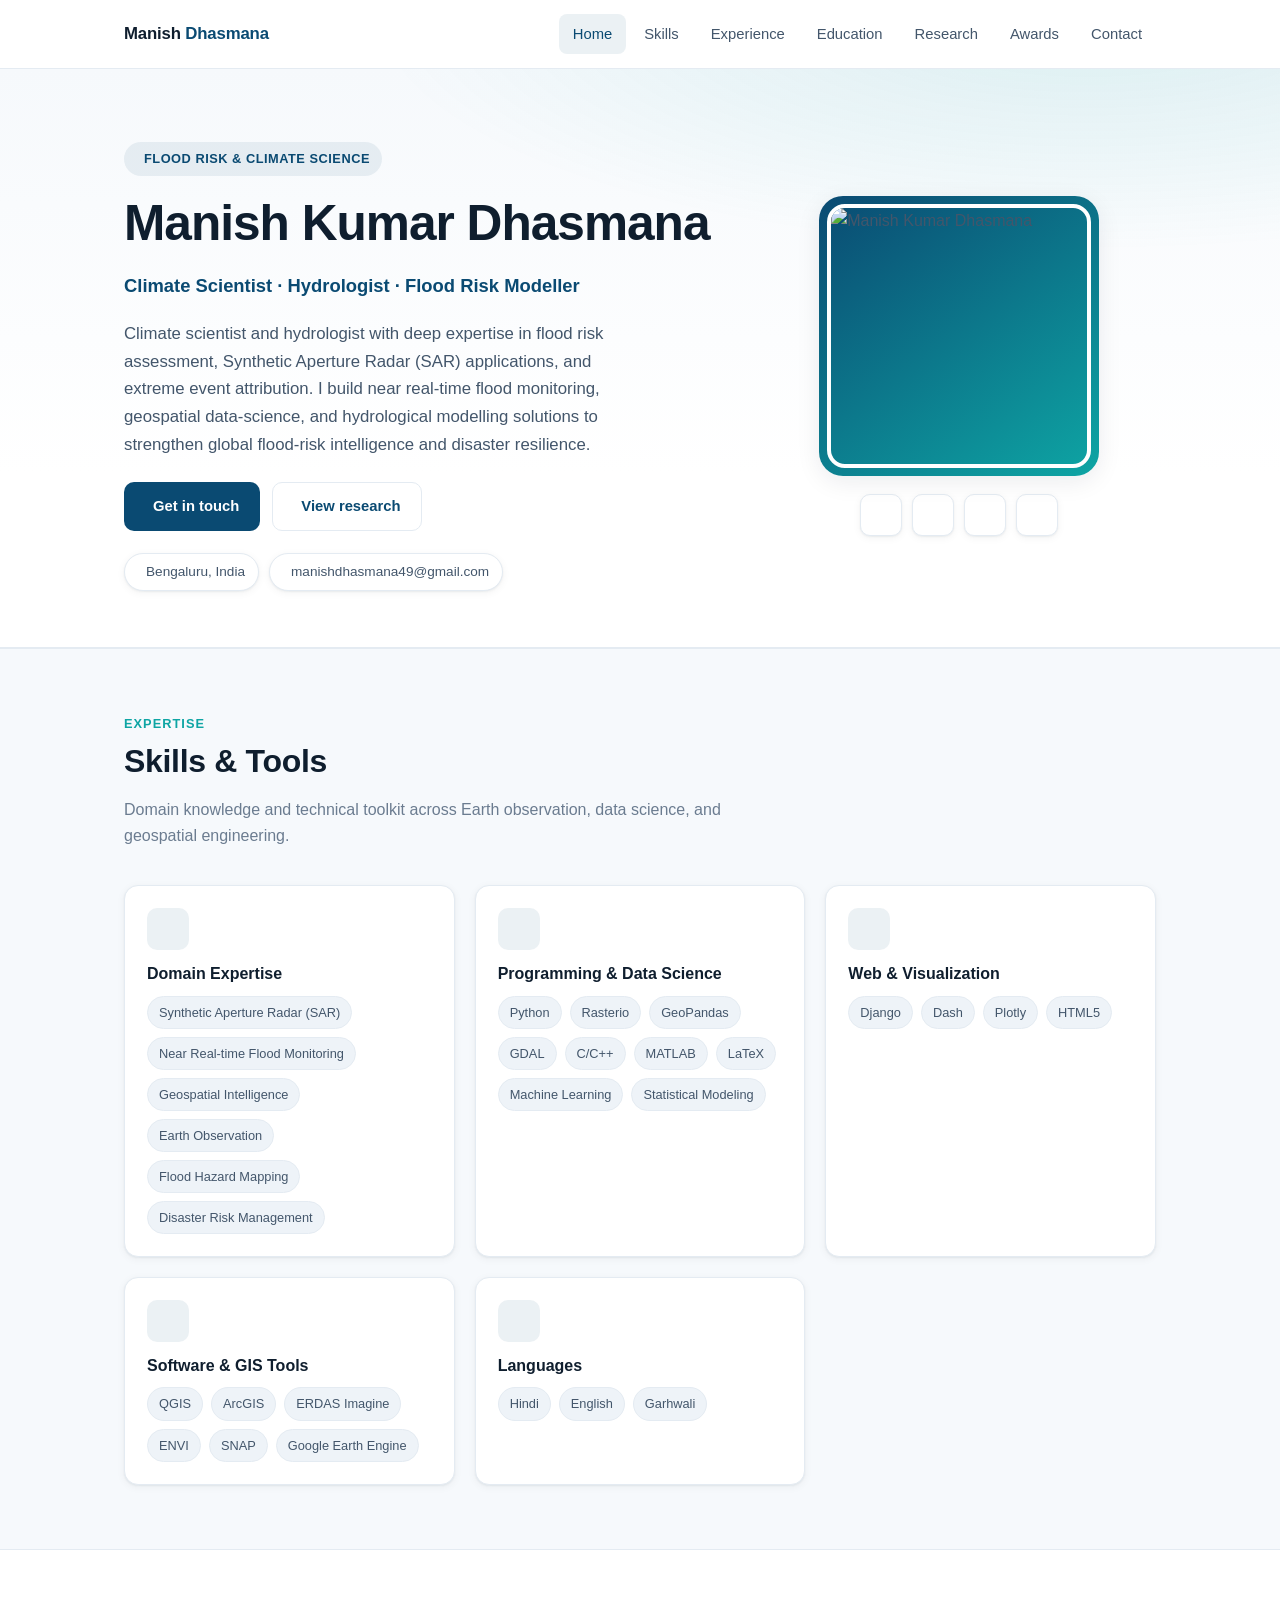
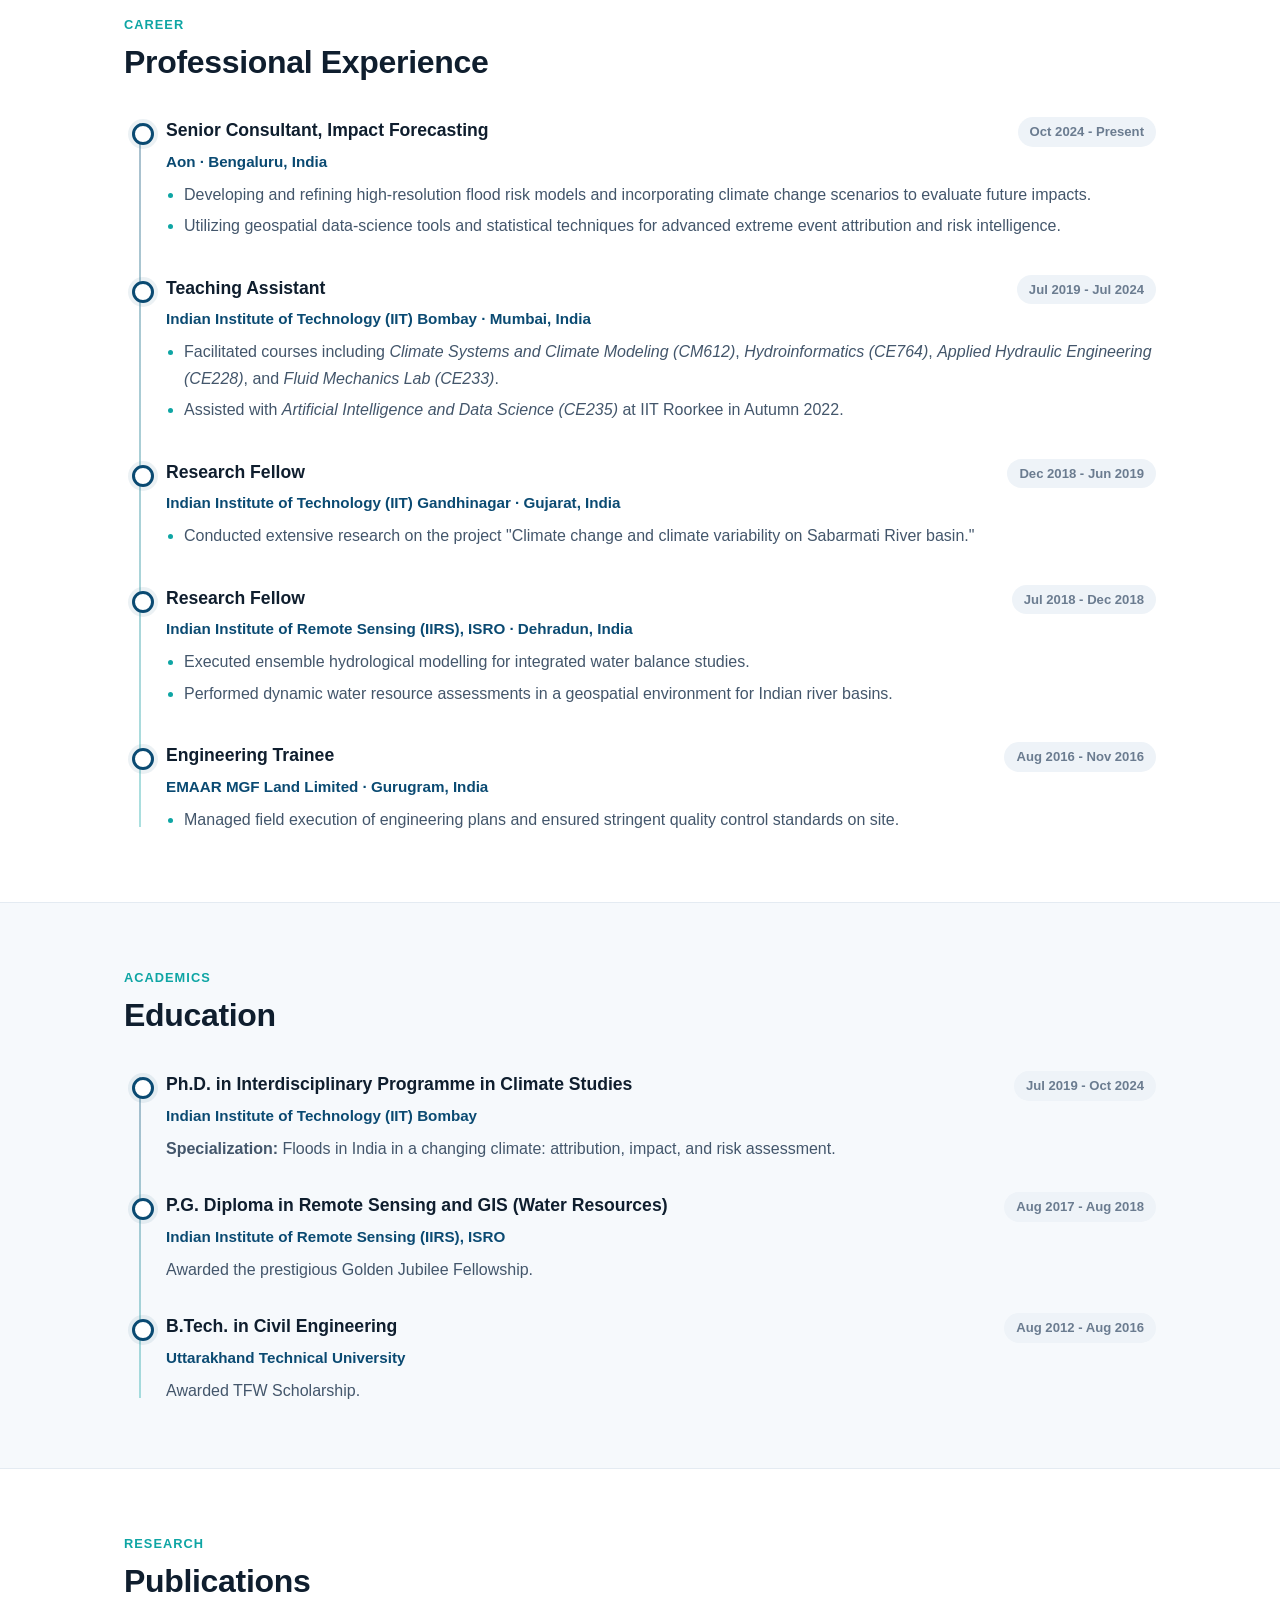
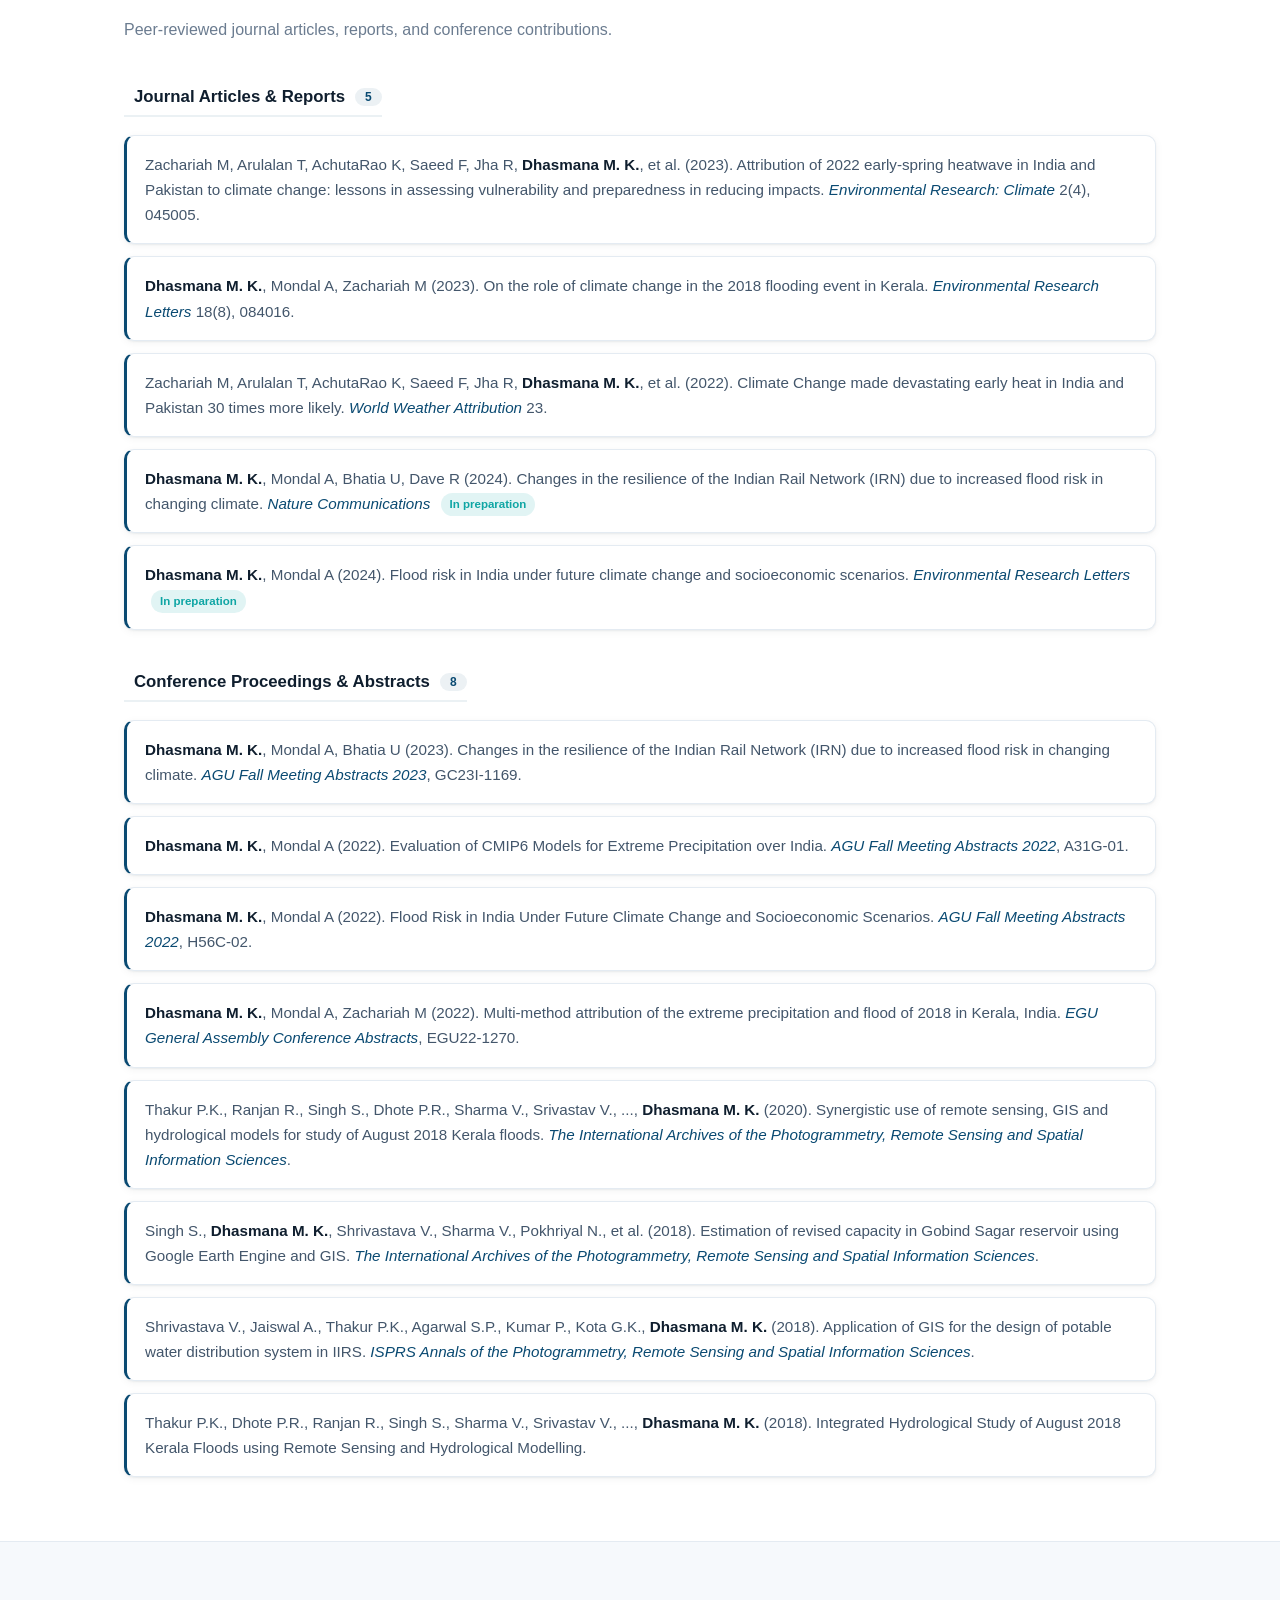
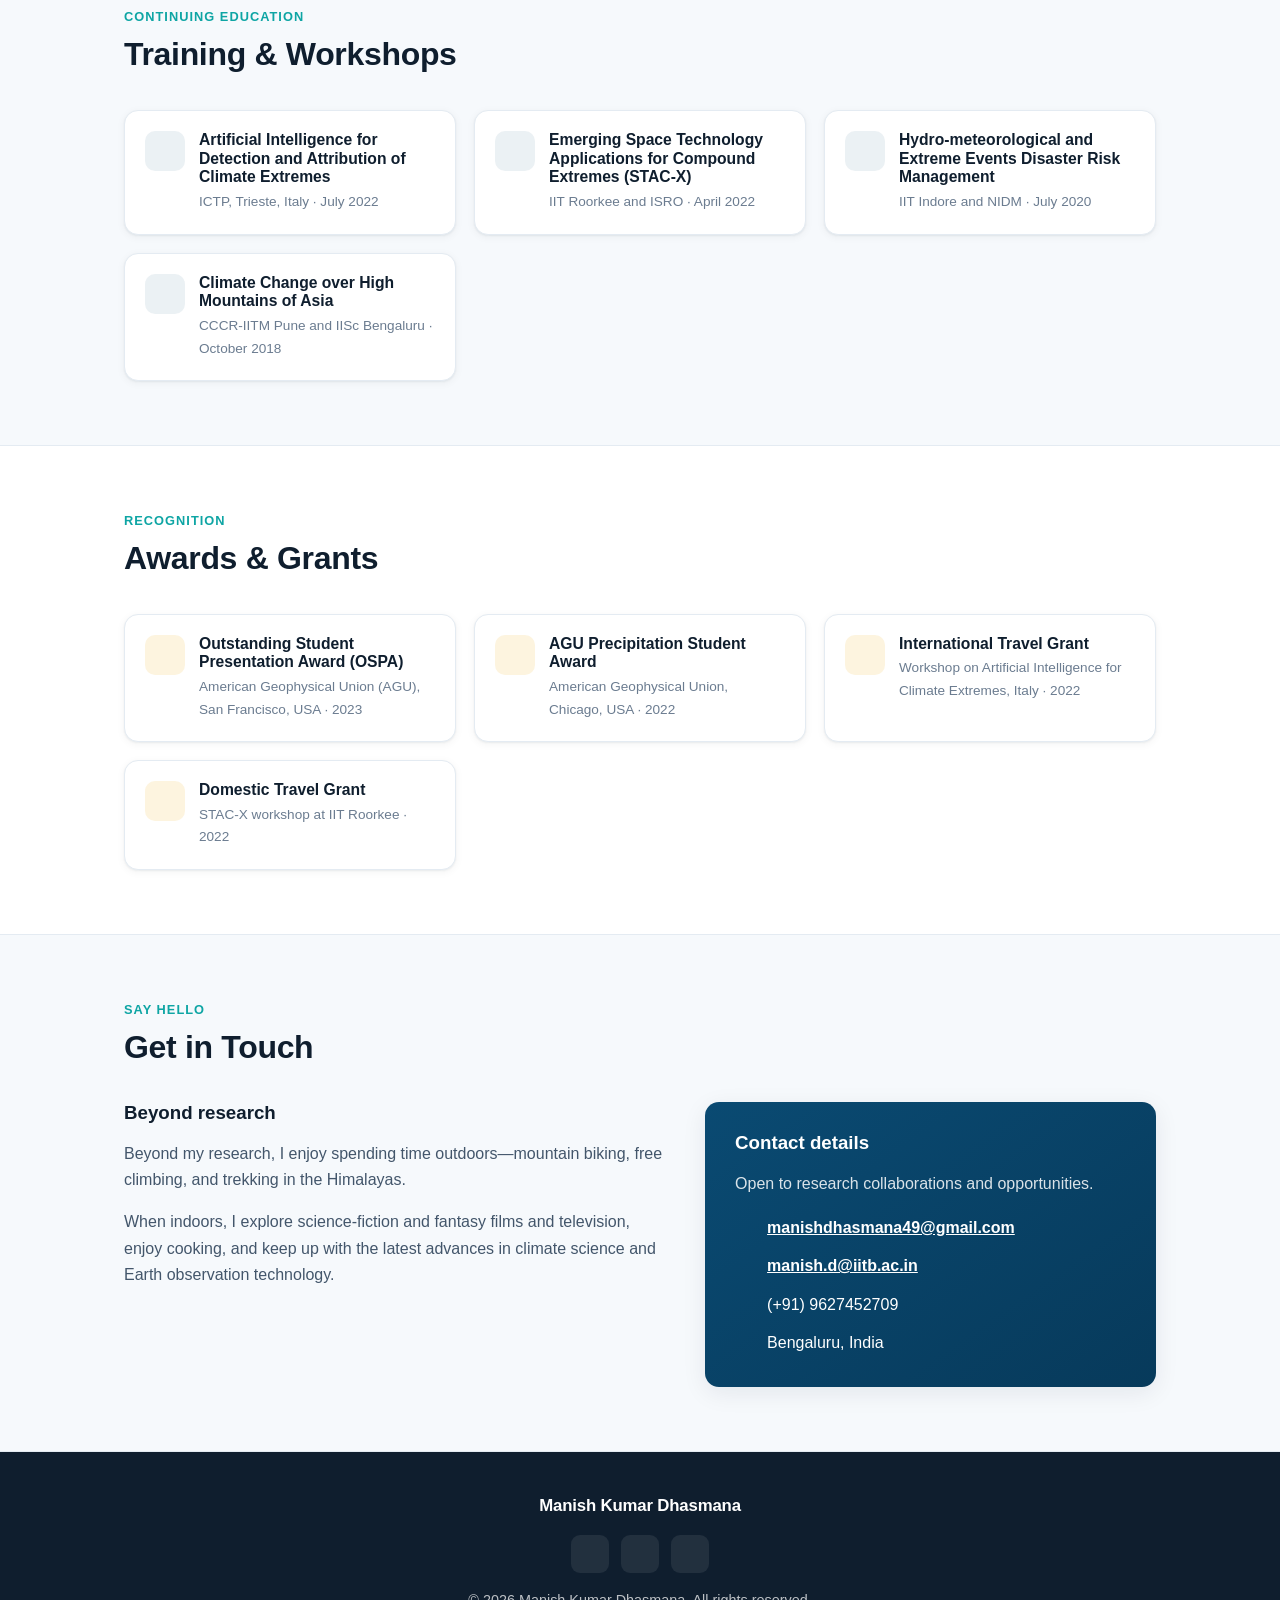
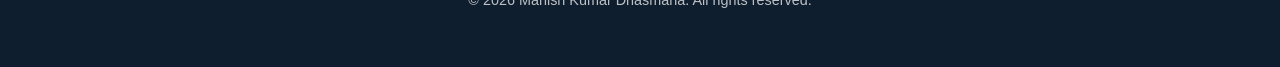
==== commit a1632244: "Update contact collaboration details in index.html" ====
--- a/index.html
+++ b/index.html
@@ -410,7 +410,7 @@
                         </div>
                         <div class="contact-card">
                             <h3>Contact details</h3>
-                            <p>Open to research collaborations and opportunities across the EU/Finland.</p>
+                            <p>Open to research collaborations and opportunities.</p>
                             <ul class="contact-list">
                                 <li><i class="fas fa-envelope"></i> <a href="mailto:manishdhasmana49@gmail.com">manishdhasmana49@gmail.com</a></li>
                                 <li><i class="fas fa-university"></i> <a href="mailto:manish.d@iitb.ac.in">manish.d@iitb.ac.in</a></li>
@@ -472,4 +472,4 @@
             document.getElementById('year').textContent = new Date().getFullYear();
         </script>
     </body>
-</html>+</html>
--- a/css/main.css
+++ b/css/main.css
@@ -0,0 +1,480 @@
+/* =============================================================
+   Manish Kumar Dhasmana — Portfolio
+   Modern, professional academic theme
+   ============================================================= */
+
+:root {
+  --bg: #ffffff;
+  --surface: #f6f9fc;
+  --surface-2: #eef3f8;
+  --ink: #0f1e2e;
+  --body: #43566b;
+  --muted: #6b7c90;
+  --primary: #0a4a72;
+  --primary-dark: #073a5b;
+  --accent: #0ea5a4;
+  --accent-soft: rgba(14, 165, 164, 0.12);
+  --primary-soft: rgba(10, 74, 114, 0.08);
+  --border: #e4ebf2;
+  --shadow-sm: 0 1px 2px rgba(15, 30, 46, 0.06), 0 2px 8px rgba(15, 30, 46, 0.05);
+  --shadow-md: 0 6px 24px rgba(15, 30, 46, 0.08);
+  --radius: 14px;
+  --radius-sm: 10px;
+  --maxw: 1080px;
+  --font-sans: "Inter", -apple-system, BlinkMacSystemFont, "Segoe UI", Roboto, sans-serif;
+  --font-head: "Sora", var(--font-sans);
+}
+
+* { box-sizing: border-box; }
+
+html { scroll-behavior: smooth; scroll-padding-top: 84px; }
+
+body {
+  margin: 0;
+  font-family: var(--font-sans);
+  color: var(--body);
+  background: var(--bg);
+  line-height: 1.65;
+  font-size: 16px;
+  -webkit-font-smoothing: antialiased;
+  text-rendering: optimizeLegibility;
+}
+
+h1, h2, h3, h4 {
+  font-family: var(--font-head);
+  color: var(--ink);
+  line-height: 1.2;
+  margin: 0 0 0.5em;
+  font-weight: 700;
+}
+
+a { color: var(--primary); text-decoration: none; transition: color 0.15s ease; }
+a:hover { color: var(--accent); }
+
+img { max-width: 100%; display: block; }
+
+.container {
+  width: 100%;
+  max-width: var(--maxw);
+  margin: 0 auto;
+  padding: 0 24px;
+}
+
+/* ---------- Header / Nav ---------- */
+.site-header {
+  position: sticky;
+  top: 0;
+  z-index: 50;
+  background: rgba(255, 255, 255, 0.85);
+  backdrop-filter: saturate(180%) blur(12px);
+  -webkit-backdrop-filter: saturate(180%) blur(12px);
+  border-bottom: 1px solid var(--border);
+}
+.nav {
+  display: flex;
+  align-items: center;
+  justify-content: space-between;
+  height: 68px;
+}
+.brand {
+  font-family: var(--font-head);
+  font-weight: 700;
+  font-size: 1.05rem;
+  color: var(--ink);
+  letter-spacing: -0.01em;
+}
+.brand span { color: var(--primary); }
+.nav-links {
+  display: flex;
+  align-items: center;
+  gap: 4px;
+  list-style: none;
+  margin: 0;
+  padding: 0;
+}
+.nav-links a {
+  display: inline-block;
+  padding: 8px 14px;
+  border-radius: 8px;
+  color: var(--body);
+  font-weight: 500;
+  font-size: 0.925rem;
+  transition: background 0.15s ease, color 0.15s ease;
+}
+.nav-links a:hover,
+.nav-links a.active {
+  color: var(--primary);
+  background: var(--primary-soft);
+}
+.nav-toggle {
+  display: none;
+  background: none;
+  border: 1px solid var(--border);
+  border-radius: 8px;
+  padding: 8px 10px;
+  cursor: pointer;
+  color: var(--ink);
+  font-size: 1.1rem;
+}
+
+/* ---------- Buttons ---------- */
+.btn {
+  display: inline-flex;
+  align-items: center;
+  gap: 8px;
+  padding: 11px 20px;
+  border-radius: 10px;
+  font-weight: 600;
+  font-size: 0.925rem;
+  border: 1px solid transparent;
+  cursor: pointer;
+  transition: transform 0.12s ease, background 0.15s ease, box-shadow 0.15s ease;
+}
+.btn-primary { background: var(--primary); color: #fff; }
+.btn-primary:hover { background: var(--primary-dark); color: #fff; transform: translateY(-1px); box-shadow: var(--shadow-md); }
+.btn-outline { background: #fff; color: var(--primary); border-color: var(--border); }
+.btn-outline:hover { border-color: var(--primary); color: var(--primary); transform: translateY(-1px); }
+
+/* ---------- Hero ---------- */
+.hero {
+  padding: 72px 0 56px;
+  background:
+    radial-gradient(1200px 400px at 85% -10%, var(--accent-soft), transparent 60%),
+    linear-gradient(180deg, var(--surface), #fff 70%);
+  border-bottom: 1px solid var(--border);
+}
+.hero-grid {
+  display: grid;
+  grid-template-columns: 1.5fr 1fr;
+  gap: 48px;
+  align-items: center;
+}
+.eyebrow {
+  display: inline-flex;
+  align-items: center;
+  gap: 8px;
+  font-size: 0.8rem;
+  font-weight: 600;
+  letter-spacing: 0.04em;
+  text-transform: uppercase;
+  color: var(--primary);
+  background: var(--primary-soft);
+  padding: 6px 12px;
+  border-radius: 999px;
+  margin-bottom: 18px;
+}
+.hero h1 {
+  font-size: clamp(2.1rem, 4.5vw, 3.1rem);
+  letter-spacing: -0.02em;
+  margin-bottom: 8px;
+}
+.hero .role {
+  font-size: 1.15rem;
+  font-weight: 600;
+  color: var(--primary);
+  margin-bottom: 18px;
+  font-family: var(--font-head);
+}
+.hero .lead {
+  font-size: 1.05rem;
+  color: var(--body);
+  margin-bottom: 24px;
+  max-width: 54ch;
+}
+.hero-cta { display: flex; flex-wrap: wrap; gap: 12px; margin-bottom: 22px; }
+
+.contact-chips { display: flex; flex-wrap: wrap; gap: 10px; }
+.chip {
+  display: inline-flex;
+  align-items: center;
+  gap: 8px;
+  font-size: 0.85rem;
+  color: var(--body);
+  background: #fff;
+  border: 1px solid var(--border);
+  padding: 7px 13px;
+  border-radius: 999px;
+  box-shadow: var(--shadow-sm);
+}
+.chip i { color: var(--primary); }
+
+.hero-photo { display: flex; justify-content: center; }
+.hero-photo .frame {
+  position: relative;
+  width: 280px;
+  height: 280px;
+  border-radius: 24px;
+  padding: 8px;
+  background: linear-gradient(145deg, var(--primary), var(--accent));
+  box-shadow: var(--shadow-md);
+}
+.hero-photo img {
+  width: 100%;
+  height: 100%;
+  object-fit: cover;
+  border-radius: 18px;
+  border: 4px solid #fff;
+}
+.social-row { display: flex; gap: 10px; margin-top: 18px; justify-content: center; }
+.social-row a {
+  width: 42px; height: 42px;
+  display: inline-flex; align-items: center; justify-content: center;
+  border-radius: 10px;
+  background: #fff;
+  border: 1px solid var(--border);
+  color: var(--ink);
+  font-size: 1.05rem;
+  box-shadow: var(--shadow-sm);
+  transition: transform 0.12s ease, background 0.15s ease, color 0.15s ease;
+}
+.social-row a:hover { background: var(--primary); color: #fff; transform: translateY(-2px); }
+
+/* ---------- Sections ---------- */
+.section { padding: 64px 0; }
+.section.alt { background: var(--surface); border-top: 1px solid var(--border); border-bottom: 1px solid var(--border); }
+.section-head { margin-bottom: 36px; max-width: 640px; }
+.section-head .kicker {
+  font-size: 0.8rem;
+  font-weight: 700;
+  letter-spacing: 0.08em;
+  text-transform: uppercase;
+  color: var(--accent);
+  margin-bottom: 8px;
+}
+.section-head h2 {
+  font-size: clamp(1.6rem, 3vw, 2rem);
+  letter-spacing: -0.01em;
+}
+.section-head p { margin: 8px 0 0; color: var(--muted); }
+
+/* ---------- Skills ---------- */
+.skills-grid {
+  display: grid;
+  grid-template-columns: repeat(auto-fit, minmax(280px, 1fr));
+  gap: 20px;
+}
+.skill-card {
+  background: #fff;
+  border: 1px solid var(--border);
+  border-radius: var(--radius);
+  padding: 22px;
+  box-shadow: var(--shadow-sm);
+  transition: transform 0.15s ease, box-shadow 0.15s ease;
+}
+.skill-card:hover { transform: translateY(-3px); box-shadow: var(--shadow-md); }
+.skill-card .icon {
+  width: 42px; height: 42px;
+  display: inline-flex; align-items: center; justify-content: center;
+  border-radius: 10px;
+  background: var(--primary-soft);
+  color: var(--primary);
+  font-size: 1.1rem;
+  margin-bottom: 14px;
+}
+.skill-card h3 { font-size: 1rem; margin-bottom: 12px; }
+.tags { display: flex; flex-wrap: wrap; gap: 8px; }
+.tag {
+  font-size: 0.8rem;
+  color: var(--body);
+  background: var(--surface-2);
+  border: 1px solid var(--border);
+  padding: 5px 11px;
+  border-radius: 999px;
+}
+
+/* ---------- Timeline ---------- */
+.timeline { position: relative; margin-left: 8px; }
+.timeline::before {
+  content: "";
+  position: absolute;
+  left: 7px; top: 6px; bottom: 6px;
+  width: 2px;
+  background: linear-gradient(var(--primary), var(--accent));
+  opacity: 0.35;
+}
+.tl-item { position: relative; padding: 0 0 30px 34px; }
+.tl-item:last-child { padding-bottom: 0; }
+.tl-item::before {
+  content: "";
+  position: absolute;
+  left: 0; top: 6px;
+  width: 16px; height: 16px;
+  border-radius: 50%;
+  background: #fff;
+  border: 3px solid var(--primary);
+  box-shadow: 0 0 0 4px var(--primary-soft);
+}
+.tl-head {
+  display: flex;
+  flex-wrap: wrap;
+  justify-content: space-between;
+  align-items: baseline;
+  gap: 6px 16px;
+}
+.tl-item h3 { font-size: 1.1rem; margin: 0; }
+.tl-org { color: var(--primary); font-weight: 600; font-size: 0.95rem; margin: 2px 0 8px; }
+.tl-date {
+  font-size: 0.82rem;
+  font-weight: 600;
+  color: var(--muted);
+  background: var(--surface-2);
+  padding: 4px 12px;
+  border-radius: 999px;
+  white-space: nowrap;
+}
+.tl-item ul { margin: 8px 0 0; padding-left: 18px; }
+.tl-item ul li { margin-bottom: 5px; }
+.tl-item ul li::marker { color: var(--accent); }
+.tl-note { margin: 6px 0 0; }
+
+/* ---------- Publications ---------- */
+.pub-group { margin-bottom: 34px; }
+.pub-group:last-child { margin-bottom: 0; }
+.pub-group h3 {
+  font-size: 1.05rem;
+  display: inline-flex;
+  align-items: center;
+  gap: 10px;
+  margin-bottom: 18px;
+  padding-bottom: 8px;
+  border-bottom: 2px solid var(--primary-soft);
+}
+.pub-group h3 .count {
+  font-size: 0.75rem;
+  font-weight: 700;
+  color: var(--primary);
+  background: var(--primary-soft);
+  padding: 2px 10px;
+  border-radius: 999px;
+}
+.pub-list { list-style: none; margin: 0; padding: 0; display: grid; gap: 12px; }
+.pub-list li {
+  background: #fff;
+  border: 1px solid var(--border);
+  border-left: 3px solid var(--primary);
+  border-radius: var(--radius-sm);
+  padding: 16px 18px;
+  box-shadow: var(--shadow-sm);
+  font-size: 0.95rem;
+  transition: transform 0.12s ease, box-shadow 0.15s ease;
+}
+.pub-list li:hover { transform: translateX(3px); box-shadow: var(--shadow-md); }
+.pub-list .authors strong { color: var(--ink); }
+.pub-list .venue { color: var(--primary); font-style: italic; }
+.pub-list .badge {
+  display: inline-block;
+  font-size: 0.72rem;
+  font-weight: 700;
+  color: var(--accent);
+  background: var(--accent-soft);
+  padding: 2px 9px;
+  border-radius: 999px;
+  margin-left: 6px;
+  vertical-align: middle;
+}
+
+/* ---------- Cards grid (training / awards) ---------- */
+.cards-grid {
+  display: grid;
+  grid-template-columns: repeat(auto-fit, minmax(300px, 1fr));
+  gap: 18px;
+}
+.info-card {
+  background: #fff;
+  border: 1px solid var(--border);
+  border-radius: var(--radius);
+  padding: 20px;
+  box-shadow: var(--shadow-sm);
+  display: flex;
+  gap: 14px;
+  transition: transform 0.15s ease, box-shadow 0.15s ease;
+}
+.info-card:hover { transform: translateY(-3px); box-shadow: var(--shadow-md); }
+.info-card .ic {
+  flex-shrink: 0;
+  width: 40px; height: 40px;
+  display: inline-flex; align-items: center; justify-content: center;
+  border-radius: 10px;
+  background: var(--primary-soft);
+  color: var(--primary);
+  font-size: 1.05rem;
+}
+.info-card.award .ic { background: rgba(240, 180, 41, 0.15); color: #d9930b; }
+.info-card h3 { font-size: 0.98rem; margin: 0 0 4px; }
+.info-card .meta { font-size: 0.85rem; color: var(--muted); margin: 0; }
+
+/* ---------- Interests / Contact ---------- */
+.two-col {
+  display: grid;
+  grid-template-columns: 1.2fr 1fr;
+  gap: 40px;
+  align-items: start;
+}
+.contact-card {
+  background: linear-gradient(145deg, var(--primary), var(--primary-dark));
+  color: #fff;
+  border-radius: var(--radius);
+  padding: 30px;
+  box-shadow: var(--shadow-md);
+}
+.contact-card h3 { color: #fff; }
+.contact-card p { color: rgba(255, 255, 255, 0.85); }
+.contact-card a { color: #fff; font-weight: 600; text-decoration: underline; }
+.contact-card a:hover { color: #cfeae9; }
+.contact-list { list-style: none; margin: 18px 0 0; padding: 0; display: grid; gap: 12px; }
+.contact-list li { display: flex; align-items: center; gap: 12px; }
+.contact-list i { width: 20px; text-align: center; }
+
+.references-list { list-style: none; margin: 14px 0 0; padding: 0; display: grid; gap: 10px; }
+.references-list li { display: flex; gap: 10px; align-items: flex-start; }
+.references-list i { color: var(--primary); margin-top: 4px; }
+
+/* ---------- Footer ---------- */
+.site-footer {
+  background: var(--ink);
+  color: rgba(255, 255, 255, 0.72);
+  padding: 40px 0;
+  text-align: center;
+  font-size: 0.9rem;
+}
+.site-footer .brand { color: #fff; display: block; margin-bottom: 6px; }
+.site-footer a { color: #9fd0ce; }
+.footer-social { display: flex; justify-content: center; gap: 12px; margin: 16px 0; }
+.footer-social a {
+  width: 38px; height: 38px;
+  display: inline-flex; align-items: center; justify-content: center;
+  border-radius: 9px;
+  background: rgba(255, 255, 255, 0.08);
+  color: #fff;
+  transition: background 0.15s ease;
+}
+.footer-social a:hover { background: var(--primary); }
+
+/* ---------- Responsive ---------- */
+@media (max-width: 860px) {
+  .hero-grid { grid-template-columns: 1fr; gap: 32px; }
+  .hero-photo { order: -1; }
+  .two-col { grid-template-columns: 1fr; }
+  .nav-links {
+    position: absolute;
+    top: 68px; left: 0; right: 0;
+    flex-direction: column;
+    align-items: stretch;
+    gap: 0;
+    background: #fff;
+    border-bottom: 1px solid var(--border);
+    box-shadow: var(--shadow-md);
+    padding: 8px 16px 16px;
+    display: none;
+  }
+  .nav-links.open { display: flex; }
+  .nav-links a { padding: 12px 14px; }
+  .nav-toggle { display: inline-flex; }
+}
+
+@media (max-width: 520px) {
+  .hero { padding: 48px 0 40px; }
+  .section { padding: 48px 0; }
+  .hero-photo .frame { width: 220px; height: 220px; }
+  .tl-head { flex-direction: column; }
+}
